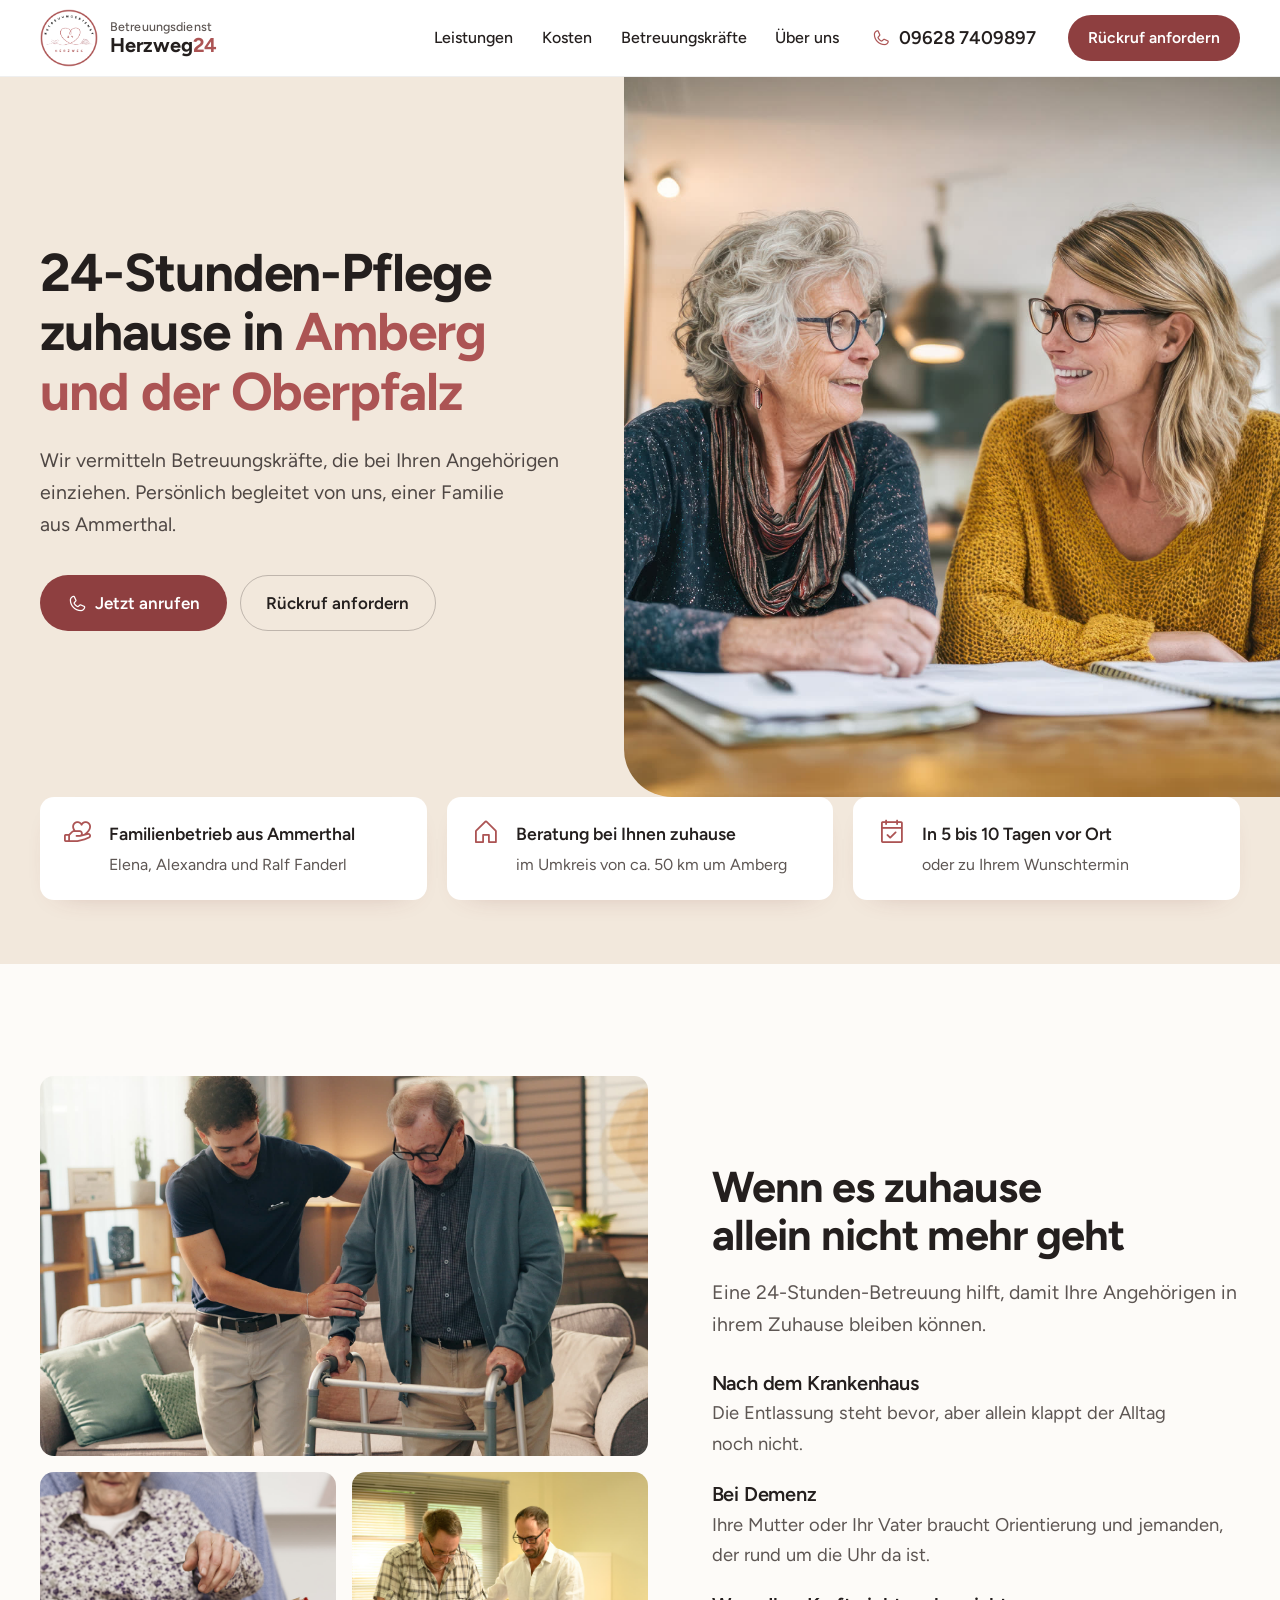
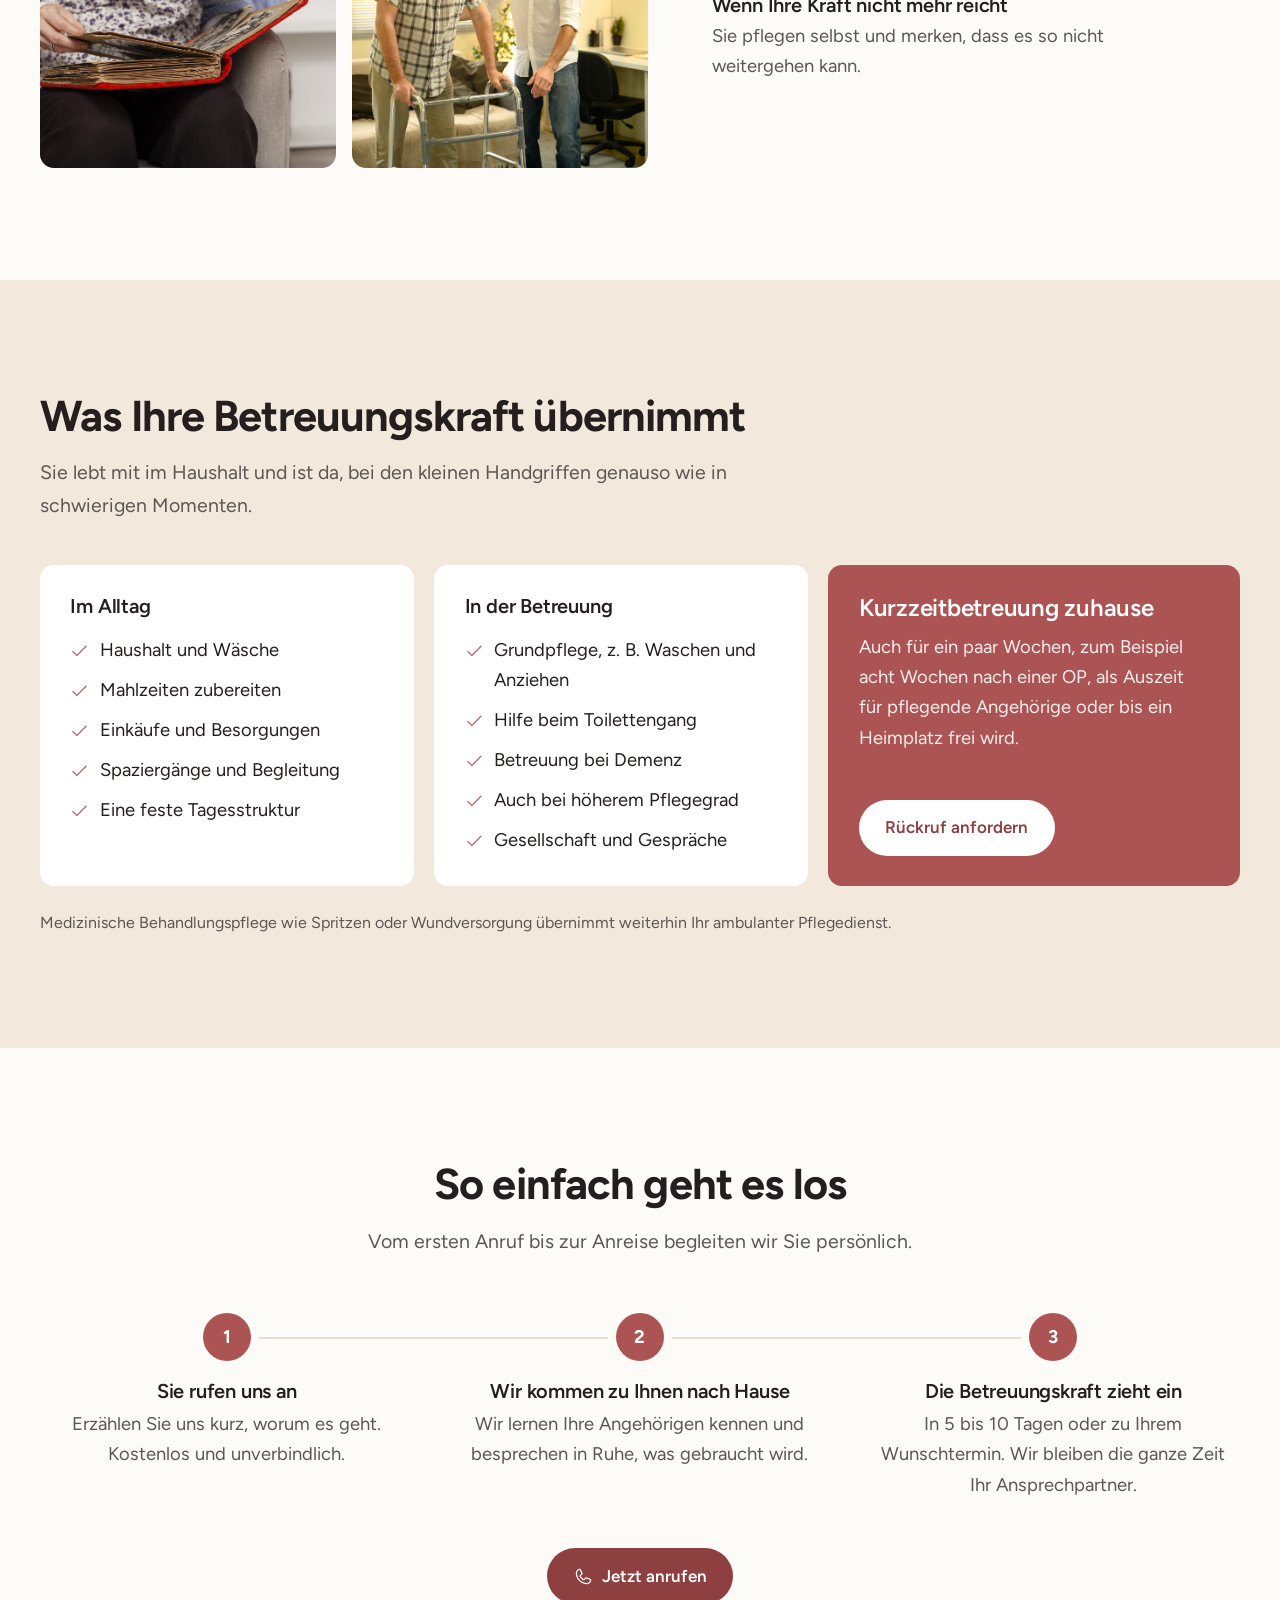
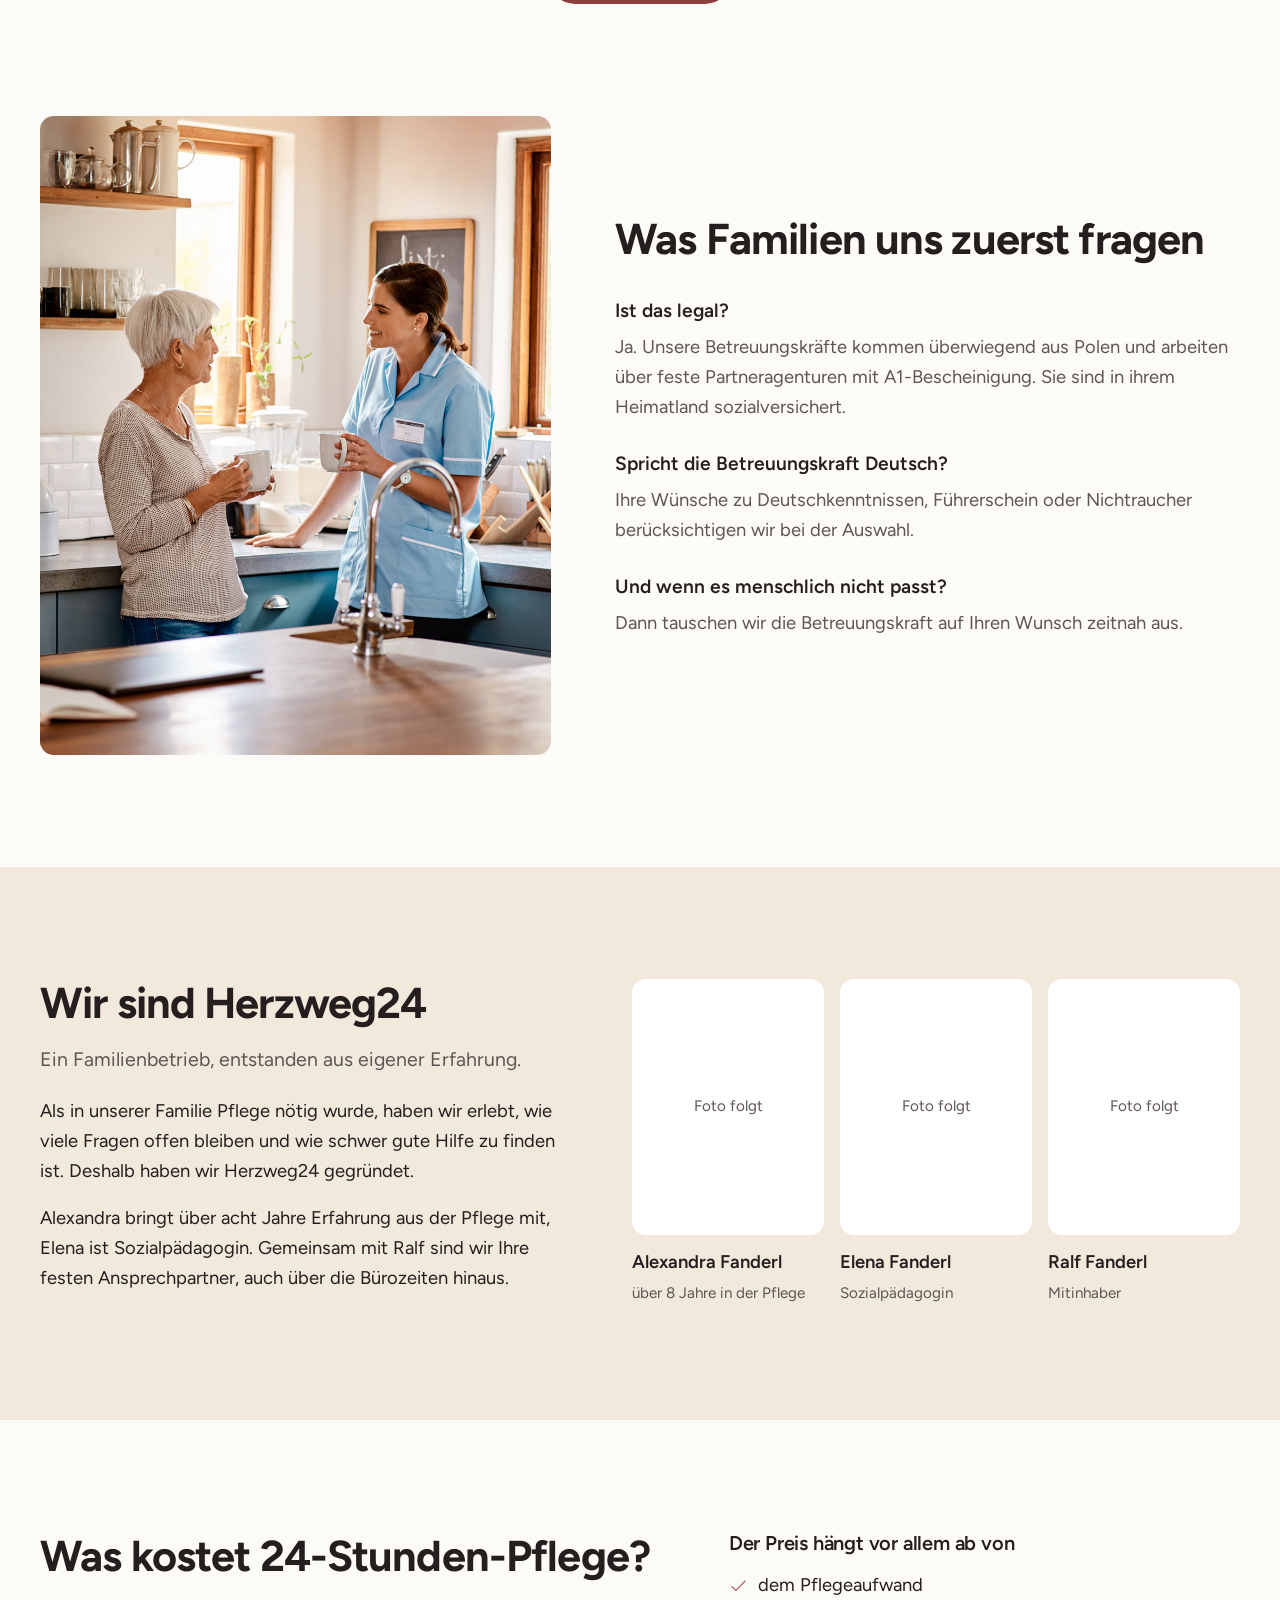
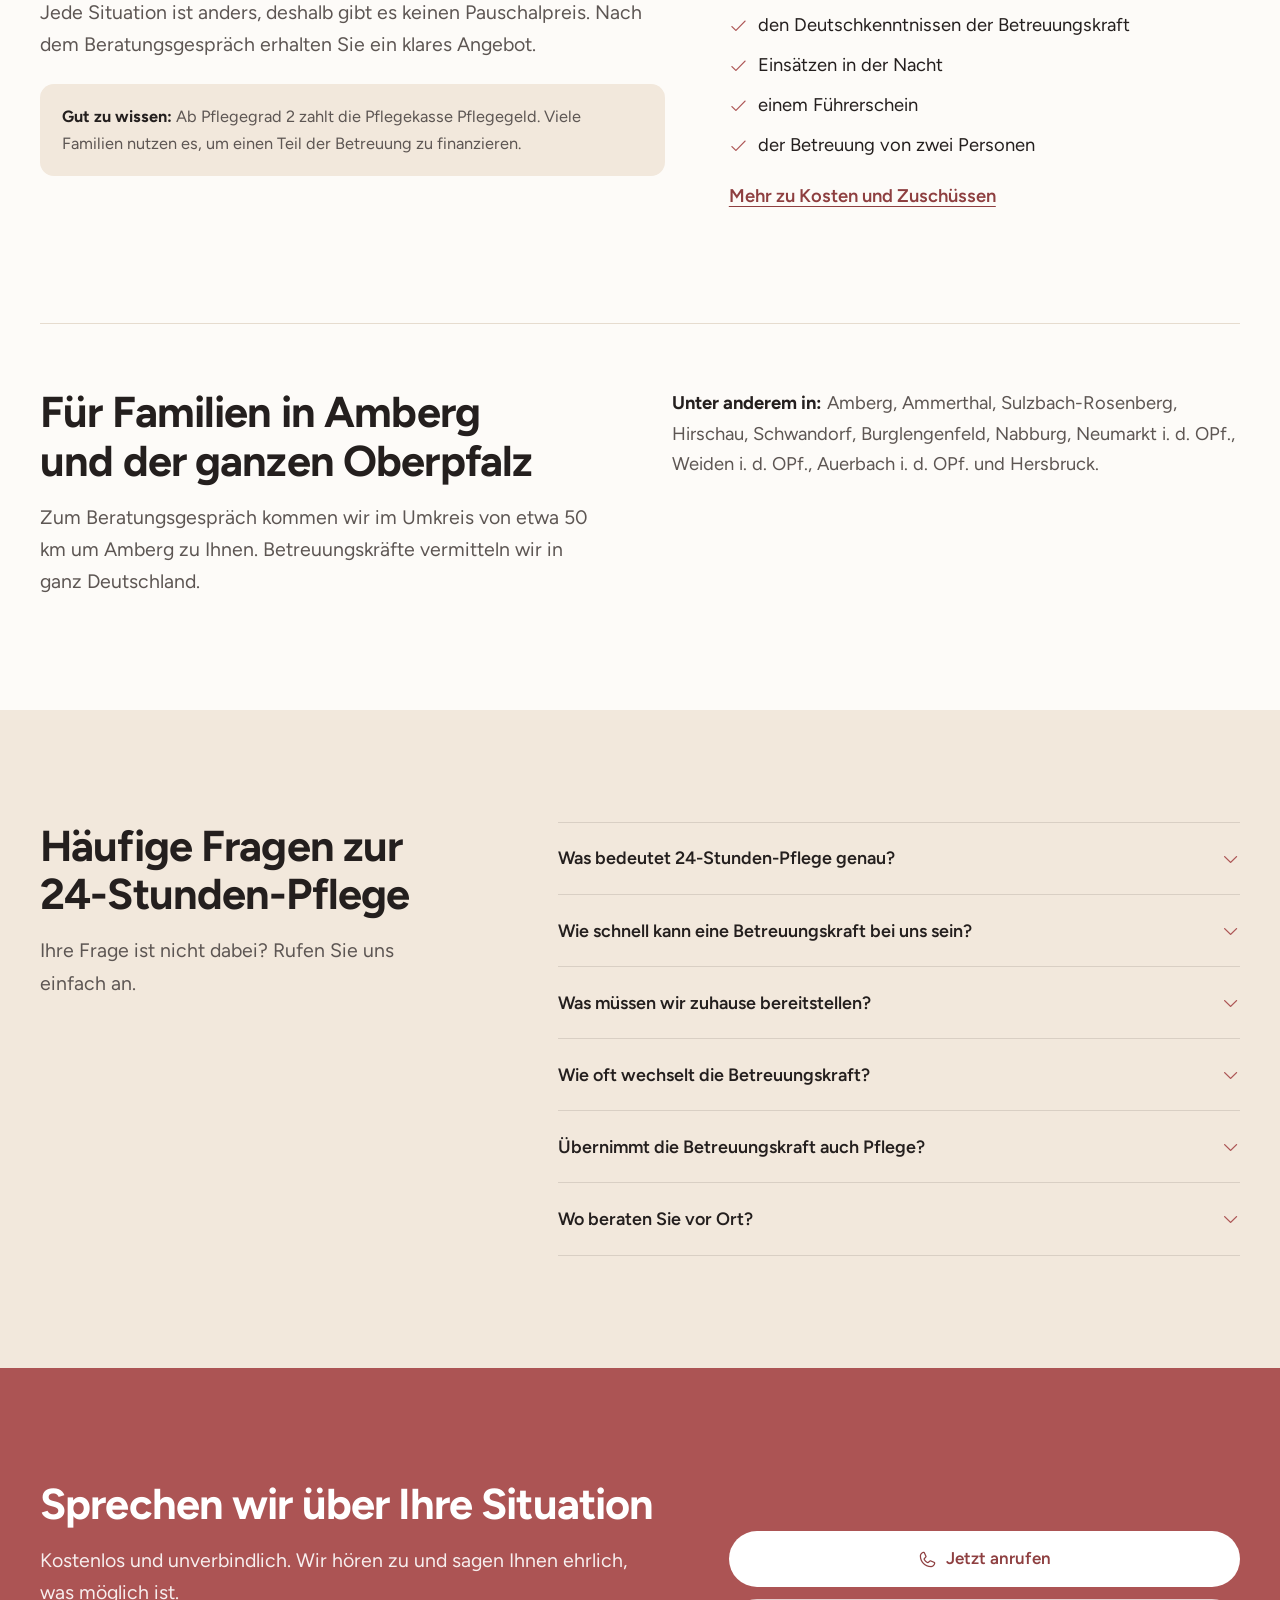
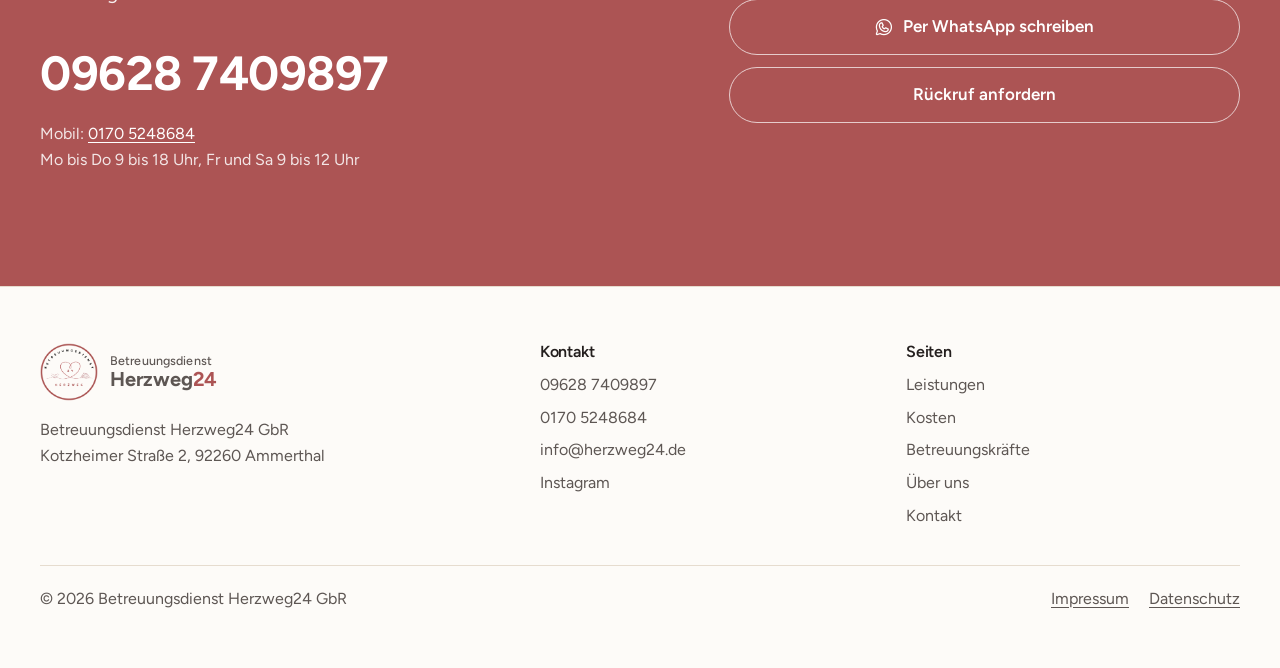
==== entwurf-a.html @ 675475c7 "Startseite: drei Entwürfe A, B, C Logo nur im Header, Fotos aus Magnific ohne Wasserzeichen lokal ei" ====
<!doctype html>
<html lang="de">
<head>
<meta charset="utf-8">
<meta name="viewport" content="width=device-width, initial-scale=1">
<title>24 Stunden Pflege Amberg &amp; Oberpfalz | Herzweg24</title>
<meta name="description" content="Liebevolle 24-Stunden-Betreuung für Ihre Angehörigen in den eigenen vier Wänden. Persönliche Beratung vor Ort im Raum Amberg. Jetzt kostenlos anfragen.">
<meta name="robots" content="noindex">
<link rel="icon" href="assets/img/logo-herzweg24.png">
<link rel="stylesheet" href="assets/icons/icons.css">
<link rel="stylesheet" href="assets/css/base.css">
<script>document.documentElement.classList.add('js')</script>
<style>
:root { --font: "Figtree", system-ui, sans-serif; --bg: #fdfbf8; }
.hero { background: var(--cream); overflow: hidden; }
.hero-grid { display: grid; grid-template-columns: minmax(0, 1fr) minmax(0, 1.05fr); min-height: min(720px, calc(100dvh - 4.75rem)); }
.hero-copy { align-self: center; padding: clamp(3rem, 6vw, 5rem) clamp(1.25rem, 5vw, 4.5rem) clamp(3rem, 6vw, 5rem) max(1.25rem, calc((100vw - 1200px) / 2)); }
.hero-copy h1 { max-width: 17ch; font-size: clamp(2.2rem, 1.4rem + 2.4vw, 3.4rem); }
.hero-copy .lead { margin-top: 1.4rem; max-width: 40ch; color: #4f4744; }
.hero-actions { display: flex; flex-wrap: wrap; gap: .8rem; margin-top: 2.2rem; }
.hero-media { position: relative; }
.hero-media img { position: absolute; inset: 0; width: 100%; height: 100%; object-fit: cover; object-position: 50% 40%; border-bottom-left-radius: 48px; }
.facts { background: var(--cream); padding-bottom: clamp(3rem, 5vw, 4.5rem); }
.facts ul { list-style: none; margin: 0; padding: 0; display: grid; grid-template-columns: repeat(3, 1fr); gap: 1.25rem; }
.facts li { background: #fff; border-radius: var(--radius); padding: 1.4rem 1.5rem; display: grid; grid-template-columns: auto 1fr; gap: .2rem 1rem; box-shadow: 0 10px 30px -22px rgb(122 53 54 / .45); }
.facts .ph { grid-row: span 2; font-size: 1.8rem; color: var(--red); }
.facts strong { font-weight: 600; font-size: 1.1rem; }
.facts span { color: var(--ink-soft); font-size: 1rem; }
.sit-grid { display: grid; grid-template-columns: 1.15fr 1fr; gap: clamp(2rem, 5vw, 5rem); align-items: center; }
.sit-photos { display: grid; grid-template-columns: 1fr 1fr; grid-template-rows: auto auto; gap: 1rem; }
.sit-photos .photo:first-child { grid-column: 1 / -1; aspect-ratio: 16 / 10; }
.sit-photos .photo { aspect-ratio: 1; }
.sit-list { margin-top: 2rem; display: grid; gap: 1.5rem; }
.sit-list h3 { margin-bottom: .25rem; }
.sit-list p { color: var(--ink-soft); }
.services { background: var(--cream); }
.services-head { max-width: 46rem; }
.services-head .lead { margin-top: 1rem; }
.services-grid { margin-top: 2.75rem; display: grid; grid-template-columns: 1fr 1fr 1.1fr; gap: 1.25rem; align-items: stretch; }
.svc { background: #fff; border-radius: var(--radius); padding: 1.9rem; }
.svc h3 { margin-bottom: 1.1rem; }
.svc-short { background: var(--red); color: #fff; border-radius: var(--radius); padding: 1.9rem; display: flex; flex-direction: column; }
.svc-short h3 { color: #fff; font-size: 1.5rem; margin-bottom: .6rem; }
.svc-short p { color: rgb(255 255 255 / .9); margin-bottom: 1.2rem; }
.svc-short .check-list .ph { color: #fff; }
.svc-short .btn { margin-top: auto; align-self: flex-start; }
.svc-note { margin-top: 1.5rem; color: var(--ink-soft); font-size: 1rem; }
.steps-head { text-align: center; max-width: 40rem; margin-inline: auto; }
.steps-head .lead { margin: 1rem auto 0; }
.steps { list-style: none; margin: 3.5rem 0 0; padding: 0; display: grid; grid-template-columns: repeat(3, 1fr); gap: 2.5rem; counter-reset: s; position: relative; }
.steps::before { content: ""; position: absolute; top: 1.5rem; left: 16%; right: 16%; height: 2px; background: var(--line); }
.steps li { counter-increment: s; text-align: center; position: relative; }
.steps li::before { content: counter(s); display: grid; place-items: center; width: 3rem; height: 3rem; margin: 0 auto 1.2rem; border-radius: 50%; background: var(--red); color: #fff; font-weight: 700; box-shadow: 0 0 0 8px var(--bg); }
.steps h3 { margin-bottom: .4rem; }
.steps p { color: var(--ink-soft); max-width: 30ch; margin-inline: auto; }
.steps-cta { text-align: center; margin-top: 3rem; }
.qa-grid { display: grid; grid-template-columns: .9fr 1.1fr; gap: clamp(2rem, 5vw, 5rem); align-items: center; }
.qa-grid .photo { aspect-ratio: 4 / 5; }
.qa { margin-top: 2rem; display: grid; gap: 1.6rem; }
.qa dt { font-weight: 600; font-size: 1.2rem; }
.qa dd { margin: .3rem 0 0; color: var(--ink-soft); }
.team { background: var(--cream); }
.team-grid { display: grid; grid-template-columns: 1fr 1.15fr; gap: clamp(2rem, 5vw, 5rem); align-items: start; }
.team-grid p + p { margin-top: 1rem; }
.team-grid .lead { margin: 1rem 0 1.25rem; }
.people { display: grid; grid-template-columns: repeat(3, 1fr); gap: 1rem; }
.people figure { margin: 0; }
.people .photo-slot { background: #fff; }
.people figcaption { margin-top: .75rem; }
.people strong { display: block; font-weight: 600; }
.people span { color: var(--ink-soft); font-size: .95rem; }
.costs-grid { display: grid; grid-template-columns: 1.1fr .9fr; gap: clamp(2rem, 5vw, 5rem); }
.costs-grid .lead { margin-top: 1rem; }
.hint { margin-top: 1.5rem; padding: 1.2rem 1.4rem; background: var(--cream); border-radius: var(--radius); color: var(--ink-soft); font-size: 1.02rem; }
.hint strong { color: var(--ink); }
.factors h3 { margin-bottom: 1rem; }
.factors a { display: inline-block; margin-top: 1.3rem; font-weight: 600; }
.area { padding-top: 0; }
.area-box { border-top: 1px solid var(--line); padding-top: clamp(3rem, 5vw, 4.5rem); display: grid; grid-template-columns: 1fr 1fr; gap: clamp(2rem, 5vw, 5rem); }
.area-box .lead { margin-top: 1rem; }
.area-box .places { color: var(--ink-soft); }
.area-box .places strong { color: var(--ink); }
.faq { background: var(--cream); }
.faq-grid { display: grid; grid-template-columns: .8fr 1.2fr; gap: clamp(2rem, 5vw, 5rem); }
.faq-grid .lead { margin-top: 1rem; }
.faq .faq-list details { border-color: rgb(36 31 30 / .12); }
.contact { background: var(--red); color: #fff; }
.contact-inner { display: grid; grid-template-columns: 1.1fr .9fr; gap: clamp(2rem, 5vw, 5rem); align-items: center; }
.contact h2 { color: #fff; }
.contact .lead { color: rgb(255 255 255 / .9); margin-top: 1rem; }
.contact-phone { display: inline-block; margin-top: 1.6rem; font-size: clamp(2rem, 1.4rem + 2vw, 3rem); font-weight: 700; color: #fff; text-decoration: none; letter-spacing: -.01em; }
.contact-meta { margin-top: .5rem; color: rgb(255 255 255 / .85); font-size: 1rem; }
.contact-meta a { color: #fff; }
.contact-actions { display: grid; gap: .75rem; }
.contact-actions .btn { width: 100%; }
.contact :focus-visible { outline-color: #fff; }
@media (max-width: 960px) {
  .hero-grid { grid-template-columns: 1fr; min-height: 0; }
  .hero-copy { padding: 2.5rem 1.25rem 2.5rem; }
  .hero-media { aspect-ratio: 4 / 3; order: -1; }
  .hero-media img { border-bottom-left-radius: 0; }
  .facts { padding-top: 0; }
  .facts ul, .services-grid, .sit-grid, .qa-grid, .team-grid, .costs-grid, .area-box, .faq-grid, .contact-inner { grid-template-columns: 1fr; }
  .steps { grid-template-columns: 1fr; text-align: left; }
  .steps::before { display: none; }
  .steps li { text-align: left; display: grid; grid-template-columns: 3rem 1fr; gap: 0 1rem; }
  .steps li::before { margin: 0; grid-row: span 2; }
  .steps p { margin: 0; }
  .qa-grid .photo { aspect-ratio: 4 / 3; }
}
</style>
</head>
<body class="v-a">
<a class="sr-only" href="#inhalt">Zum Inhalt springen</a>
<header class="site-header" id="top">
  <div class="wrap header-inner">
    <a class="brand" href="#top" aria-label="Betreuungsdienst Herzweg24, zur Startseite">
  <img src="assets/img/logo-herzweg24.png" width="58" height="58" alt="">
  <span class="brand-text"><small>Betreuungsdienst</small><strong>Herzweg<span>24</span></strong></span>
</a>
    <nav class="main-nav" id="nav" aria-label="Hauptnavigation">
      <a href="#leistungen">Leistungen</a><a href="#kosten">Kosten</a><a href="#betreuungskraefte">Betreuungskräfte</a><a href="#ueber-uns">Über uns</a>
    </nav>
    <a class="header-phone" href="tel:+4996287409897" data-conversion="anruf"><i class="ph ph-phone" aria-hidden="true"></i>09628 7409897</a>
    <a class="btn btn-primary header-cta" href="https://forms.cloud.microsoft/Pages/ResponsePage.aspx?id=EPrh1cgauUe2HvMaPHXPu1EsKyl7h5tHnTXdQtuc9rlUN0JQUEFRRExWUlhVMlFURk5WVlhBMkpTNy4u" target="_blank" rel="noopener" data-conversion="formular">Rückruf anfordern</a>
    <button class="menu-toggle" type="button" aria-expanded="false" aria-controls="nav" aria-label="Menü öffnen"><i class="ph ph-list" aria-hidden="true"></i></button>
  </div>
</header>
<main id="inhalt">

<section class="hero">
  <div class="hero-grid">
    <div class="hero-copy">
      <h1 class="rise">24-Stunden-Pflege zuhause in <span class="accent">Amberg und der Oberpfalz</span></h1>
      <p class="lead rise">Wir vermitteln Betreuungskräfte, die bei Ihren Angehörigen einziehen. Persönlich begleitet von uns, einer Familie aus Ammerthal.</p>
      <div class="hero-actions rise"><a class="btn btn-primary" href="tel:+4996287409897" data-conversion="anruf"><i class="ph ph-phone" aria-hidden="true"></i>Jetzt anrufen</a><a class="btn btn-ghost" href="https://forms.cloud.microsoft/Pages/ResponsePage.aspx?id=EPrh1cgauUe2HvMaPHXPu1EsKyl7h5tHnTXdQtuc9rlUN0JQUEFRRExWUlhVMlFURk5WVlhBMkpTNy4u" target="_blank" rel="noopener" data-conversion="formular">Rückruf anfordern</a></div>
    </div>
    <div class="hero-media rise"><img src="assets/img/beratung-tisch.jpg" width="1800" height="1200" alt="Tochter und Mutter besprechen Unterlagen am Küchentisch" fetchpriority="high" class=""></div>
  </div>
</section>
<section class="facts" aria-label="Das Wichtigste auf einen Blick"><div class="wrap"><ul data-group><li class="r"><i class="ph ph-hand-heart" aria-hidden="true"></i><strong>Familienbetrieb aus Ammerthal</strong><span>Elena, Alexandra und Ralf Fanderl</span></li><li class="r"><i class="ph ph-house" aria-hidden="true"></i><strong>Beratung bei Ihnen zuhause</strong><span>im Umkreis von ca. 50 km um Amberg</span></li><li class="r"><i class="ph ph-calendar-check" aria-hidden="true"></i><strong>In 5 bis 10 Tagen vor Ort</strong><span>oder zu Ihrem Wunschtermin</span></li></ul></div></section>

<section class="section">
  <div class="wrap sit-grid">
    <div class="sit-photos rise">
      <div class="photo"><img src="assets/img/rollator-betreuerin.jpg" width="1800" height="1350" alt="Betreuer stützt einen älteren Herrn mit Rollator im Wohnzimmer" loading="lazy" class=""></div>
      <div class="photo"><img src="assets/img/fotoalbum.jpg" width="1800" height="1350" alt="Ältere Dame blättert in einem Fotoalbum" loading="lazy" class=""></div>
      <div class="photo"><img src="assets/img/sohn-vater.jpg" width="1800" height="1350" alt="Sohn hilft seinem Vater mit dem Rollator" loading="lazy" class=""></div>
    </div>
    <div class="rise">
      <h2>Wenn es zuhause allein nicht mehr geht</h2>
      <p class="lead" style="margin-top:1rem">Eine 24-Stunden-Betreuung hilft, damit Ihre Angehörigen in ihrem Zuhause bleiben können.</p>
      <div class="sit-list"><div><h3>Nach dem Krankenhaus</h3><p>Die Entlassung steht bevor, aber allein klappt der Alltag noch nicht.</p></div><div><h3>Bei Demenz</h3><p>Ihre Mutter oder Ihr Vater braucht Orientierung und jemanden, der rund um die Uhr da ist.</p></div><div><h3>Wenn Ihre Kraft nicht mehr reicht</h3><p>Sie pflegen selbst und merken, dass es so nicht weitergehen kann.</p></div></div>
    </div>
  </div>
</section>

<section class="section services" id="leistungen">
  <div class="wrap">
    <div class="services-head rise"><h2>Was Ihre Betreuungskraft übernimmt</h2><p class="lead">Sie lebt mit im Haushalt und ist da, bei den kleinen Handgriffen genauso wie in schwierigen Momenten.</p></div>
    <div class="services-grid" data-group>
      <div class="svc r"><h3>Im Alltag</h3><ul class="check-list"><li><i class="ph ph-check" aria-hidden="true"></i>Haushalt und Wäsche</li><li><i class="ph ph-check" aria-hidden="true"></i>Mahlzeiten zubereiten</li><li><i class="ph ph-check" aria-hidden="true"></i>Einkäufe und Besorgungen</li><li><i class="ph ph-check" aria-hidden="true"></i>Spaziergänge und Begleitung</li><li><i class="ph ph-check" aria-hidden="true"></i>Eine feste Tagesstruktur</li></ul></div>
      <div class="svc r"><h3>In der Betreuung</h3><ul class="check-list"><li><i class="ph ph-check" aria-hidden="true"></i>Grundpflege, z. B. Waschen und Anziehen</li><li><i class="ph ph-check" aria-hidden="true"></i>Hilfe beim Toilettengang</li><li><i class="ph ph-check" aria-hidden="true"></i>Betreuung bei Demenz</li><li><i class="ph ph-check" aria-hidden="true"></i>Auch bei höherem Pflegegrad</li><li><i class="ph ph-check" aria-hidden="true"></i>Gesellschaft und Gespräche</li></ul></div>
      <div class="svc-short r" id="kurzzeitbetreuung"><h3>Kurzzeitbetreuung zuhause</h3><p>Auch für ein paar Wochen, zum Beispiel acht Wochen nach einer OP, als Auszeit für pflegende Angehörige oder bis ein Heimplatz frei wird.</p><a class="btn btn-light" href="https://forms.cloud.microsoft/Pages/ResponsePage.aspx?id=EPrh1cgauUe2HvMaPHXPu1EsKyl7h5tHnTXdQtuc9rlUN0JQUEFRRExWUlhVMlFURk5WVlhBMkpTNy4u" target="_blank" rel="noopener" data-conversion="formular">Rückruf anfordern</a></div>
    </div>
    <p class="svc-note">Medizinische Behandlungspflege wie Spritzen oder Wundversorgung übernimmt weiterhin Ihr ambulanter Pflegedienst.</p>
  </div>
</section>

<section class="section">
  <div class="wrap">
    <div class="steps-head rise"><h2>So einfach geht es los</h2><p class="lead">Vom ersten Anruf bis zur Anreise begleiten wir Sie persönlich.</p></div>
    <ol class="steps" data-group><li class="r"><h3>Sie rufen uns an</h3><p>Erzählen Sie uns kurz, worum es geht. Kostenlos und unverbindlich.</p></li><li class="r"><h3>Wir kommen zu Ihnen nach Hause</h3><p>Wir lernen Ihre Angehörigen kennen und besprechen in Ruhe, was gebraucht wird.</p></li><li class="r"><h3>Die Betreuungskraft zieht ein</h3><p>In 5 bis 10 Tagen oder zu Ihrem Wunschtermin. Wir bleiben die ganze Zeit Ihr Ansprechpartner.</p></li></ol>
    <div class="steps-cta"><a class="btn btn-primary" href="tel:+4996287409897" data-conversion="anruf"><i class="ph ph-phone" aria-hidden="true"></i>Jetzt anrufen</a></div>
  </div>
</section>

<section class="section" id="betreuungskraefte" style="padding-top:0">
  <div class="wrap qa-grid">
    <div class="photo rise"><img src="assets/img/kaffee-kueche.jpg" width="1800" height="1200" alt="Betreuerin und ältere Dame beim Kaffee in der Küche" loading="lazy" class=""></div>
    <div class="rise"><h2>Was Familien uns zuerst fragen</h2><dl class="qa"><div><dt>Ist das legal?</dt><dd>Ja. Unsere Betreuungskräfte kommen überwiegend aus Polen und arbeiten über feste Partneragenturen mit A1-Bescheinigung. Sie sind in ihrem Heimatland sozialversichert.</dd></div><div><dt>Spricht die Betreuungskraft Deutsch?</dt><dd>Ihre Wünsche zu Deutschkenntnissen, Führerschein oder Nichtraucher berücksichtigen wir bei der Auswahl.</dd></div><div><dt>Und wenn es menschlich nicht passt?</dt><dd>Dann tauschen wir die Betreuungskraft auf Ihren Wunsch zeitnah aus.</dd></div></dl></div>
  </div>
</section>

<section class="section team" id="ueber-uns">
  <div class="wrap team-grid">
    <div class="rise">
      <h2>Wir sind Herzweg24</h2>
      <p class="lead">Ein Familienbetrieb, entstanden aus eigener Erfahrung.</p>
      <p>Als in unserer Familie Pflege nötig wurde, haben wir erlebt, wie viele Fragen offen bleiben und wie schwer gute Hilfe zu finden ist. Deshalb haben wir Herzweg24 gegründet.</p>
      <p>Alexandra bringt über acht Jahre Erfahrung aus der Pflege mit, Elena ist Sozialpädagogin. Gemeinsam mit Ralf sind wir Ihre festen Ansprechpartner, auch über die Bürozeiten hinaus.</p>
    </div>
    <div data-group><div class="people"><figure class="r"><div class="photo-slot">Foto folgt</div><figcaption><strong>Alexandra Fanderl</strong><span>über 8 Jahre in der Pflege</span></figcaption></figure><figure class="r"><div class="photo-slot">Foto folgt</div><figcaption><strong>Elena Fanderl</strong><span>Sozialpädagogin</span></figcaption></figure><figure class="r"><div class="photo-slot">Foto folgt</div><figcaption><strong>Ralf Fanderl</strong><span>Mitinhaber</span></figcaption></figure></div></div>
  </div>
</section>

<section class="section" id="kosten">
  <div class="wrap costs-grid">
    <div class="rise">
      <h2>Was kostet <span class="nowrap">24-Stunden-Pflege</span>?</h2>
      <p class="lead">Jede Situation ist anders, deshalb gibt es keinen Pauschalpreis. Nach dem Beratungsgespräch erhalten Sie ein klares Angebot.</p>
      <p class="hint"><strong>Gut zu wissen:</strong> Ab Pflegegrad 2 zahlt die Pflegekasse Pflegegeld. Viele Familien nutzen es, um einen Teil der Betreuung zu finanzieren.</p>
    </div>
    <div class="factors rise"><h3>Der Preis hängt vor allem ab von</h3><ul class="check-list"><li><i class="ph ph-check" aria-hidden="true"></i>dem Pflegeaufwand</li><li><i class="ph ph-check" aria-hidden="true"></i>den Deutschkenntnissen der Betreuungskraft</li><li><i class="ph ph-check" aria-hidden="true"></i>Einsätzen in der Nacht</li><li><i class="ph ph-check" aria-hidden="true"></i>einem Führerschein</li><li><i class="ph ph-check" aria-hidden="true"></i>der Betreuung von zwei Personen</li></ul><a href="#kosten">Mehr zu Kosten und Zuschüssen</a></div>
  </div>
</section>

<section class="section area">
  <div class="wrap area-box rise">
    <div><h2>Für Familien in Amberg und der ganzen Oberpfalz</h2><p class="lead">Zum Beratungsgespräch kommen wir im Umkreis von etwa 50 km um Amberg zu Ihnen. Betreuungskräfte vermitteln wir in ganz Deutschland.</p></div>
    <p class="places"><strong>Unter anderem in:</strong> Amberg, Ammerthal, Sulzbach-Rosenberg, Hirschau, Schwandorf, Burglengenfeld, Nabburg, Neumarkt i. d. OPf., Weiden i. d. OPf., Auerbach i. d. OPf. und Hersbruck.</p>
  </div>
</section>

<section class="section faq" id="faq">
  <div class="wrap faq-grid">
    <div class="rise"><h2>Häufige Fragen zur <span class="nowrap">24-Stunden-Pflege</span></h2><p class="lead">Ihre Frage ist nicht dabei? Rufen Sie uns einfach an.</p></div>
    <div class="rise"><div class="faq-list"><details><summary>Was bedeutet 24-Stunden-Pflege genau?<i class="ph ph-caret-down" aria-hidden="true"></i></summary><p class="answer">Eine Betreuungskraft wohnt mit im Haushalt Ihres Angehörigen und unterstützt im Alltag und bei der Grundpflege. Sie hat geregelte Pausen und Freizeit, ist aber im Haus und damit da, wenn sie gebraucht wird.</p></details><details><summary>Wie schnell kann eine Betreuungskraft bei uns sein?<i class="ph ph-caret-down" aria-hidden="true"></i></summary><p class="answer">In der Regel innerhalb von 5 bis 10 Tagen nach dem Beratungsgespräch. Wenn Sie einen festen Starttermin brauchen, zum Beispiel die Entlassung aus dem Krankenhaus, planen wir darauf hin.</p></details><details><summary>Was müssen wir zuhause bereitstellen?<i class="ph ph-caret-down" aria-hidden="true"></i></summary><p class="answer">Ein eigenes Zimmer für die Betreuungskraft, einen Internetzugang sowie die Mitbenutzung von Bad und Küche.</p></details><details><summary>Wie oft wechselt die Betreuungskraft?<i class="ph ph-caret-down" aria-hidden="true"></i></summary><p class="answer">Üblich ist ein Wechsel alle 2 bis 3 Monate. Wir begleiten jeden Wechsel persönlich.</p></details><details><summary>Übernimmt die Betreuungskraft auch Pflege?<i class="ph ph-caret-down" aria-hidden="true"></i></summary><p class="answer">Ja, die Grundpflege wie Waschen, Anziehen und Hilfe beim Toilettengang. Medizinische Behandlungspflege wie Spritzen oder Wundversorgung übernimmt ein ambulanter Pflegedienst.</p></details><details><summary>Wo beraten Sie vor Ort?<i class="ph ph-caret-down" aria-hidden="true"></i></summary><p class="answer">Im Umkreis von etwa 50 km um Amberg, zum Beispiel in Sulzbach-Rosenberg, Schwandorf, Neumarkt und Weiden. Außerhalb davon vermitteln wir ebenfalls und beraten Sie telefonisch.</p></details></div></div>
  </div>
</section>

<section class="section contact" id="kontakt"><div class="wrap"><div class="contact-inner" data-group>
  <div class="r">
    <h2>Sprechen wir über Ihre Situation</h2>
    <p class="lead">Kostenlos und unverbindlich. Wir hören zu und sagen Ihnen ehrlich, was möglich ist.</p>
    <a class="contact-phone" href="tel:+4996287409897" data-conversion="anruf">09628 7409897</a>
    <p class="contact-meta">Mobil: <a href="tel:+491705248684" data-conversion="anruf">0170 5248684</a><br>Mo bis Do 9 bis 18 Uhr, Fr und Sa 9 bis 12 Uhr</p>
  </div>
  <div class="contact-actions r">
    <a class="btn btn-light" href="tel:+4996287409897" data-conversion="anruf"><i class="ph ph-phone" aria-hidden="true"></i>Jetzt anrufen</a>
    <a class="btn btn-outline-light" href="https://wa.me/491705248684" target="_blank" rel="noopener" data-conversion="whatsapp"><i class="ph ph-whatsapp-logo" aria-hidden="true"></i>Per WhatsApp schreiben</a>
    <a class="btn btn-outline-light" href="https://forms.cloud.microsoft/Pages/ResponsePage.aspx?id=EPrh1cgauUe2HvMaPHXPu1EsKyl7h5tHnTXdQtuc9rlUN0JQUEFRRExWUlhVMlFURk5WVlhBMkpTNy4u" target="_blank" rel="noopener" data-conversion="formular">Rückruf anfordern</a>
  </div>
</div></div></section>
</main>
<footer class="site-footer">
  <div class="wrap">
    <div class="footer-grid">
      <div><a class="brand" href="#top" aria-label="Betreuungsdienst Herzweg24, zur Startseite">
  <img src="assets/img/logo-herzweg24.png" width="58" height="58" alt="">
  <span class="brand-text"><small>Betreuungsdienst</small><strong>Herzweg<span>24</span></strong></span>
</a><p>Betreuungsdienst Herzweg24 GbR<br>Kotzheimer Straße 2, 92260 Ammerthal</p></div>
      <div><h3>Kontakt</h3><ul><li><a href="tel:+4996287409897" data-conversion="anruf">09628 7409897</a></li><li><a href="tel:+491705248684" data-conversion="anruf">0170 5248684</a></li><li><a href="mailto:info@herzweg24.de">info@herzweg24.de</a></li><li><a href="#">Instagram</a></li></ul></div>
      <div><h3>Seiten</h3><ul><li><a href="#leistungen">Leistungen</a></li><li><a href="#kosten">Kosten</a></li><li><a href="#betreuungskraefte">Betreuungskräfte</a></li><li><a href="#ueber-uns">Über uns</a></li><li><a href="#kontakt">Kontakt</a></li></ul></div>
    </div>
    <div class="footer-bottom"><span>© 2026 Betreuungsdienst Herzweg24 GbR</span><span><a href="#">Impressum</a><a href="#">Datenschutz</a></span></div>
  </div>
</footer>
<nav class="mobile-bar" aria-label="Schnellkontakt">
  <a class="call" href="tel:+4996287409897" data-conversion="anruf"><i class="ph ph-phone" aria-hidden="true"></i>Anrufen</a>
  <a href="https://wa.me/491705248684" target="_blank" rel="noopener" data-conversion="whatsapp"><i class="ph ph-whatsapp-logo" aria-hidden="true"></i>WhatsApp</a>
  <a href="https://forms.cloud.microsoft/Pages/ResponsePage.aspx?id=EPrh1cgauUe2HvMaPHXPu1EsKyl7h5tHnTXdQtuc9rlUN0JQUEFRRExWUlhVMlFURk5WVlhBMkpTNy4u" target="_blank" rel="noopener" data-conversion="formular"><i class="ph ph-chat-circle-text" aria-hidden="true"></i>Rückruf</a>
</nav>
<script>
(function () {
  var header = document.querySelector('.site-header'), toggle = document.querySelector('.menu-toggle'), nav = document.getElementById('nav');
  function setOpen(o) { header.classList.toggle('open', o); toggle.setAttribute('aria-expanded', o); toggle.setAttribute('aria-label', o ? 'Menü schließen' : 'Menü öffnen'); toggle.firstElementChild.className = 'ph ' + (o ? 'ph-x' : 'ph-list'); }
  toggle.addEventListener('click', function () { setOpen(!header.classList.contains('open')); });
  nav.addEventListener('click', function (e) { if (e.target.tagName === 'A') setOpen(false); });
  // Hero: gestaffelt beim Laden. Restliche Inhalte: einmal beim Hineinscrollen, Staffelung innerhalb einer Gruppe.
  var hero = document.querySelectorAll('.hero .rise');
  hero.forEach(function (el, i) { el.style.setProperty('--i', i); });
  requestAnimationFrame(function () { requestAnimationFrame(function () { hero.forEach(function (el) { el.classList.add('in'); }); }); });
  document.querySelectorAll('[data-group]').forEach(function (g) { g.querySelectorAll('.r').forEach(function (el, i) { el.classList.add('rise'); el.style.setProperty('--i', i); }); });
  var items = document.querySelectorAll('main .rise:not(.hero .rise)');
  if (!('IntersectionObserver' in window)) { items.forEach(function (el) { el.classList.add('in'); }); return; }
  var io = new IntersectionObserver(function (es) { es.forEach(function (e) { if (e.isIntersecting) { e.target.classList.add('in'); io.unobserve(e.target); } }); }, { rootMargin: '0px 0px -10% 0px', threshold: 0.12 });
  items.forEach(function (el) { io.observe(el); });
})();
</script>
</body>
</html>
---- assets/icons/icons.css ----
@font-face{font-family:"Phosphor";src:url("Phosphor.woff2") format("woff2");font-display:block}
.ph{font-family:"Phosphor"!important;font-style:normal;font-weight:normal;line-height:1;speak:never;-webkit-font-smoothing:antialiased;display:inline-block}
.ph-phone:before{content:"\e3b8"}
.ph-whatsapp-logo:before{content:"\e5d0"}
.ph-house:before{content:"\e2c2"}
.ph-heart:before{content:"\e2a8"}
.ph-handshake:before{content:"\e582"}
.ph-clock:before{content:"\e19a"}
.ph-shield-check:before{content:"\e40c"}
.ph-translate:before{content:"\e4a2"}
.ph-arrows-clockwise:before{content:"\e094"}
.ph-map-pin:before{content:"\e316"}
.ph-calendar-check:before{content:"\e712"}
.ph-chat-circle-text:before{content:"\e16e"}
.ph-bed:before{content:"\e0cc"}
.ph-first-aid:before{content:"\e56e"}
.ph-caret-down:before{content:"\e136"}
.ph-arrow-right:before{content:"\e06c"}
.ph-envelope-simple:before{content:"\e218"}
.ph-instagram-logo:before{content:"\e2d0"}
.ph-car-profile:before{content:"\e8cc"}
.ph-check:before{content:"\e182"}
.ph-list:before{content:"\e2f0"}
.ph-x:before{content:"\e4f6"}
.ph-users-three:before{content:"\e68e"}
.ph-hand-heart:before{content:"\e810"}
.ph-brain:before{content:"\e74e"}
.ph-cooking-pot:before{content:"\e764"}
.ph-person-simple-walk:before{content:"\e73a"}
---- assets/css/base.css ----
/* Herzweg24 Startseite, gemeinsame Basis der drei Entwürfe */

@font-face { font-family: "Figtree"; src: url("../fonts/figtree-latin-400-normal.woff2") format("woff2"); font-weight: 400; font-display: swap; }
@font-face { font-family: "Figtree"; src: url("../fonts/figtree-latin-500-normal.woff2") format("woff2"); font-weight: 500; font-display: swap; }
@font-face { font-family: "Figtree"; src: url("../fonts/figtree-latin-600-normal.woff2") format("woff2"); font-weight: 600; font-display: swap; }
@font-face { font-family: "Figtree"; src: url("../fonts/figtree-latin-700-normal.woff2") format("woff2"); font-weight: 700; font-display: swap; }
@font-face { font-family: "Lexend"; src: url("../fonts/lexend-latin-400-normal.woff2") format("woff2"); font-weight: 400; font-display: swap; }
@font-face { font-family: "Lexend"; src: url("../fonts/lexend-latin-500-normal.woff2") format("woff2"); font-weight: 500; font-display: swap; }
@font-face { font-family: "Lexend"; src: url("../fonts/lexend-latin-600-normal.woff2") format("woff2"); font-weight: 600; font-display: swap; }
@font-face { font-family: "Lexend"; src: url("../fonts/lexend-latin-700-normal.woff2") format("woff2"); font-weight: 700; font-display: swap; }
@font-face { font-family: "Albert Sans"; src: url("../fonts/albert-sans-latin-400-normal.woff2") format("woff2"); font-weight: 400; font-display: swap; }
@font-face { font-family: "Albert Sans"; src: url("../fonts/albert-sans-latin-500-normal.woff2") format("woff2"); font-weight: 500; font-display: swap; }
@font-face { font-family: "Albert Sans"; src: url("../fonts/albert-sans-latin-600-normal.woff2") format("woff2"); font-weight: 600; font-display: swap; }
@font-face { font-family: "Albert Sans"; src: url("../fonts/albert-sans-latin-700-normal.woff2") format("woff2"); font-weight: 700; font-display: swap; }

:root {
  --red: #ac5454;
  --red-dark: #8e3f40;
  --cream: #f2e8dc;
  --ink: #241f1e;
  --ink-soft: #5d5653;
  --line: #e6dccf;
  --bg: #fcfaf7;
  --radius: 14px;
  --font: "Figtree", system-ui, sans-serif;
  --display: var(--font);
  --wrap: min(1200px, 100% - 2.5rem);
  /* Emil Kowalski: starke Ease-out-Kurve für UI */
  --ease-out: cubic-bezier(0.23, 1, 0.32, 1);
  color-scheme: light;
}

*, *::before, *::after { box-sizing: border-box; }
html { scroll-behavior: smooth; scroll-padding-top: 6rem; -webkit-text-size-adjust: 100%; }
@media (prefers-reduced-motion: reduce) { html { scroll-behavior: auto; } }
body { margin: 0; font-family: var(--font); font-size: 1.15rem; line-height: 1.65; color: var(--ink); background: var(--bg); -webkit-font-smoothing: antialiased; }
::selection { background: var(--red); color: #fff; }
:focus-visible { outline: 3px solid var(--red); outline-offset: 3px; border-radius: 4px; }
img { display: block; max-width: 100%; height: auto; }
a { color: var(--red-dark); text-underline-offset: .2em; }
h1, h2, h3 { font-family: var(--display); margin: 0; line-height: 1.12; letter-spacing: -.02em; text-wrap: balance; font-weight: 700; }
h1 { font-size: clamp(2.3rem, 1.5rem + 3vw, 3.9rem); }
h2 { font-size: clamp(1.8rem, 1.3rem + 1.8vw, 2.7rem); }
h3 { font-size: 1.25rem; font-weight: 600; letter-spacing: -.01em; }
p { margin: 0; text-wrap: pretty; }
.wrap { width: var(--wrap); margin-inline: auto; }
.section { padding-block: clamp(4.5rem, 3rem + 5vw, 8rem); }
.lead { font-size: 1.22rem; color: var(--ink-soft); max-width: 58ch; }
.nowrap { white-space: nowrap; }
.sr-only { position: absolute; width: 1px; height: 1px; overflow: hidden; clip: rect(0 0 0 0); white-space: nowrap; }
.accent { color: var(--red); }

/* Buttons: Druck-Feedback nach Emil Kowalski (scale 0.97, 140ms) */
.btn {
  display: inline-flex; align-items: center; justify-content: center; gap: .55rem;
  min-height: 3.5rem; padding: .85rem 1.6rem; border-radius: 999px; white-space: nowrap;
  font: 600 1.06rem/1.1 var(--font); text-decoration: none; border: 1.5px solid transparent; cursor: pointer;
  transition: transform 140ms var(--ease-out), background-color 200ms ease, border-color 200ms ease, color 200ms ease;
}
.btn .ph { font-size: 1.25rem; }
.btn:active { transform: scale(0.97); }
.btn-primary { background: var(--red-dark); color: #fff; }
.btn-ghost { background: transparent; color: var(--ink); border-color: rgb(36 31 30 / .25); }
.btn-light { background: #fff; color: var(--red-dark); }
.btn-outline-light { background: transparent; color: #fff; border-color: rgb(255 255 255 / .7); }
@media (hover: hover) and (pointer: fine) {
  .btn-primary:hover { background: #7a3536; }
  .btn-ghost:hover { border-color: var(--ink); }
  .btn-light:hover { background: var(--cream); }
  .btn-outline-light:hover { background: rgb(255 255 255 / .12); }
}

/* Header mit Logo */
.site-header { position: sticky; top: 0; z-index: 30; background: rgb(255 255 255 / .94); backdrop-filter: blur(10px); border-bottom: 1px solid rgb(36 31 30 / .07); }
.header-inner { display: flex; align-items: center; gap: 2rem; min-height: 4.75rem; }
.brand { display: flex; align-items: center; gap: .75rem; text-decoration: none; color: var(--ink); flex-shrink: 0; }
.brand img { width: 58px; height: 58px; mix-blend-mode: multiply; }
.brand-text { display: grid; line-height: 1.1; }
.brand-text small { font-size: .78rem; color: var(--ink-soft); font-weight: 500; letter-spacing: .01em; }
.brand-text strong { font-family: var(--display); font-size: 1.25rem; font-weight: 700; letter-spacing: -.01em; }
.brand-text strong span { color: var(--red); }
.main-nav { display: flex; gap: 1.8rem; margin-left: auto; }
.main-nav a { color: var(--ink); text-decoration: none; font-weight: 500; font-size: 1rem; transition: color 200ms ease; }
@media (hover: hover) and (pointer: fine) { .main-nav a:hover { color: var(--red-dark); } }
.header-phone { display: inline-flex; align-items: center; gap: .45rem; font-weight: 600; color: var(--ink); text-decoration: none; white-space: nowrap; }
.header-phone .ph { color: var(--red); font-size: 1.2rem; }
.header-cta { min-height: 2.9rem; padding: .6rem 1.2rem; font-size: .98rem; }
.menu-toggle { display: none; margin-left: auto; background: none; border: 0; padding: .5rem; color: var(--ink); cursor: pointer; font-size: 1.8rem; }
@media (max-width: 1120px) { .header-phone { display: none; } }
@media (max-width: 900px) {
  .main-nav, .header-cta { display: none; }
  .menu-toggle { display: inline-flex; }
  .site-header.open .main-nav { display: flex; flex-direction: column; gap: 0; position: absolute; inset: 100% 0 auto 0; background: #fff; padding: .25rem 1.25rem 1rem; border-bottom: 1px solid var(--line); }
  .site-header.open .main-nav a { padding: .9rem 0; border-bottom: 1px solid var(--line); font-size: 1.1rem; }
}

/* Gemeinsame Bausteine */
.check-list { list-style: none; margin: 0; padding: 0; display: grid; gap: .6rem; }
.check-list li { display: flex; gap: .7rem; align-items: baseline; }
.check-list .ph { color: var(--red); flex-shrink: 0; transform: translateY(2px); }
.photo { border-radius: var(--radius); overflow: hidden; background: var(--cream); }
.photo img { width: 100%; height: 100%; object-fit: cover; }
.photo-slot { border-radius: var(--radius); background: var(--cream); display: grid; place-items: center; color: var(--ink-soft); font-size: .95rem; aspect-ratio: 3 / 4; }

.faq-list details { border-top: 1px solid var(--line); }
.faq-list details:last-child { border-bottom: 1px solid var(--line); }
.faq-list summary { list-style: none; cursor: pointer; padding: 1.3rem 0; display: flex; justify-content: space-between; gap: 1rem; align-items: center; font-weight: 600; font-size: 1.12rem; }
.faq-list summary::-webkit-details-marker { display: none; }
.faq-list summary .ph { color: var(--red); font-size: 1.2rem; transition: transform 200ms var(--ease-out); flex-shrink: 0; }
.faq-list details[open] summary .ph { transform: rotate(180deg); }
.faq-list .answer { padding: 0 0 1.3rem; color: var(--ink-soft); max-width: 62ch; }

.site-footer { padding-block: 3.5rem; font-size: 1rem; color: var(--ink-soft); border-top: 1px solid var(--line); }
.footer-grid { display: grid; grid-template-columns: 1.4fr 1fr 1fr; gap: 2rem; }
.footer-grid h3 { font-size: 1rem; margin-bottom: .7rem; color: var(--ink); }
.footer-grid ul { list-style: none; margin: 0; padding: 0; display: grid; gap: .4rem; }
.footer-grid a { color: var(--ink-soft); text-decoration: none; }
.footer-grid a:hover { color: var(--red-dark); }
.footer-grid .brand { margin-bottom: 1rem; }
.footer-bottom { margin-top: 2.25rem; padding-top: 1.2rem; border-top: 1px solid var(--line); display: flex; flex-wrap: wrap; gap: .75rem 1.5rem; justify-content: space-between; }
.footer-bottom a { color: var(--ink-soft); }
.footer-bottom a + a { margin-left: 1.25rem; }
@media (max-width: 760px) { .footer-grid { grid-template-columns: 1fr; } .site-footer { padding-bottom: 7rem; } }

.mobile-bar { display: none; }
@media (max-width: 900px) {
  .mobile-bar { display: grid; grid-template-columns: 1.2fr 1fr 1fr; gap: .4rem; position: fixed; inset: auto 0 0 0; z-index: 40; background: rgb(255 255 255 / .97); border-top: 1px solid var(--line); padding: .5rem .6rem calc(.5rem + env(safe-area-inset-bottom)); }
  .mobile-bar a { display: flex; align-items: center; justify-content: center; gap: .4rem; min-height: 3.1rem; border-radius: 999px; text-decoration: none; font-weight: 600; font-size: .98rem; color: var(--ink); border: 1px solid var(--line); transition: transform 140ms var(--ease-out); }
  .mobile-bar a:active { transform: scale(0.97); }
  .mobile-bar a .ph { font-size: 1.25rem; color: var(--red); }
  .mobile-bar a.call { background: var(--red-dark); border-color: var(--red-dark); color: #fff; }
  .mobile-bar a.call .ph { color: #fff; }
}

/* Bewegung nach Emil Kowalski:
   Hero beim Laden gestaffelt (Erklärung der Reihenfolge), Inhalte beim Scrollen einmal sanft einblenden.
   Nur opacity, transform und filter; Ease-out; 60ms Staffelung. Ohne JS bleibt alles sichtbar. */
@media (prefers-reduced-motion: no-preference) {
  .js .rise { opacity: 0; transform: translateY(14px); filter: blur(4px); transition: opacity 700ms var(--ease-out), transform 700ms var(--ease-out), filter 700ms var(--ease-out); transition-delay: calc(var(--i, 0) * 60ms); }
  .js .rise.in { opacity: 1; transform: none; filter: none; }
  .js .hero-media.rise { transform: scale(0.98); transition-duration: 900ms; }
  .js .hero-media.rise.in { transform: none; }
}
@media (prefers-reduced-motion: reduce) {
  .js .rise { opacity: 0; transition: opacity 400ms ease; transition-delay: calc(var(--i, 0) * 40ms); }
  .js .rise.in { opacity: 1; }
}
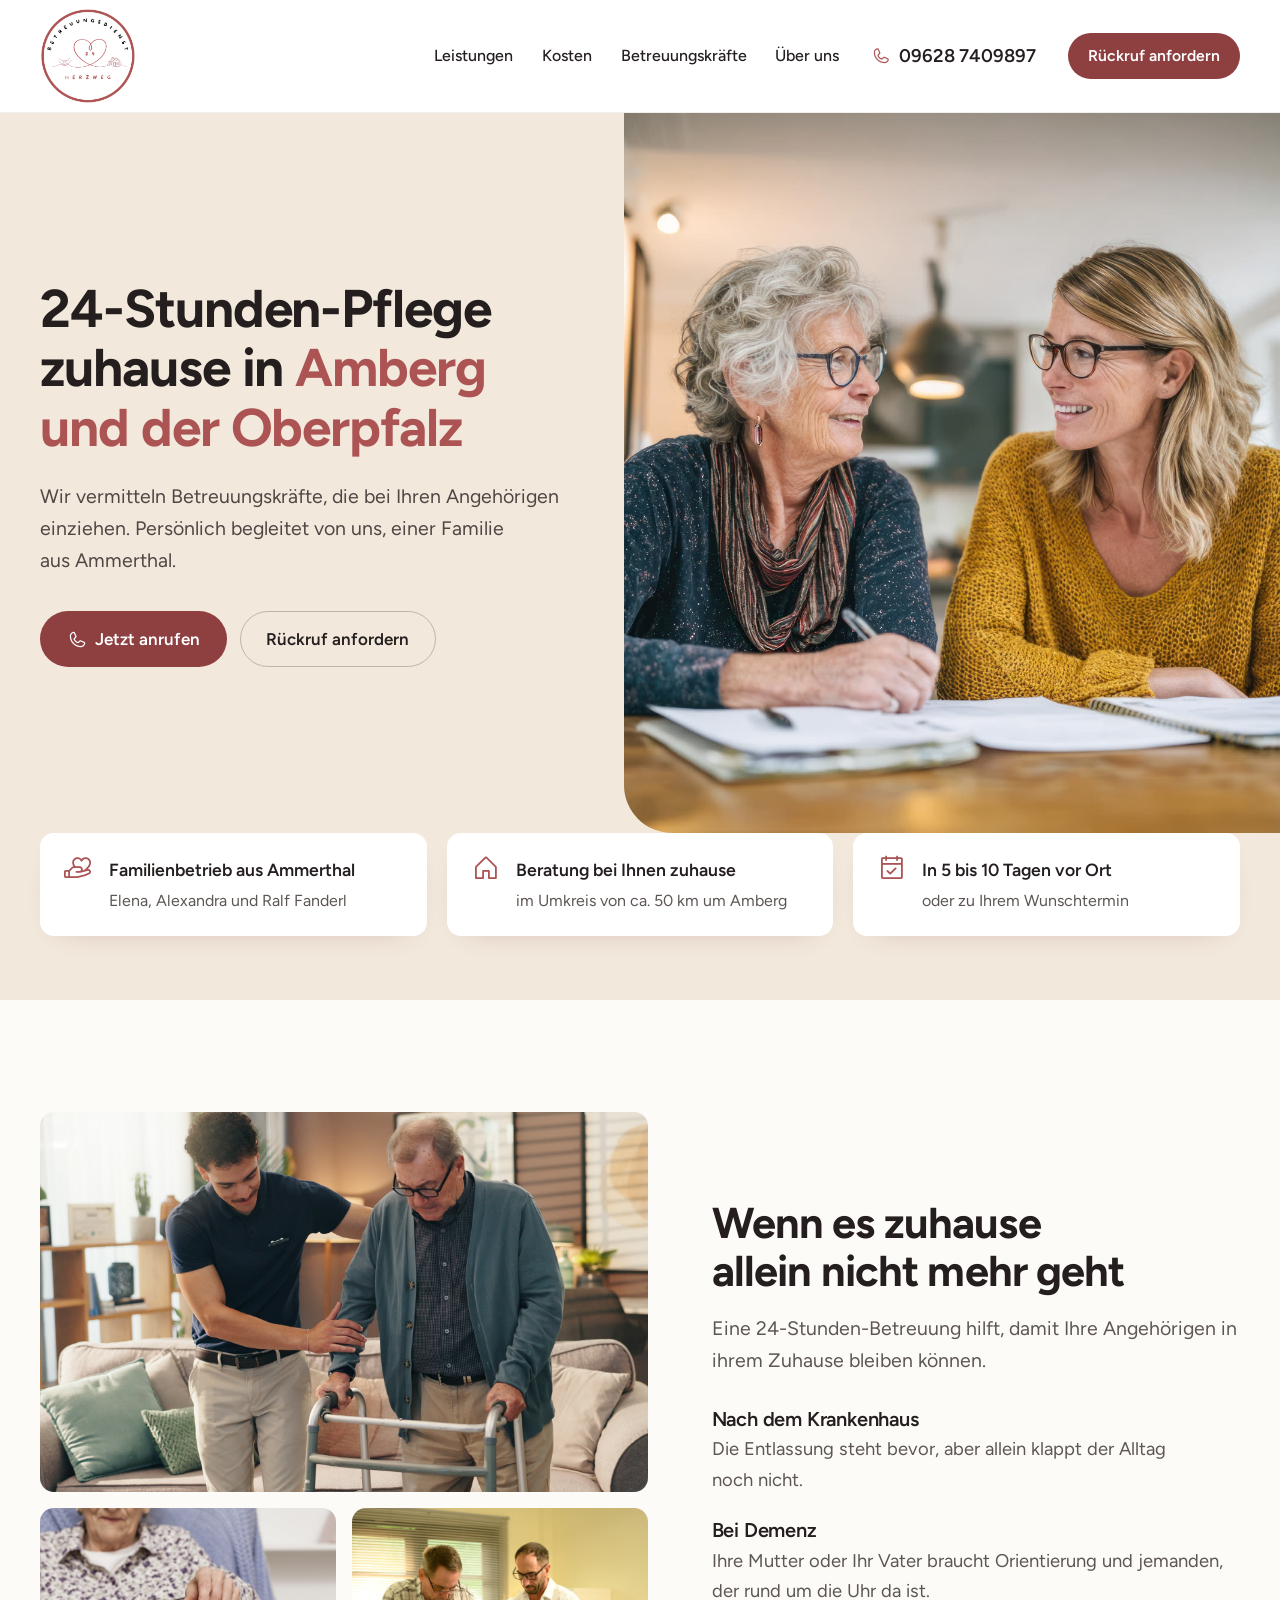
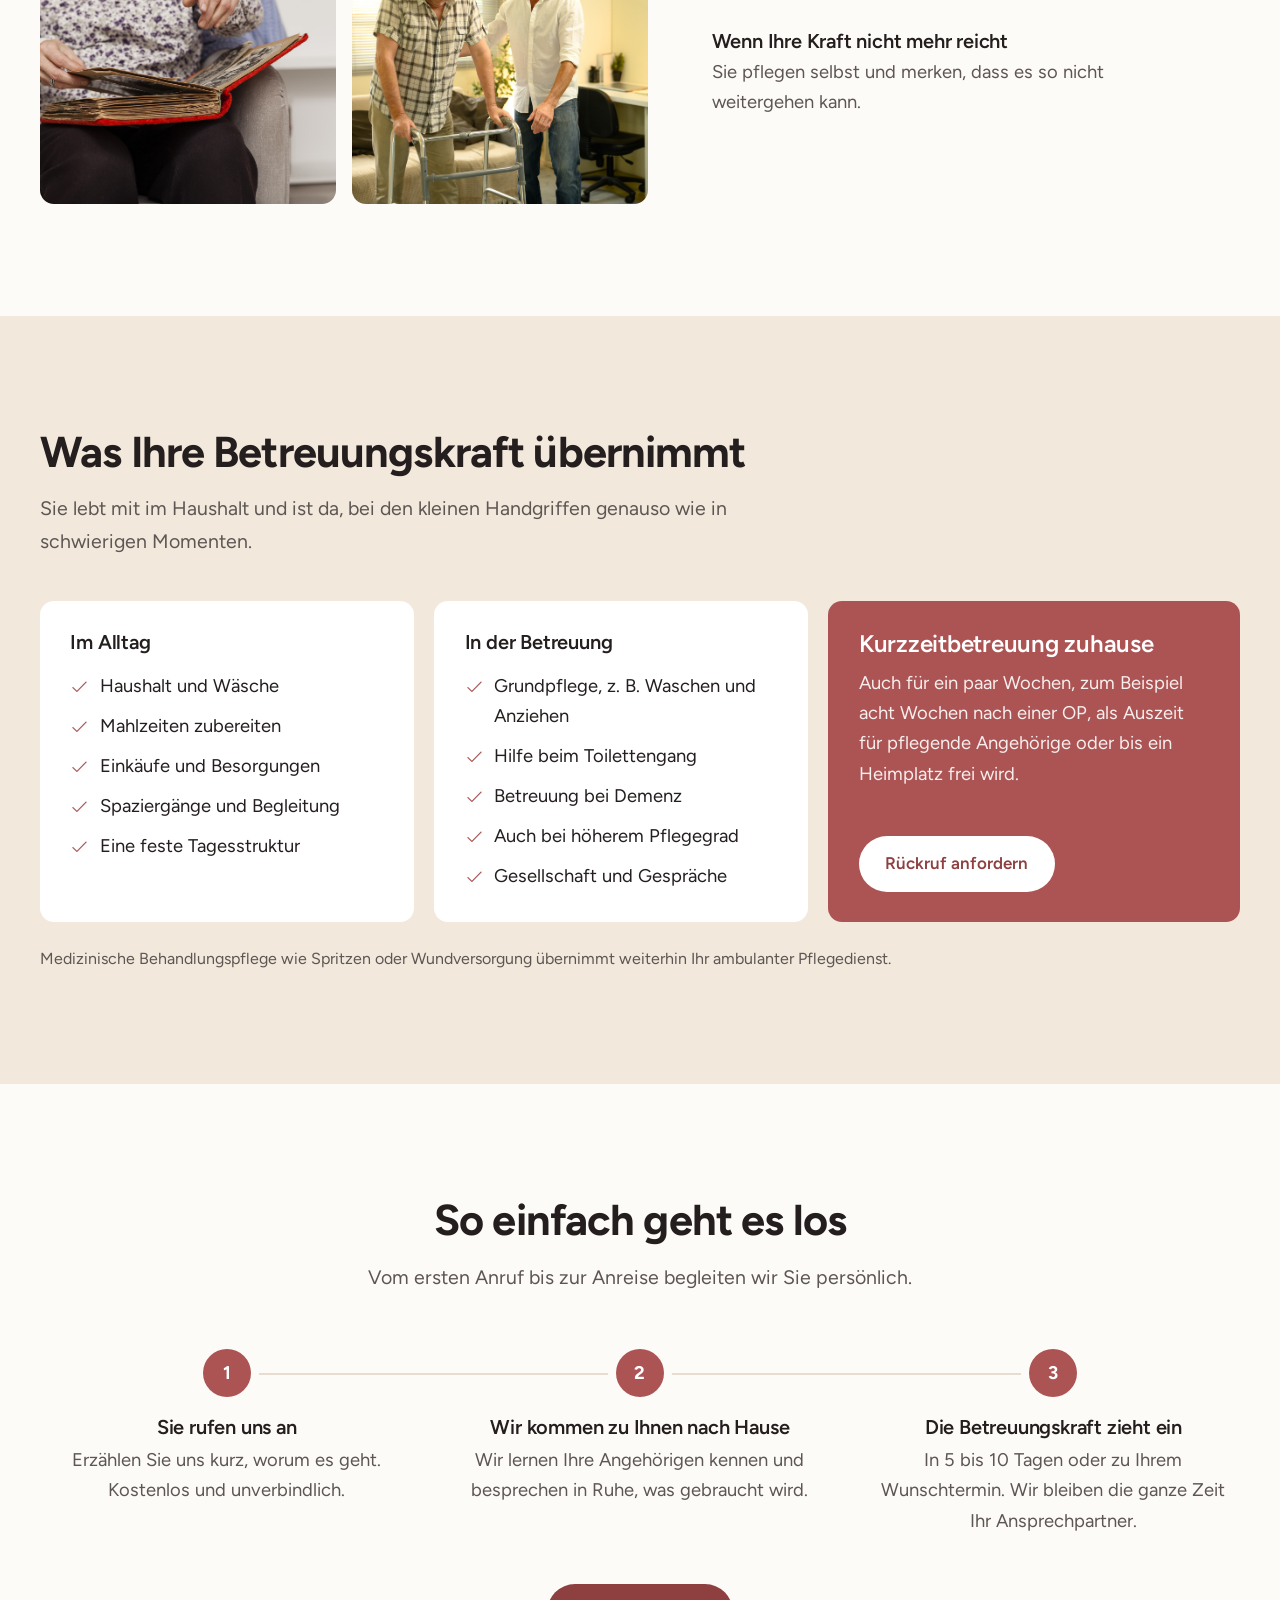
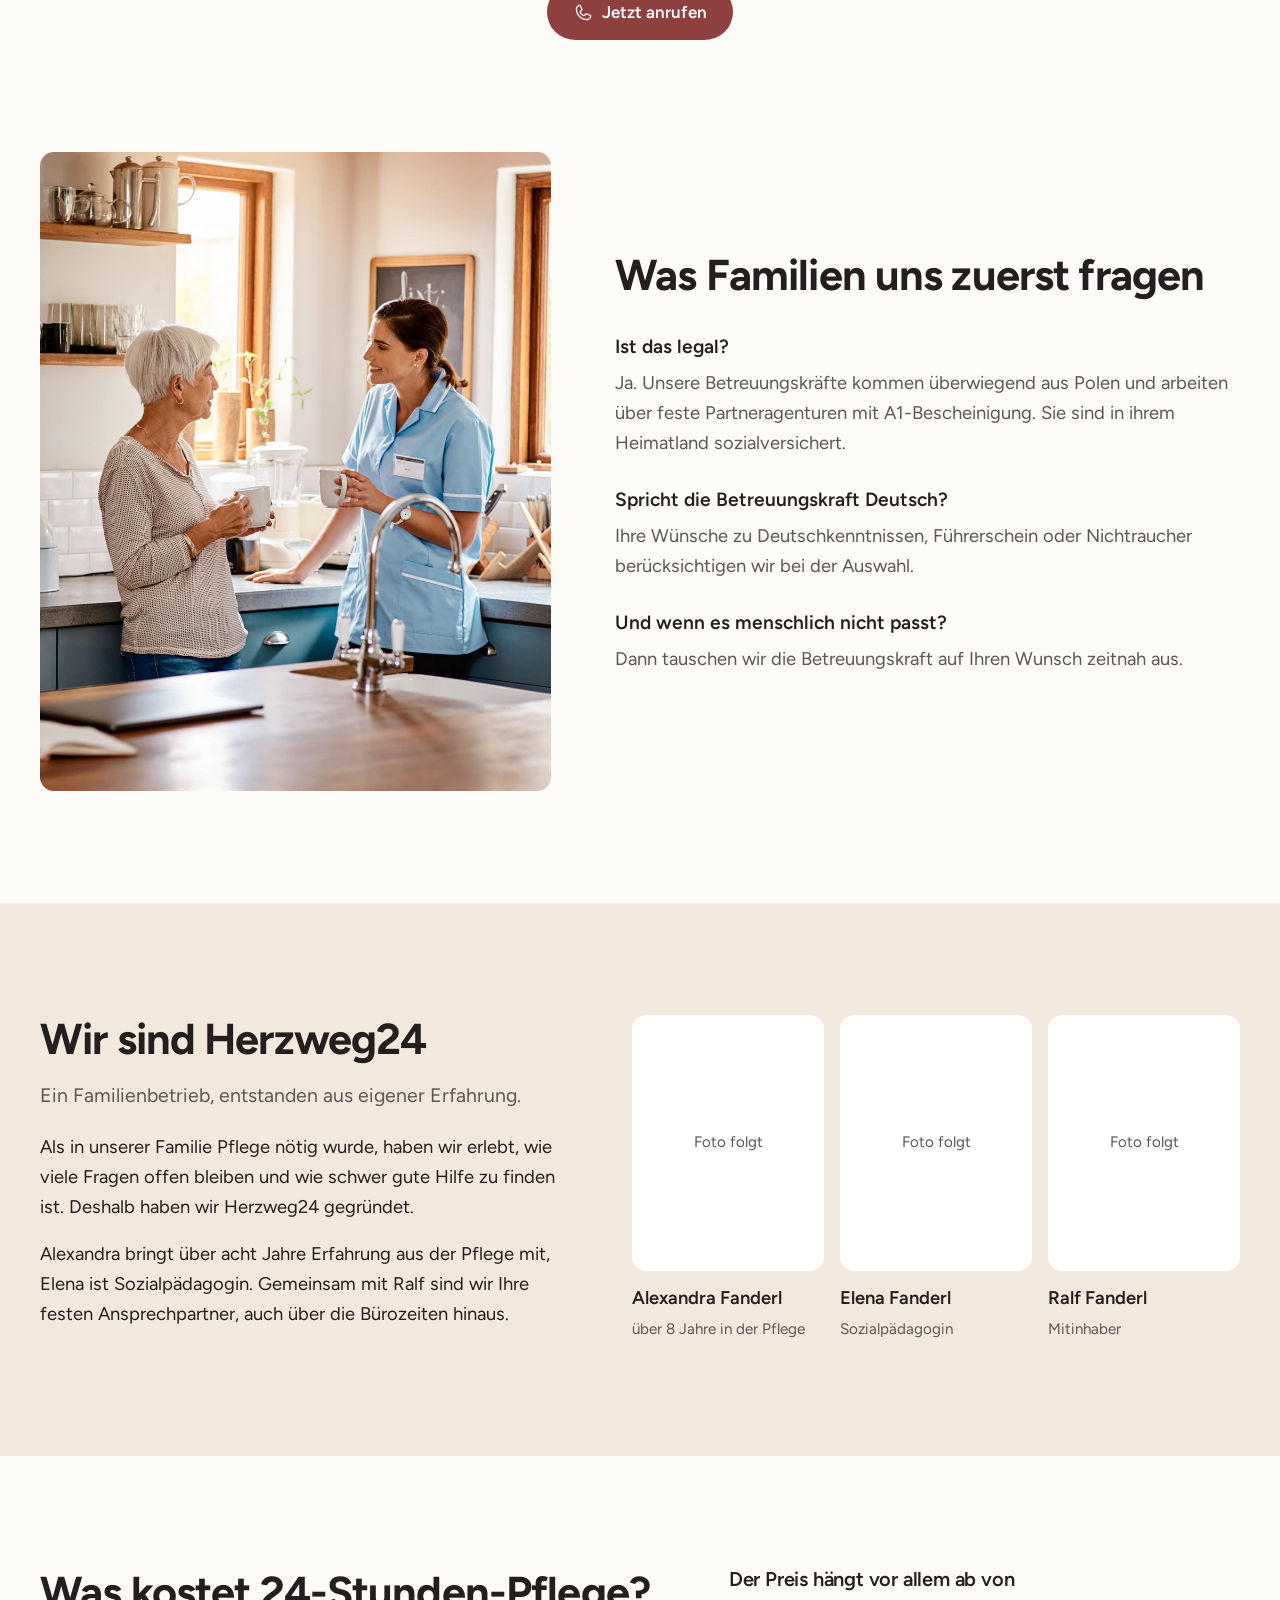
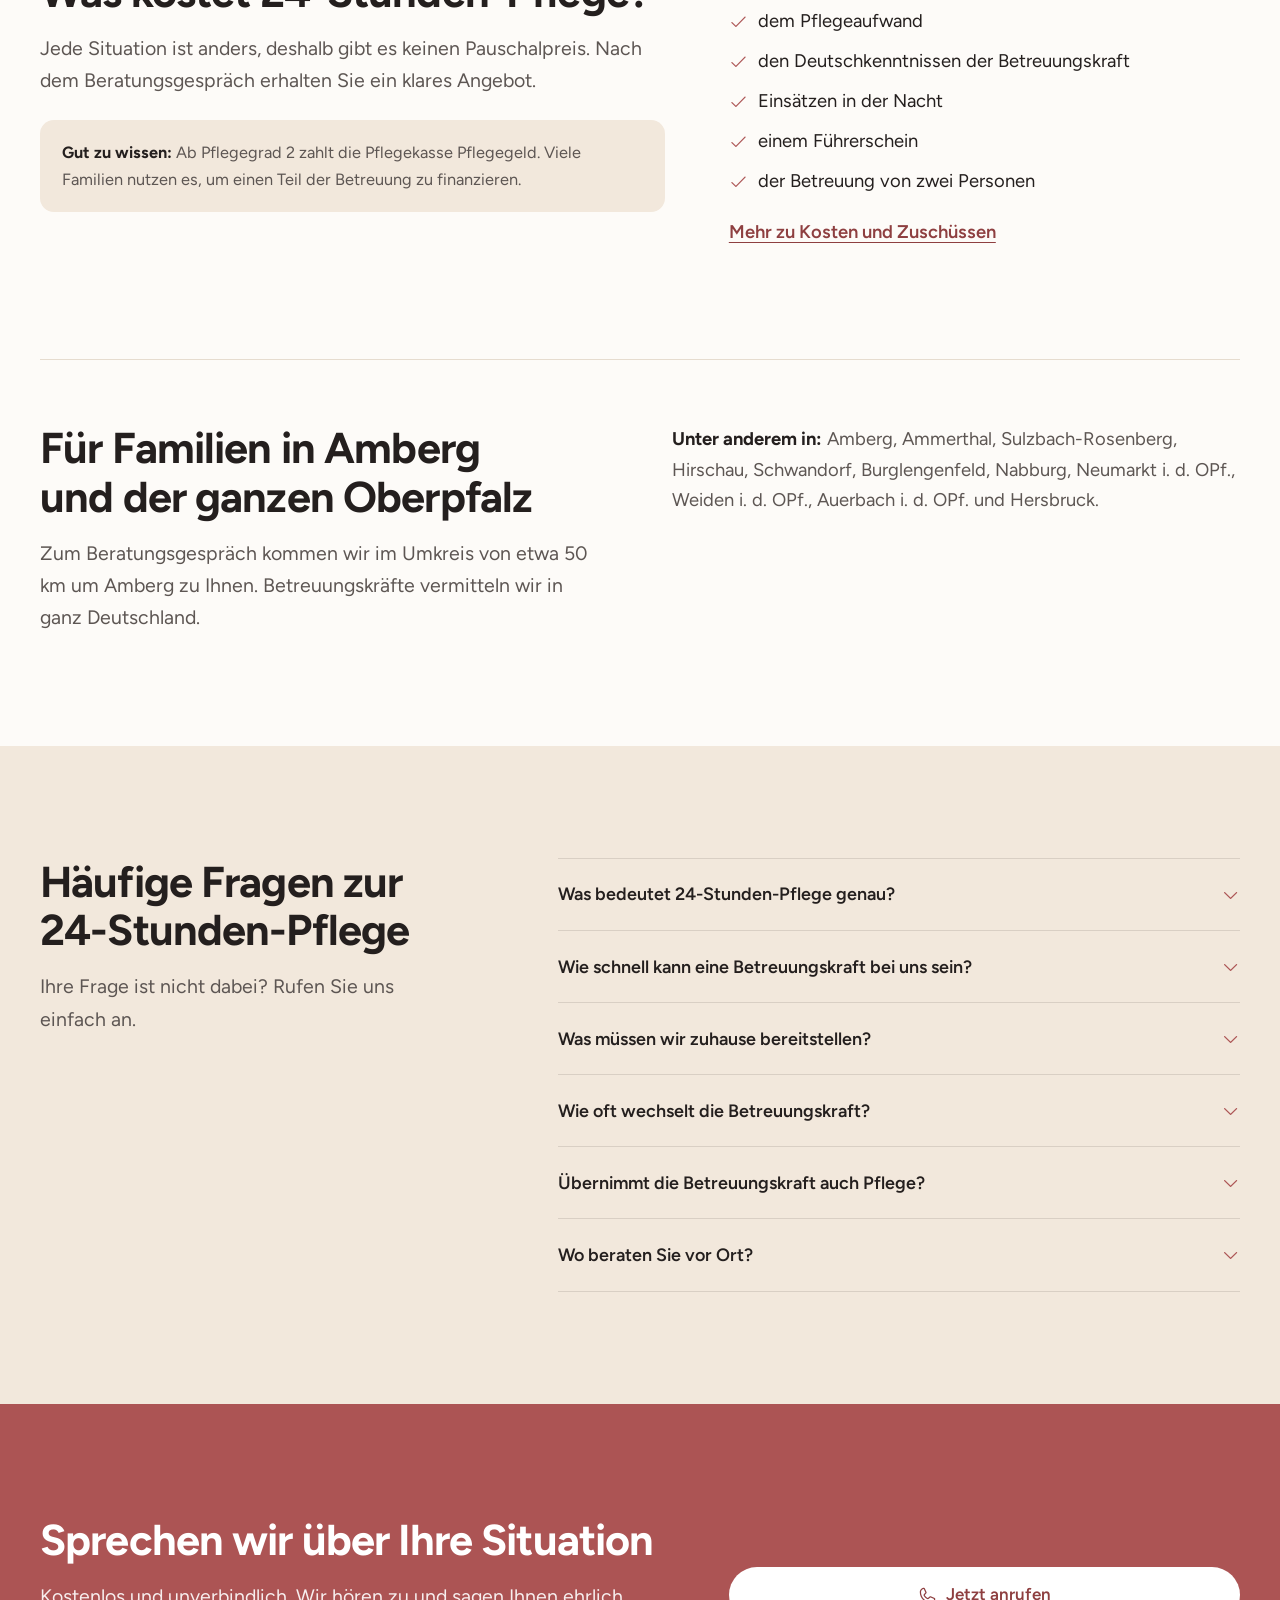
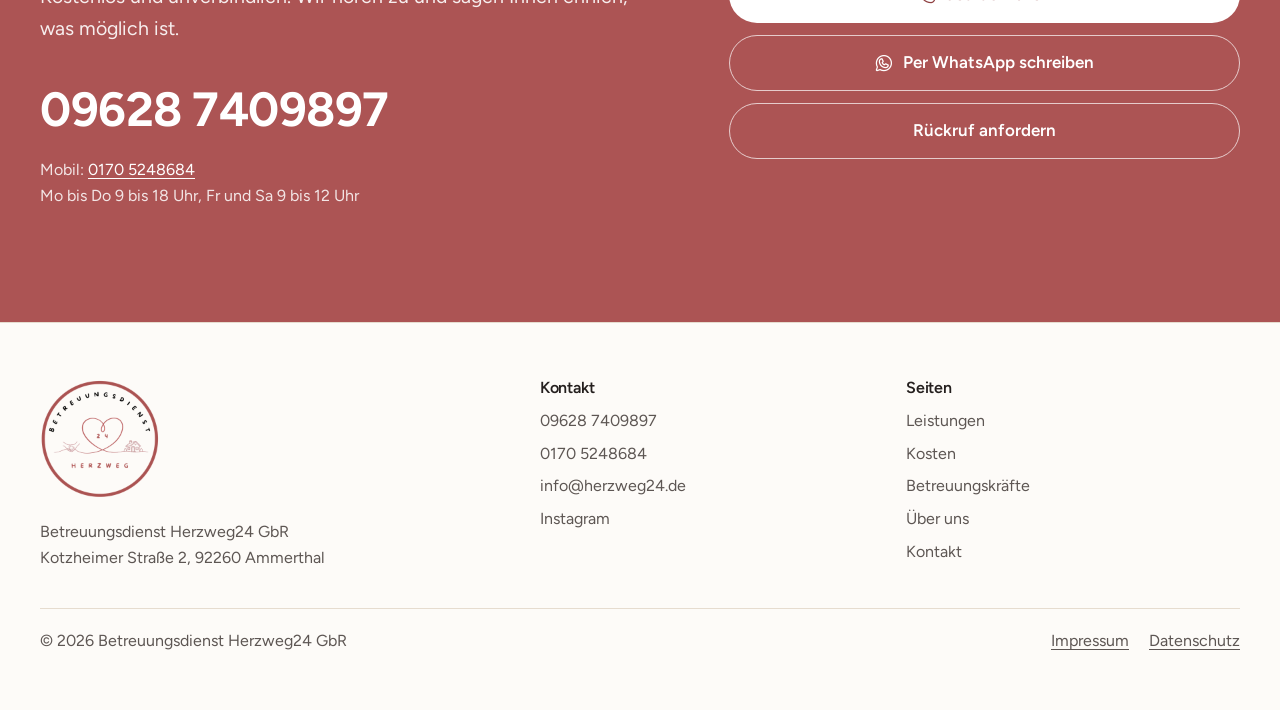
==== commit fe284027: "Header: nur Logo ohne Schriftzug, Logo deutlich größer Co-Authored-By: Claude Opus 5.5 <noreply@anth" ====
--- a/entwurf-a.html
+++ b/entwurf-a.html
@@ -13,7 +13,7 @@
 <style>
 :root { --font: "Figtree", system-ui, sans-serif; --bg: #fdfbf8; }
 .hero { background: var(--cream); overflow: hidden; }
-.hero-grid { display: grid; grid-template-columns: minmax(0, 1fr) minmax(0, 1.05fr); min-height: min(720px, calc(100dvh - 4.75rem)); }
+.hero-grid { display: grid; grid-template-columns: minmax(0, 1fr) minmax(0, 1.05fr); min-height: min(720px, calc(100dvh - 7rem)); }
 .hero-copy { align-self: center; padding: clamp(3rem, 6vw, 5rem) clamp(1.25rem, 5vw, 4.5rem) clamp(3rem, 6vw, 5rem) max(1.25rem, calc((100vw - 1200px) / 2)); }
 .hero-copy h1 { max-width: 17ch; font-size: clamp(2.2rem, 1.4rem + 2.4vw, 3.4rem); }
 .hero-copy .lead { margin-top: 1.4rem; max-width: 40ch; color: #4f4744; }
@@ -115,8 +115,7 @@
 <header class="site-header" id="top">
   <div class="wrap header-inner">
     <a class="brand" href="#top" aria-label="Betreuungsdienst Herzweg24, zur Startseite">
-  <img src="assets/img/logo-herzweg24.png" width="58" height="58" alt="">
-  <span class="brand-text"><small>Betreuungsdienst</small><strong>Herzweg<span>24</span></strong></span>
+  <img src="assets/img/logo-herzweg24-360.png" width="180" height="180" alt="Betreuungsdienst Herzweg24">
 </a>
     <nav class="main-nav" id="nav" aria-label="Hauptnavigation">
       <a href="#leistungen">Leistungen</a><a href="#kosten">Kosten</a><a href="#betreuungskraefte">Betreuungskräfte</a><a href="#ueber-uns">Über uns</a>
@@ -237,8 +236,7 @@
   <div class="wrap">
     <div class="footer-grid">
       <div><a class="brand" href="#top" aria-label="Betreuungsdienst Herzweg24, zur Startseite">
-  <img src="assets/img/logo-herzweg24.png" width="58" height="58" alt="">
-  <span class="brand-text"><small>Betreuungsdienst</small><strong>Herzweg<span>24</span></strong></span>
+  <img src="assets/img/logo-herzweg24-360.png" width="180" height="180" alt="Betreuungsdienst Herzweg24">
 </a><p>Betreuungsdienst Herzweg24 GbR<br>Kotzheimer Straße 2, 92260 Ammerthal</p></div>
       <div><h3>Kontakt</h3><ul><li><a href="tel:+4996287409897" data-conversion="anruf">09628 7409897</a></li><li><a href="tel:+491705248684" data-conversion="anruf">0170 5248684</a></li><li><a href="mailto:info@herzweg24.de">info@herzweg24.de</a></li><li><a href="#">Instagram</a></li></ul></div>
       <div><h3>Seiten</h3><ul><li><a href="#leistungen">Leistungen</a></li><li><a href="#kosten">Kosten</a></li><li><a href="#betreuungskraefte">Betreuungskräfte</a></li><li><a href="#ueber-uns">Über uns</a></li><li><a href="#kontakt">Kontakt</a></li></ul></div>
--- a/assets/css/base.css
+++ b/assets/css/base.css
@@ -31,7 +31,7 @@
 }
 
 *, *::before, *::after { box-sizing: border-box; }
-html { scroll-behavior: smooth; scroll-padding-top: 6rem; -webkit-text-size-adjust: 100%; }
+html { scroll-behavior: smooth; scroll-padding-top: 8rem; -webkit-text-size-adjust: 100%; }
 @media (prefers-reduced-motion: reduce) { html { scroll-behavior: auto; } }
 body { margin: 0; font-family: var(--font); font-size: 1.15rem; line-height: 1.65; color: var(--ink); background: var(--bg); -webkit-font-smoothing: antialiased; }
 ::selection { background: var(--red); color: #fff; }
@@ -72,13 +72,10 @@
 
 /* Header mit Logo */
 .site-header { position: sticky; top: 0; z-index: 30; background: rgb(255 255 255 / .94); backdrop-filter: blur(10px); border-bottom: 1px solid rgb(36 31 30 / .07); }
-.header-inner { display: flex; align-items: center; gap: 2rem; min-height: 4.75rem; }
-.brand { display: flex; align-items: center; gap: .75rem; text-decoration: none; color: var(--ink); flex-shrink: 0; }
-.brand img { width: 58px; height: 58px; mix-blend-mode: multiply; }
-.brand-text { display: grid; line-height: 1.1; }
-.brand-text small { font-size: .78rem; color: var(--ink-soft); font-weight: 500; letter-spacing: .01em; }
-.brand-text strong { font-family: var(--display); font-size: 1.25rem; font-weight: 700; letter-spacing: -.01em; }
-.brand-text strong span { color: var(--red); }
+.header-inner { display: flex; align-items: center; gap: 2rem; min-height: 7rem; }
+.brand { display: flex; align-items: center; text-decoration: none; flex-shrink: 0; }
+.brand img { width: 96px; height: 96px; mix-blend-mode: multiply; }
+@media (max-width: 900px) { .header-inner { min-height: 5rem; } .brand img { width: 68px; height: 68px; } }
 .main-nav { display: flex; gap: 1.8rem; margin-left: auto; }
 .main-nav a { color: var(--ink); text-decoration: none; font-weight: 500; font-size: 1rem; transition: color 200ms ease; }
 @media (hover: hover) and (pointer: fine) { .main-nav a:hover { color: var(--red-dark); } }
@@ -116,7 +113,8 @@
 .footer-grid ul { list-style: none; margin: 0; padding: 0; display: grid; gap: .4rem; }
 .footer-grid a { color: var(--ink-soft); text-decoration: none; }
 .footer-grid a:hover { color: var(--red-dark); }
-.footer-grid .brand { margin-bottom: 1rem; }
+.footer-grid .brand { margin-bottom: 1.25rem; }
+.footer-grid .brand img { width: 120px; height: 120px; }
 .footer-bottom { margin-top: 2.25rem; padding-top: 1.2rem; border-top: 1px solid var(--line); display: flex; flex-wrap: wrap; gap: .75rem 1.5rem; justify-content: space-between; }
 .footer-bottom a { color: var(--ink-soft); }
 .footer-bottom a + a { margin-left: 1.25rem; }
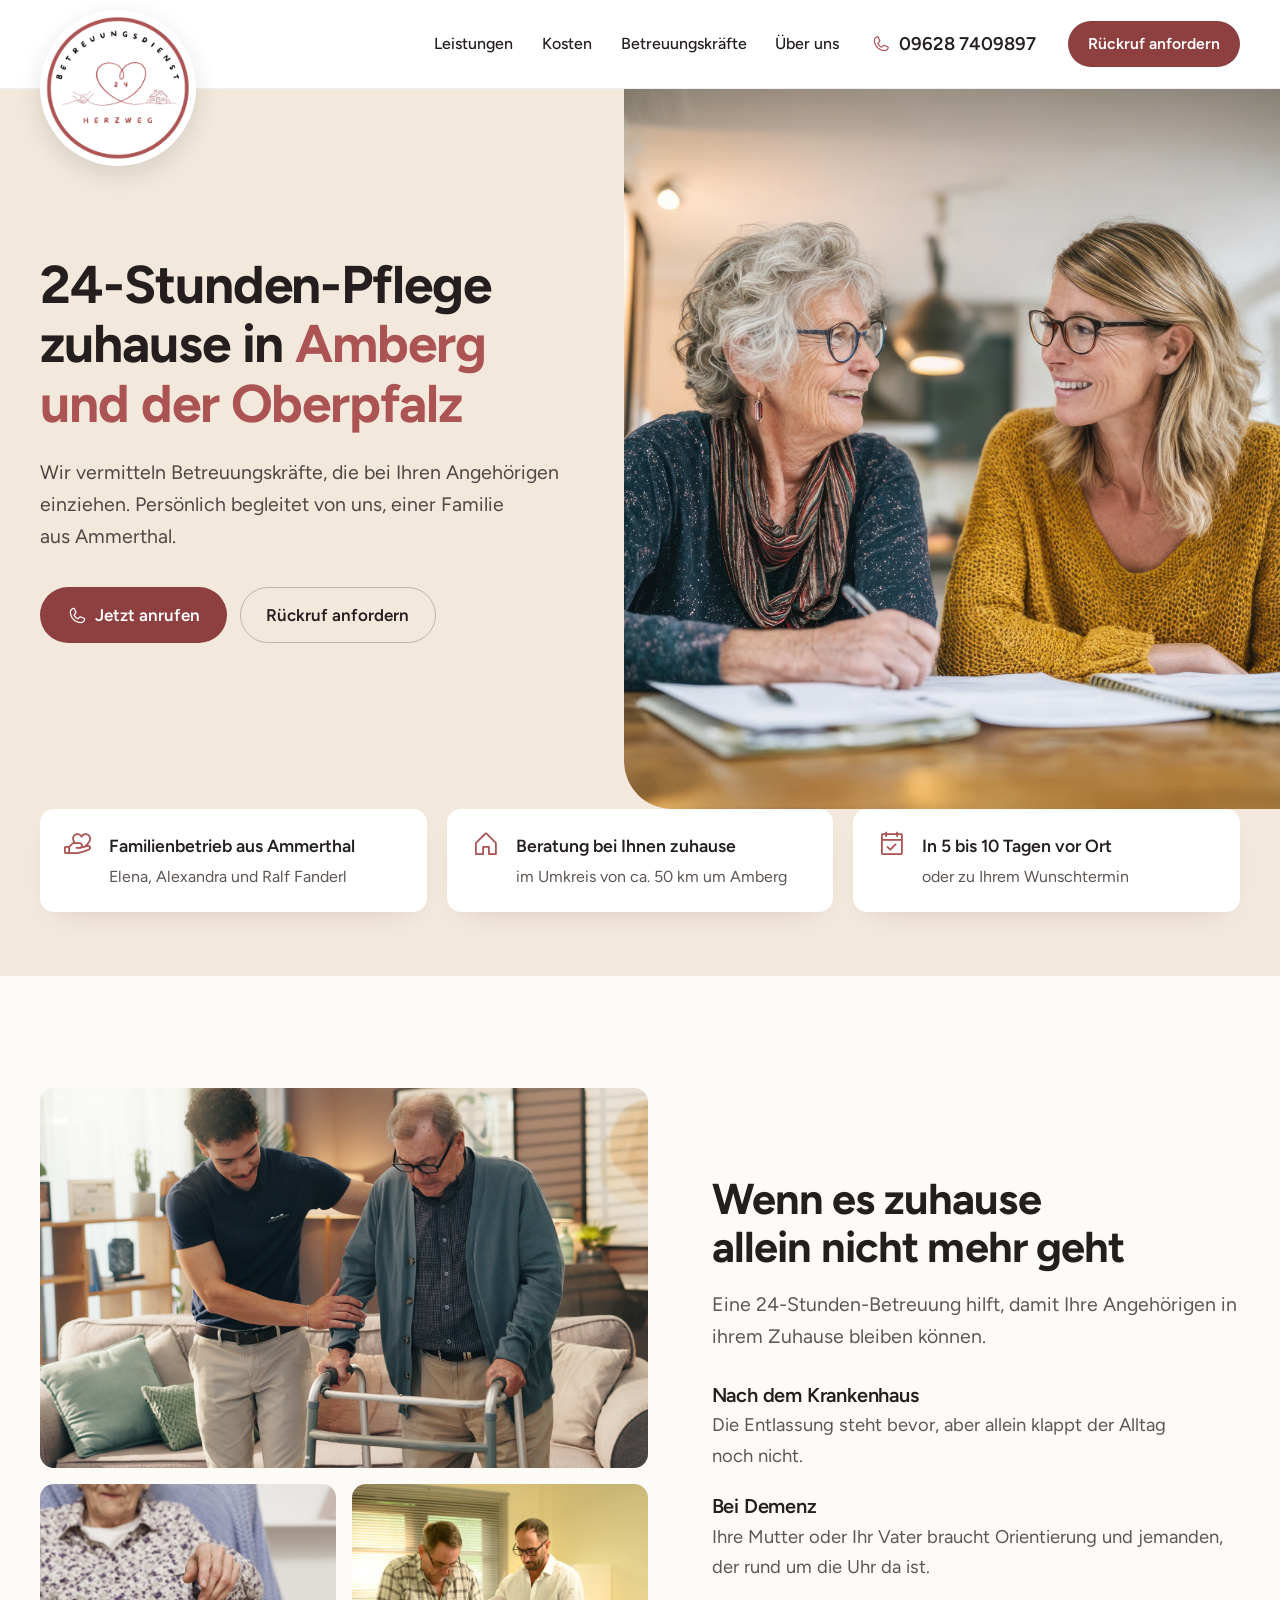
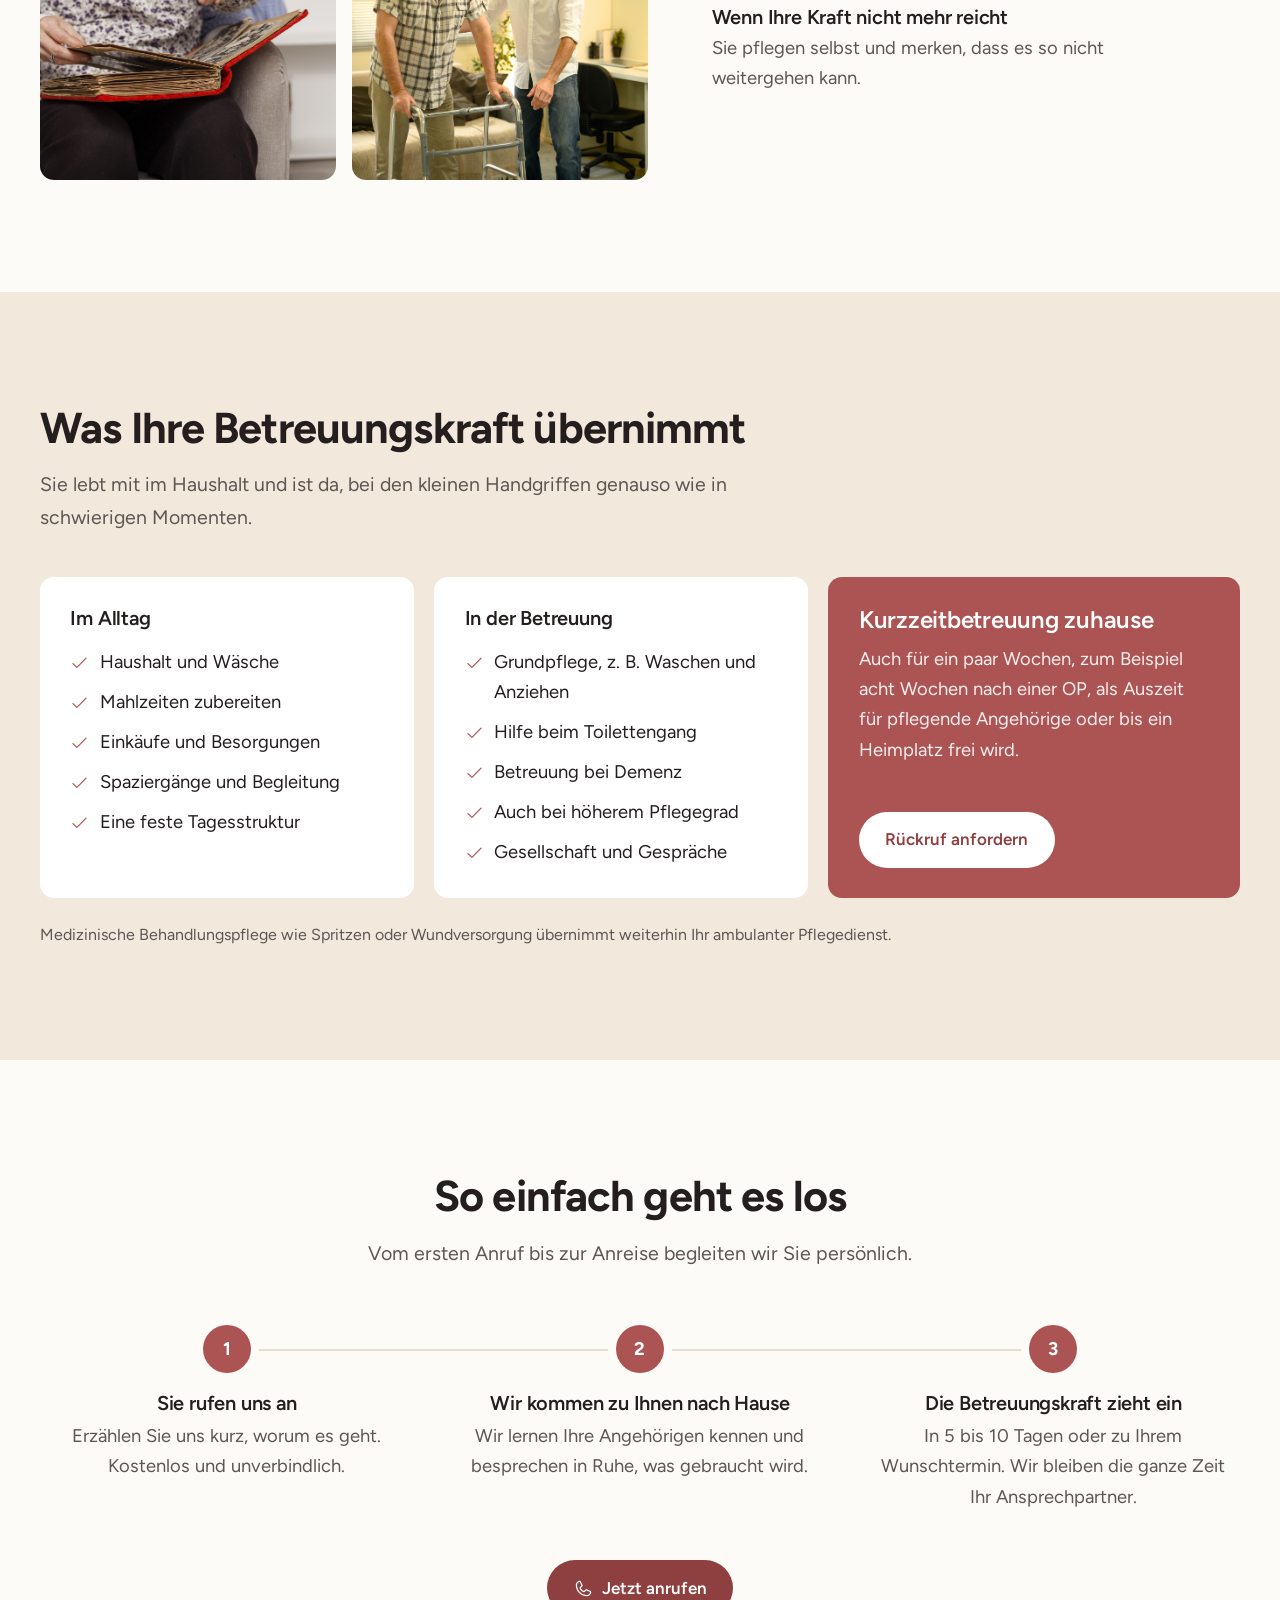
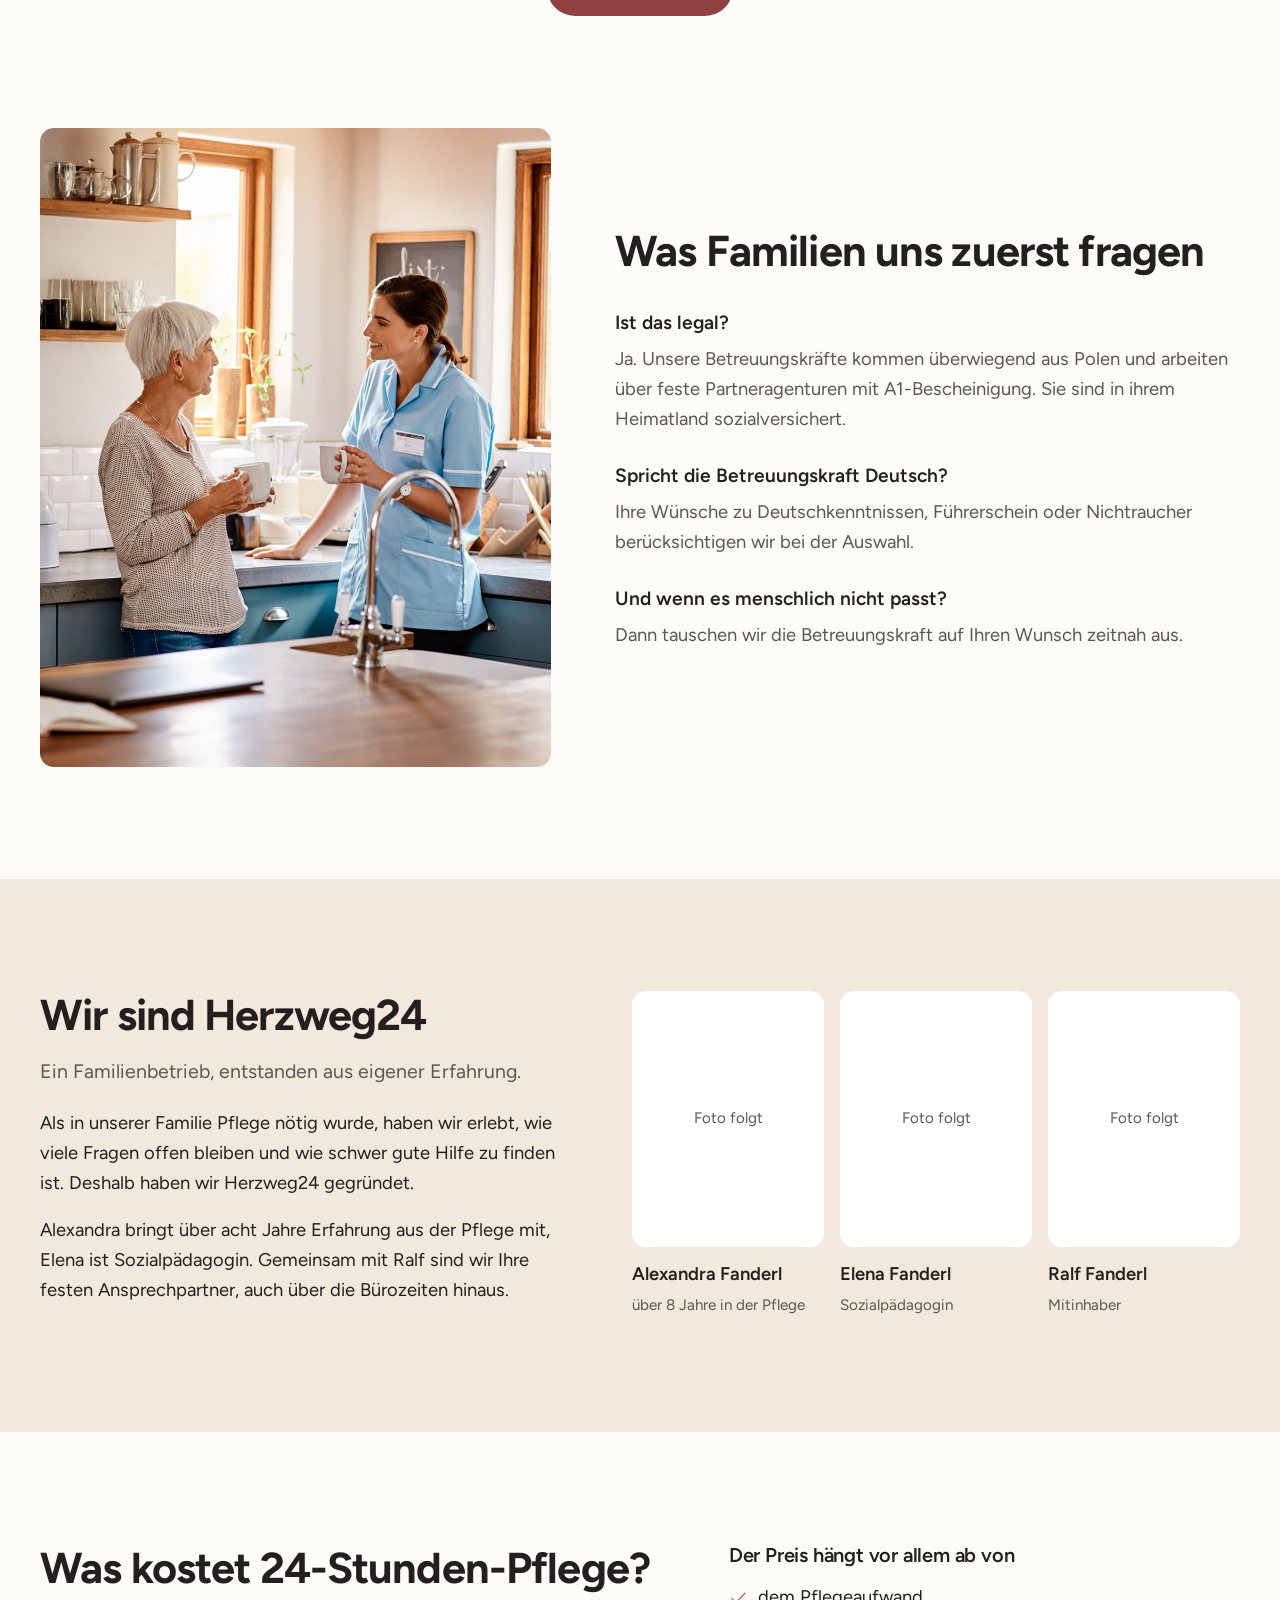
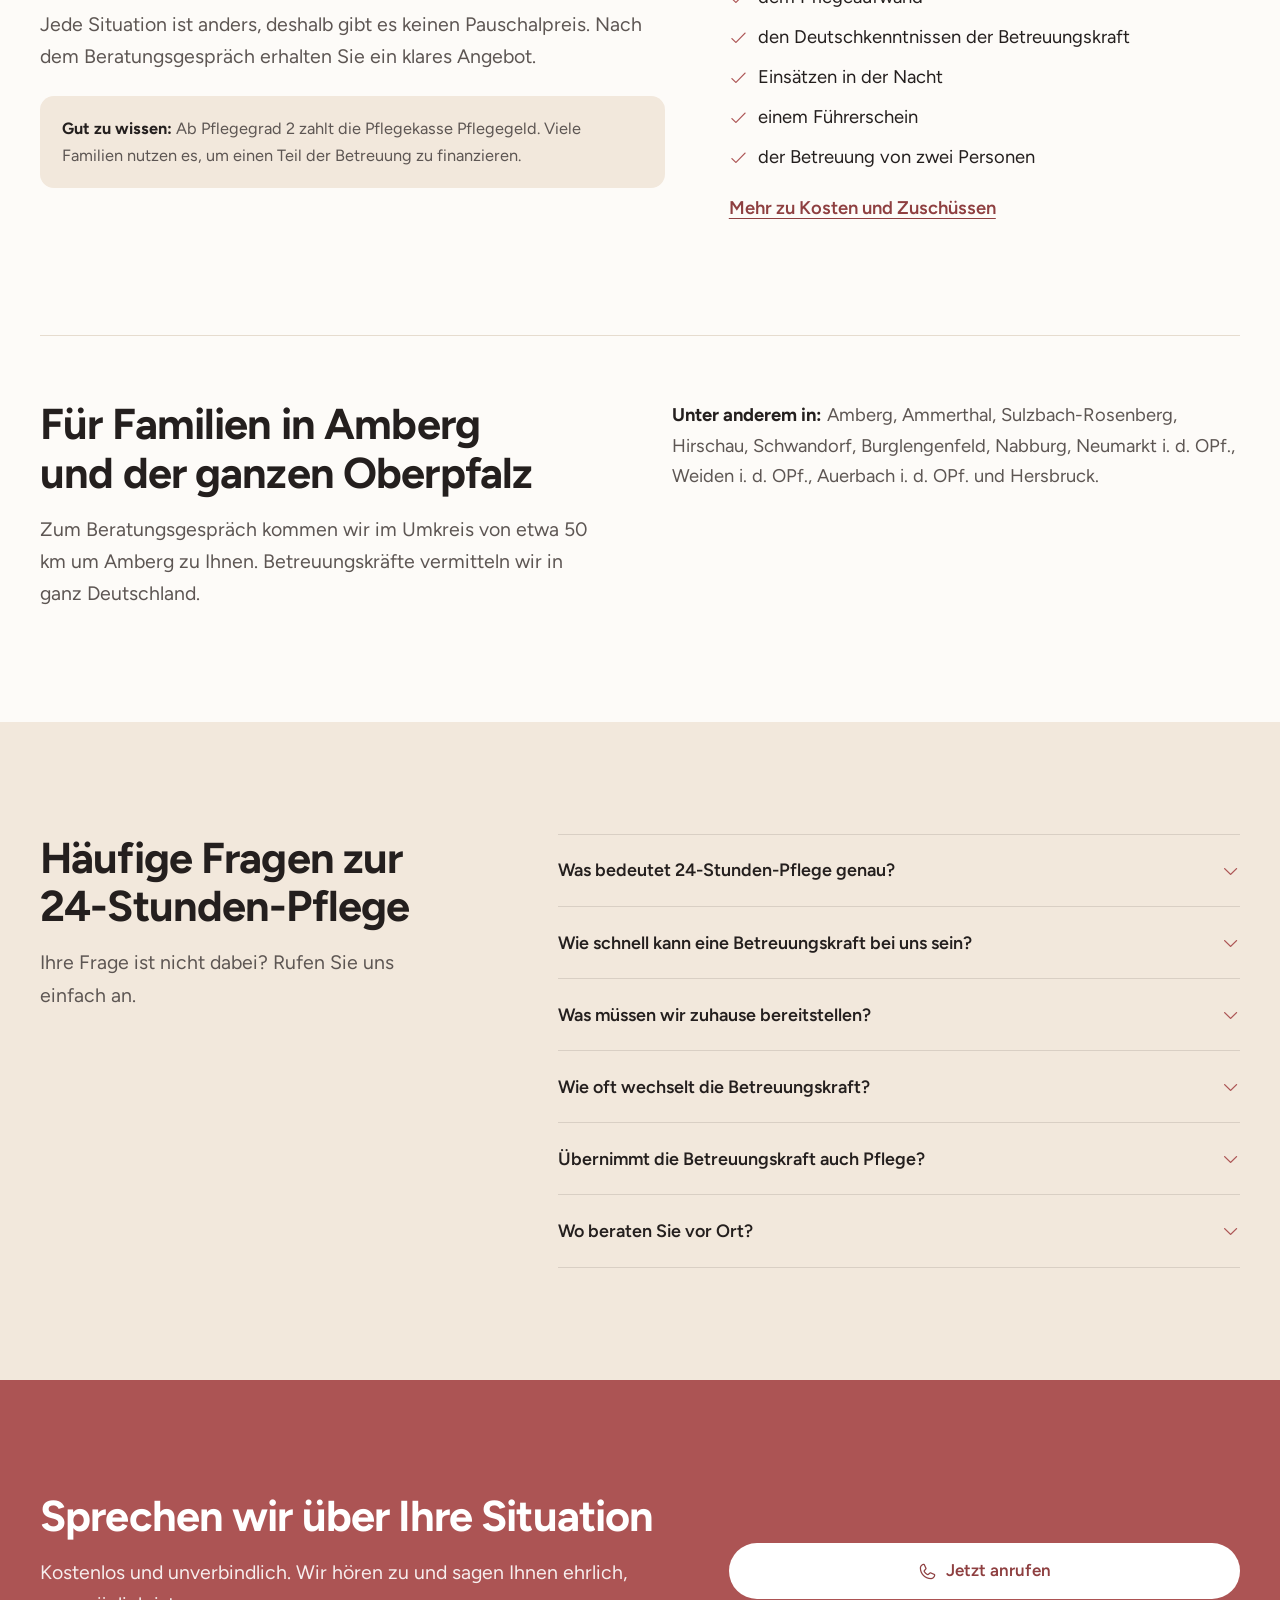
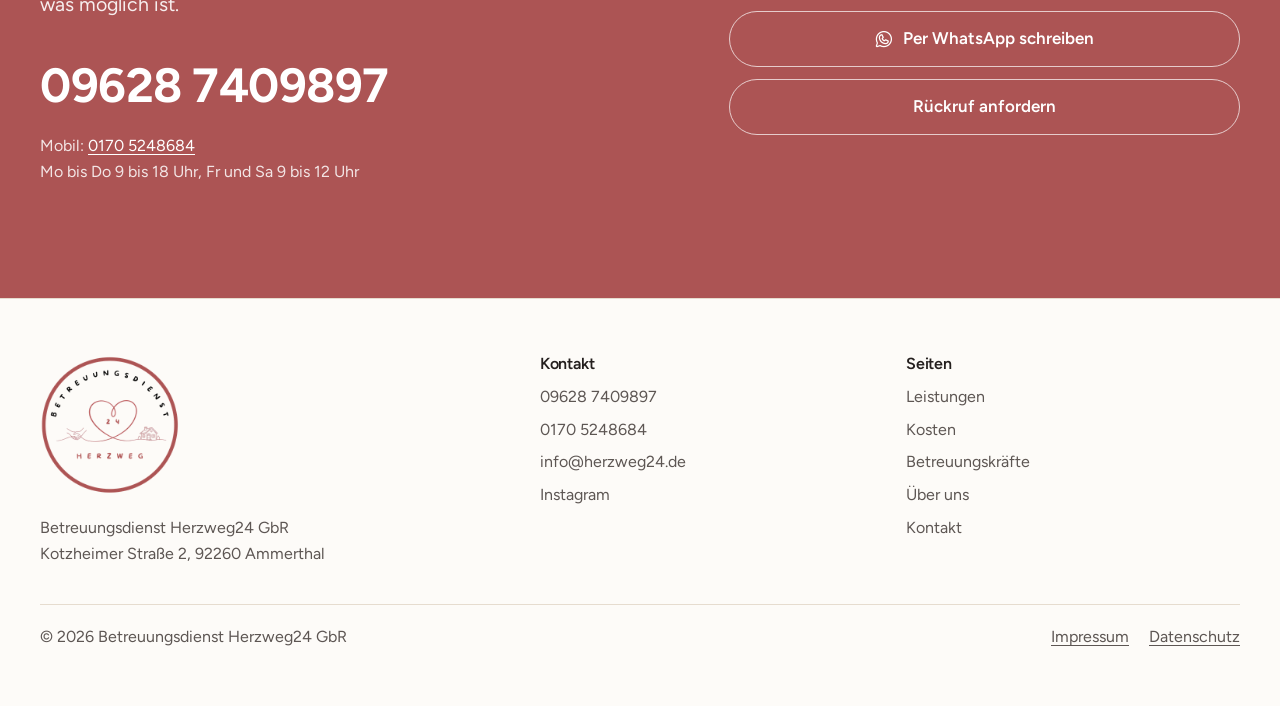
==== commit d1a021c2: "Logo als große Plakette über dem Header, schrumpft beim Scrollen Co-Authored-By: Claude Opus 5.5 <no" ====
--- a/entwurf-a.html
+++ b/entwurf-a.html
@@ -13,7 +13,7 @@
 <style>
 :root { --font: "Figtree", system-ui, sans-serif; --bg: #fdfbf8; }
 .hero { background: var(--cream); overflow: hidden; }
-.hero-grid { display: grid; grid-template-columns: minmax(0, 1fr) minmax(0, 1.05fr); min-height: min(720px, calc(100dvh - 7rem)); }
+.hero-grid { display: grid; grid-template-columns: minmax(0, 1fr) minmax(0, 1.05fr); min-height: min(720px, calc(100dvh - 5.5rem)); }
 .hero-copy { align-self: center; padding: clamp(3rem, 6vw, 5rem) clamp(1.25rem, 5vw, 4.5rem) clamp(3rem, 6vw, 5rem) max(1.25rem, calc((100vw - 1200px) / 2)); }
 .hero-copy h1 { max-width: 17ch; font-size: clamp(2.2rem, 1.4rem + 2.4vw, 3.4rem); }
 .hero-copy .lead { margin-top: 1.4rem; max-width: 40ch; color: #4f4744; }
@@ -253,6 +253,8 @@
 (function () {
   var header = document.querySelector('.site-header'), toggle = document.querySelector('.menu-toggle'), nav = document.getElementById('nav');
   function setOpen(o) { header.classList.toggle('open', o); toggle.setAttribute('aria-expanded', o); toggle.setAttribute('aria-label', o ? 'Menü schließen' : 'Menü öffnen'); toggle.firstElementChild.className = 'ph ' + (o ? 'ph-x' : 'ph-list'); }
+  var sen = document.createElement('div'); sen.style.cssText = 'position:absolute;top:0;left:0;width:1px;height:48px;pointer-events:none'; document.body.prepend(sen);
+  new IntersectionObserver(function (e) { header.classList.toggle('scrolled', !e[0].isIntersecting); }).observe(sen);
   toggle.addEventListener('click', function () { setOpen(!header.classList.contains('open')); });
   nav.addEventListener('click', function (e) { if (e.target.tagName === 'A') setOpen(false); });
   // Hero: gestaffelt beim Laden. Restliche Inhalte: einmal beim Hineinscrollen, Staffelung innerhalb einer Gruppe.
--- a/assets/css/base.css
+++ b/assets/css/base.css
@@ -31,7 +31,7 @@
 }
 
 *, *::before, *::after { box-sizing: border-box; }
-html { scroll-behavior: smooth; scroll-padding-top: 8rem; -webkit-text-size-adjust: 100%; }
+html { scroll-behavior: smooth; scroll-padding-top: 6.5rem; -webkit-text-size-adjust: 100%; }
 @media (prefers-reduced-motion: reduce) { html { scroll-behavior: auto; } }
 body { margin: 0; font-family: var(--font); font-size: 1.15rem; line-height: 1.65; color: var(--ink); background: var(--bg); -webkit-font-smoothing: antialiased; }
 ::selection { background: var(--red); color: #fff; }
@@ -72,10 +72,21 @@
 
 /* Header mit Logo */
 .site-header { position: sticky; top: 0; z-index: 30; background: rgb(255 255 255 / .94); backdrop-filter: blur(10px); border-bottom: 1px solid rgb(36 31 30 / .07); }
-.header-inner { display: flex; align-items: center; gap: 2rem; min-height: 7rem; }
-.brand { display: flex; align-items: center; text-decoration: none; flex-shrink: 0; }
-.brand img { width: 96px; height: 96px; mix-blend-mode: multiply; }
-@media (max-width: 900px) { .header-inner { min-height: 5rem; } .brand img { width: 68px; height: 68px; } }
+.header-inner { display: flex; align-items: center; gap: 2rem; min-height: 5.5rem; }
+/* Rundes Logo als Plakette, die über den Header hinausragt: so ist die feine Schrift im Logo lesbar.
+   Beim Scrollen schrumpft es auf Headerhöhe (Zustandswechsel, nur transform, Ease-out). */
+.brand { display: block; text-decoration: none; flex-shrink: 0; }
+.brand img { width: 140px; height: 140px; }
+.site-header .brand { position: relative; align-self: stretch; width: 156px; }
+.site-header .brand img { position: absolute; top: .6rem; left: 0; width: 156px; height: 156px; padding: 5px; border-radius: 50%; background: #fff; box-shadow: 0 8px 24px rgb(36 31 30 / .12); transform-origin: top left; transition: transform 320ms var(--ease-out), box-shadow 320ms var(--ease-out); }
+.site-header.scrolled .brand img { transform: scale(.46); box-shadow: 0 2px 6px rgb(36 31 30 / 0); }
+@media (prefers-reduced-motion: reduce) { .site-header .brand img { transition: none; } }
+@media (max-width: 900px) {
+  .header-inner { min-height: 4.5rem; }
+  .site-header .brand { width: 104px; }
+  .site-header .brand img { top: .5rem; width: 104px; height: 104px; padding: 4px; }
+  .site-header.scrolled .brand img { transform: scale(.54); }
+}
 .main-nav { display: flex; gap: 1.8rem; margin-left: auto; }
 .main-nav a { color: var(--ink); text-decoration: none; font-weight: 500; font-size: 1rem; transition: color 200ms ease; }
 @media (hover: hover) and (pointer: fine) { .main-nav a:hover { color: var(--red-dark); } }
@@ -114,7 +125,6 @@
 .footer-grid a { color: var(--ink-soft); text-decoration: none; }
 .footer-grid a:hover { color: var(--red-dark); }
 .footer-grid .brand { margin-bottom: 1.25rem; }
-.footer-grid .brand img { width: 120px; height: 120px; }
 .footer-bottom { margin-top: 2.25rem; padding-top: 1.2rem; border-top: 1px solid var(--line); display: flex; flex-wrap: wrap; gap: .75rem 1.5rem; justify-content: space-between; }
 .footer-bottom a { color: var(--ink-soft); }
 .footer-bottom a + a { margin-left: 1.25rem; }
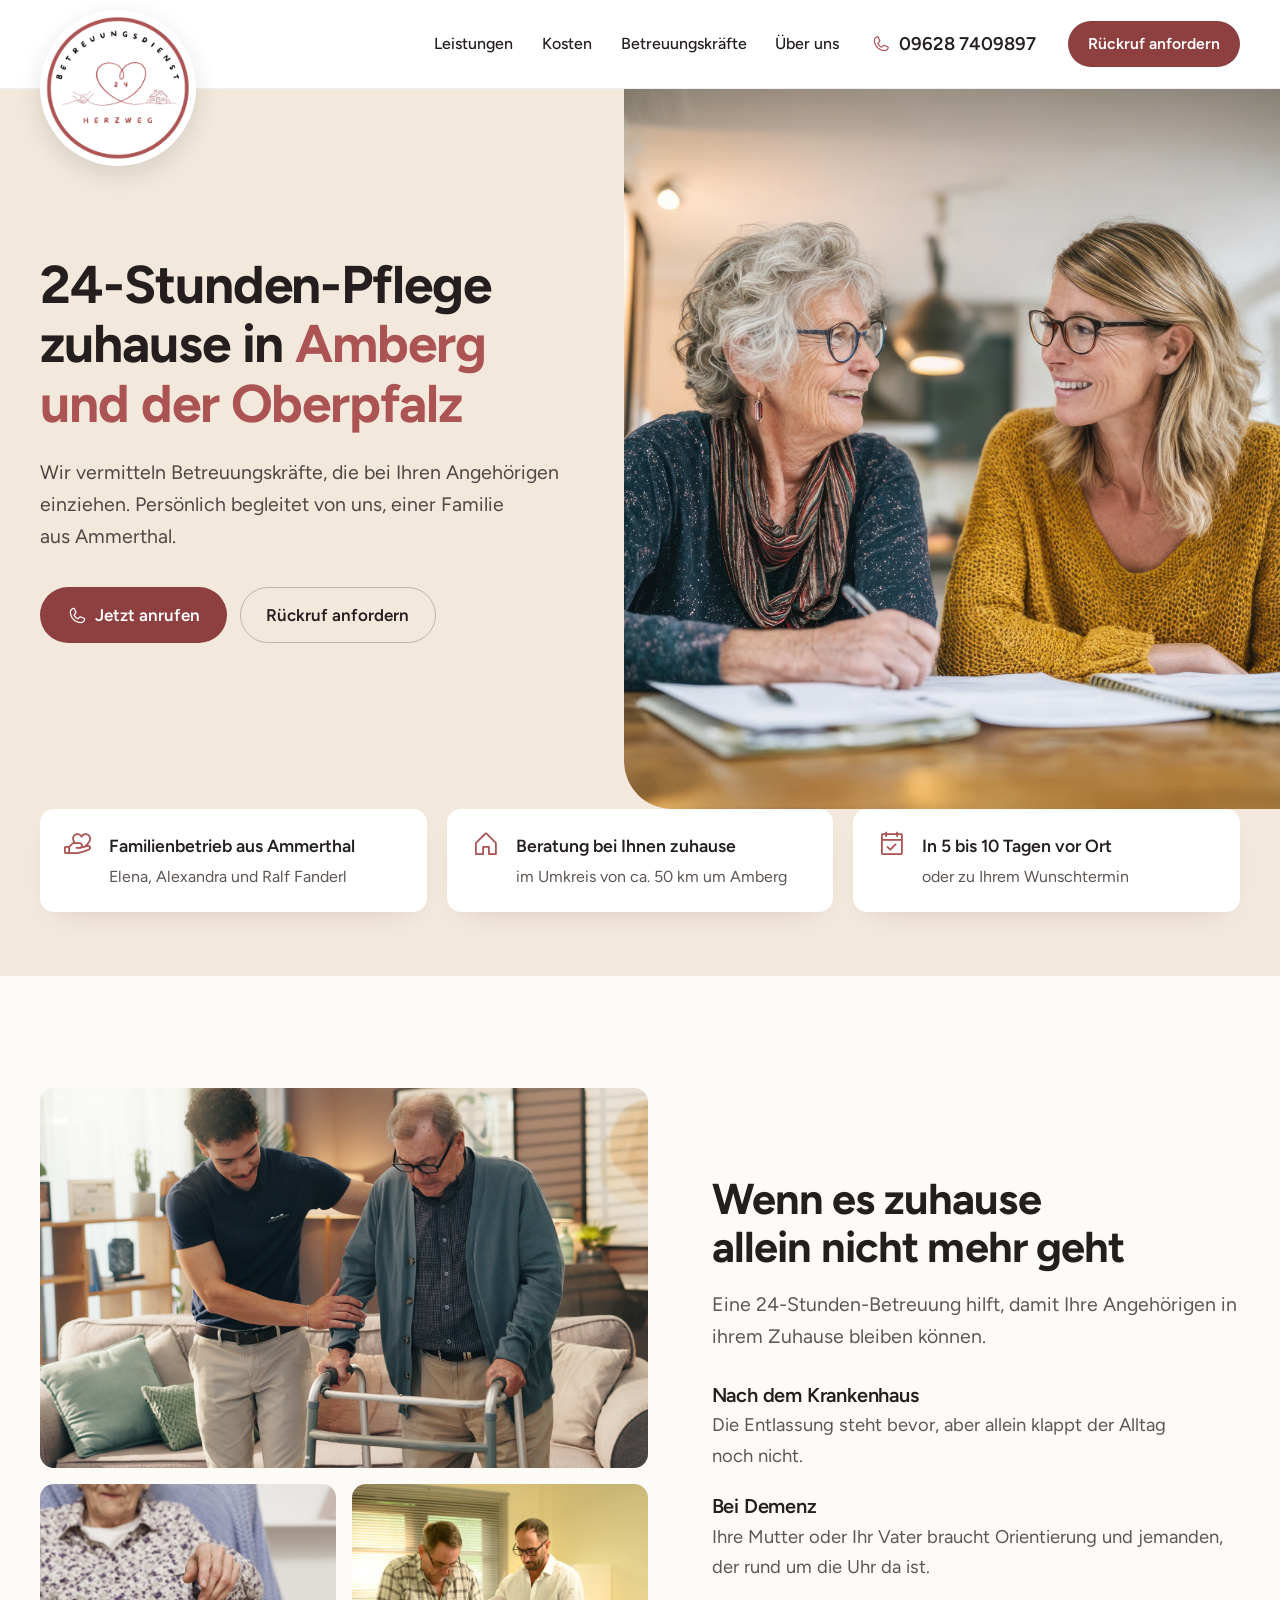
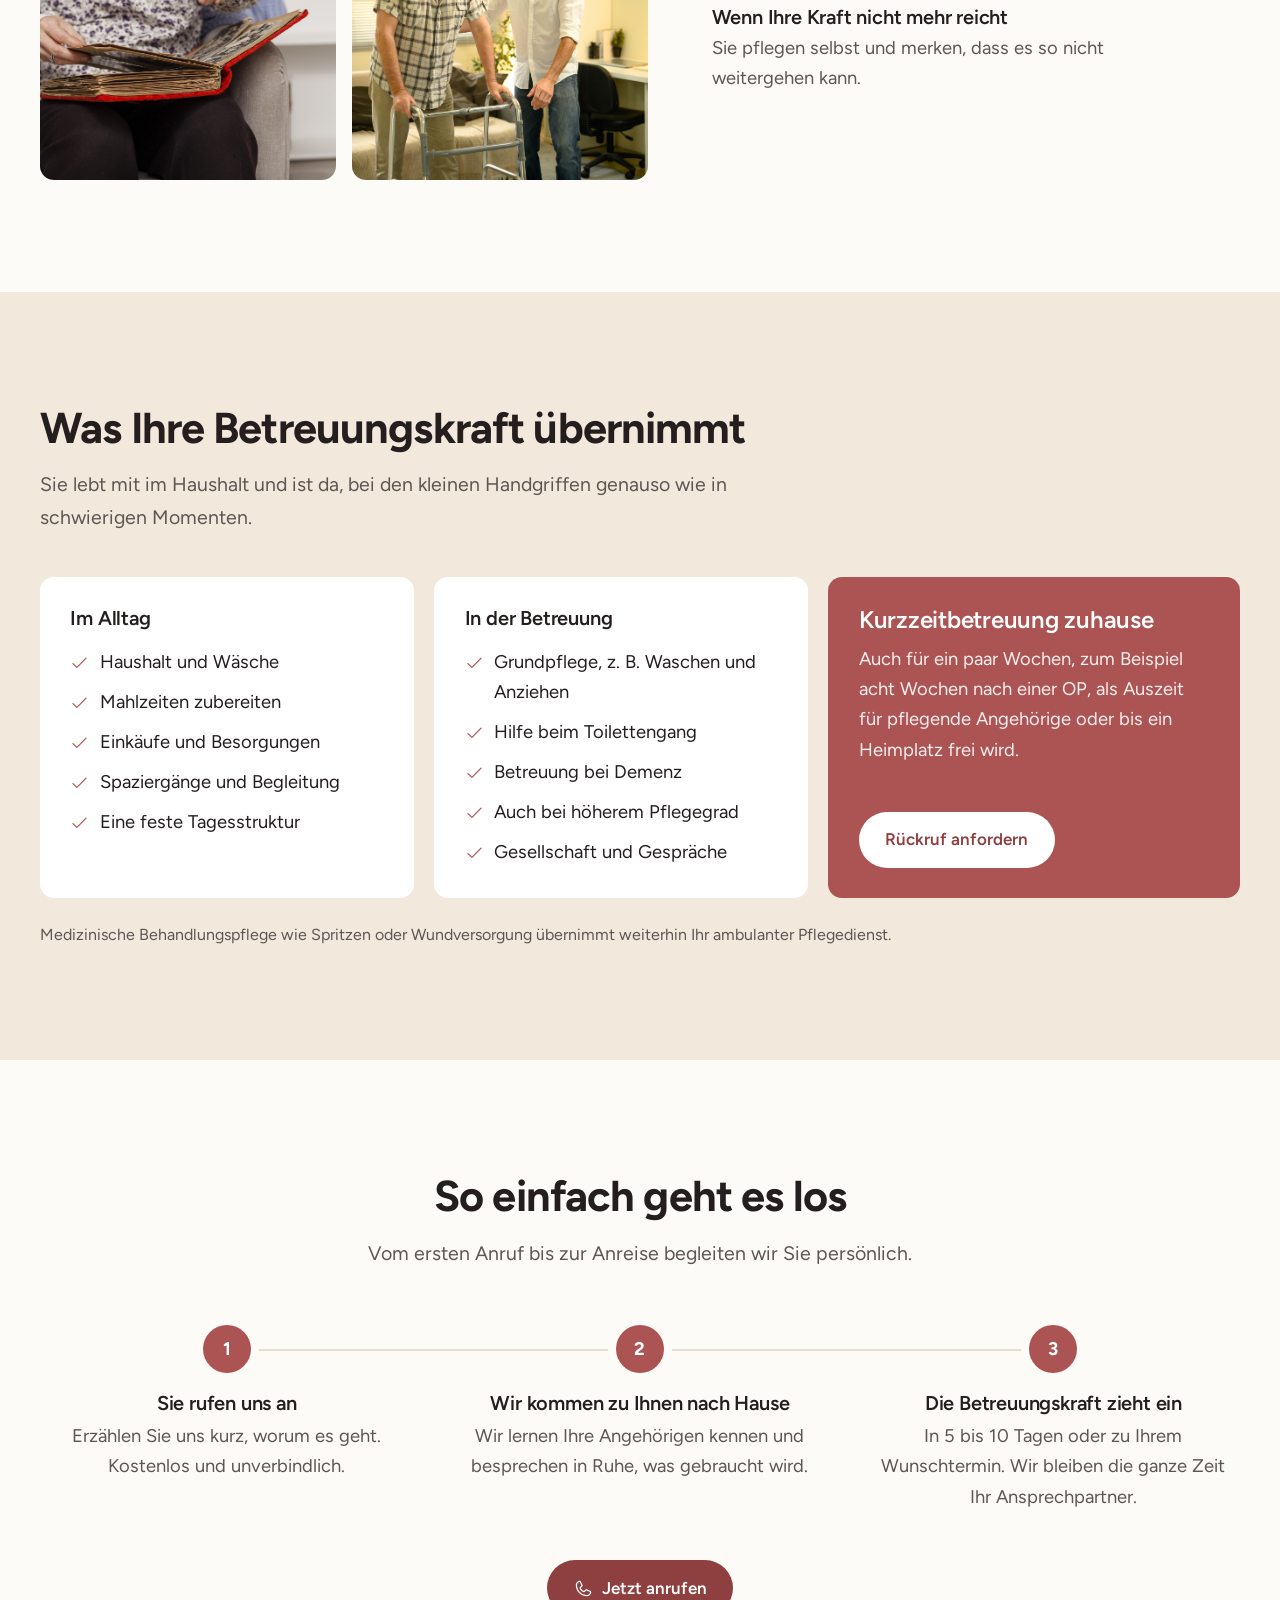
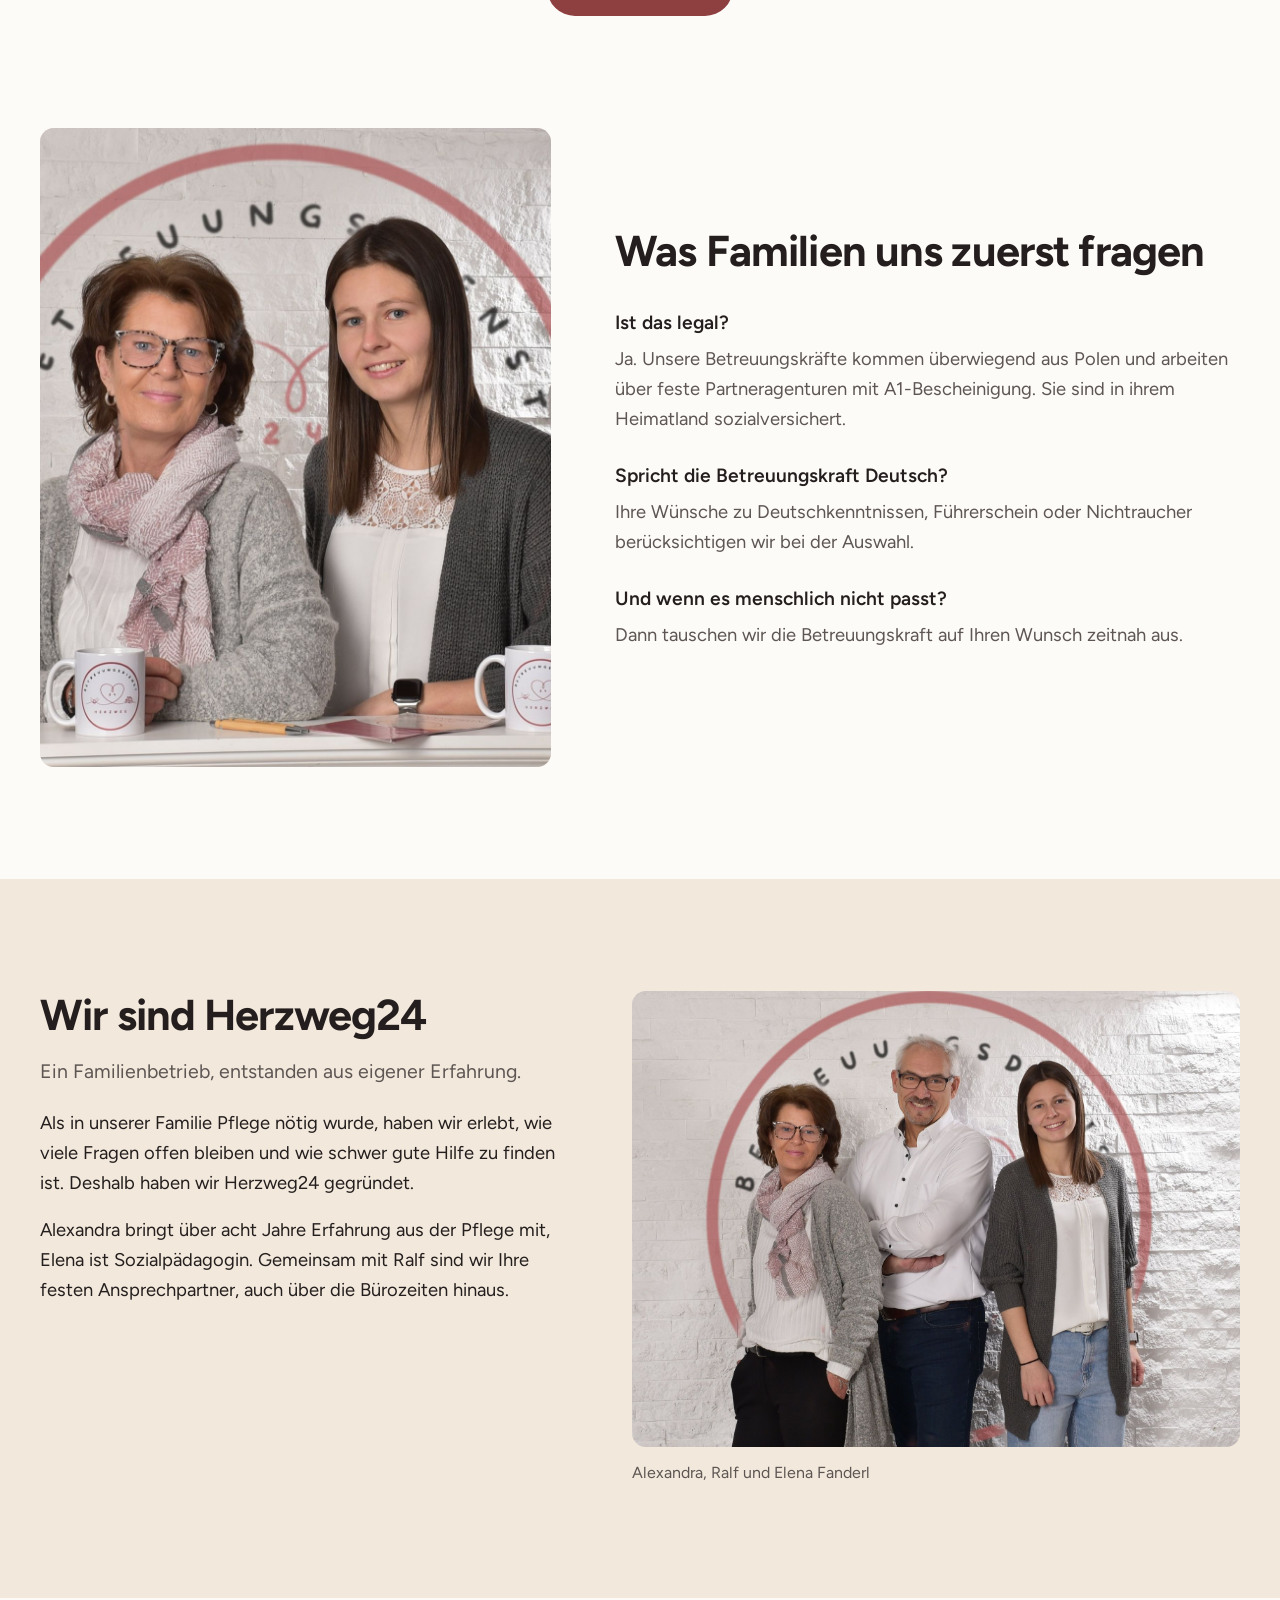
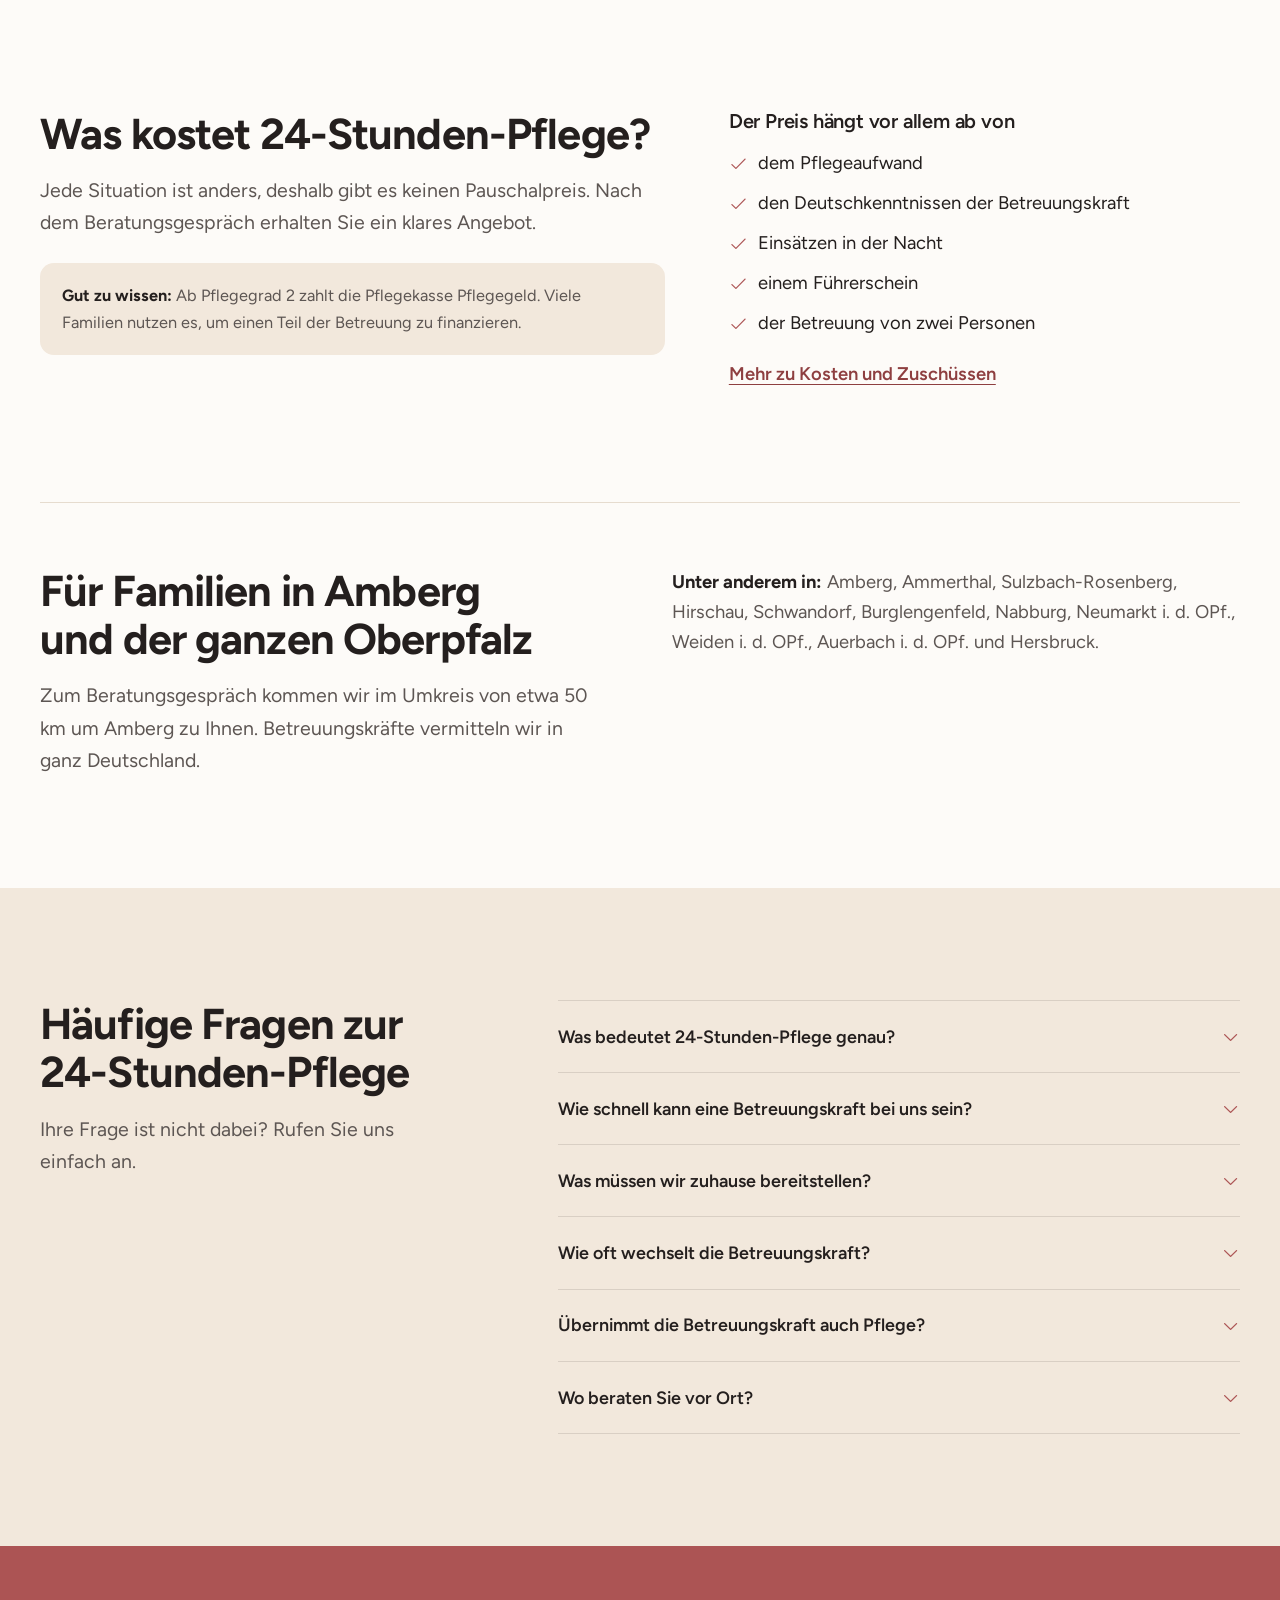
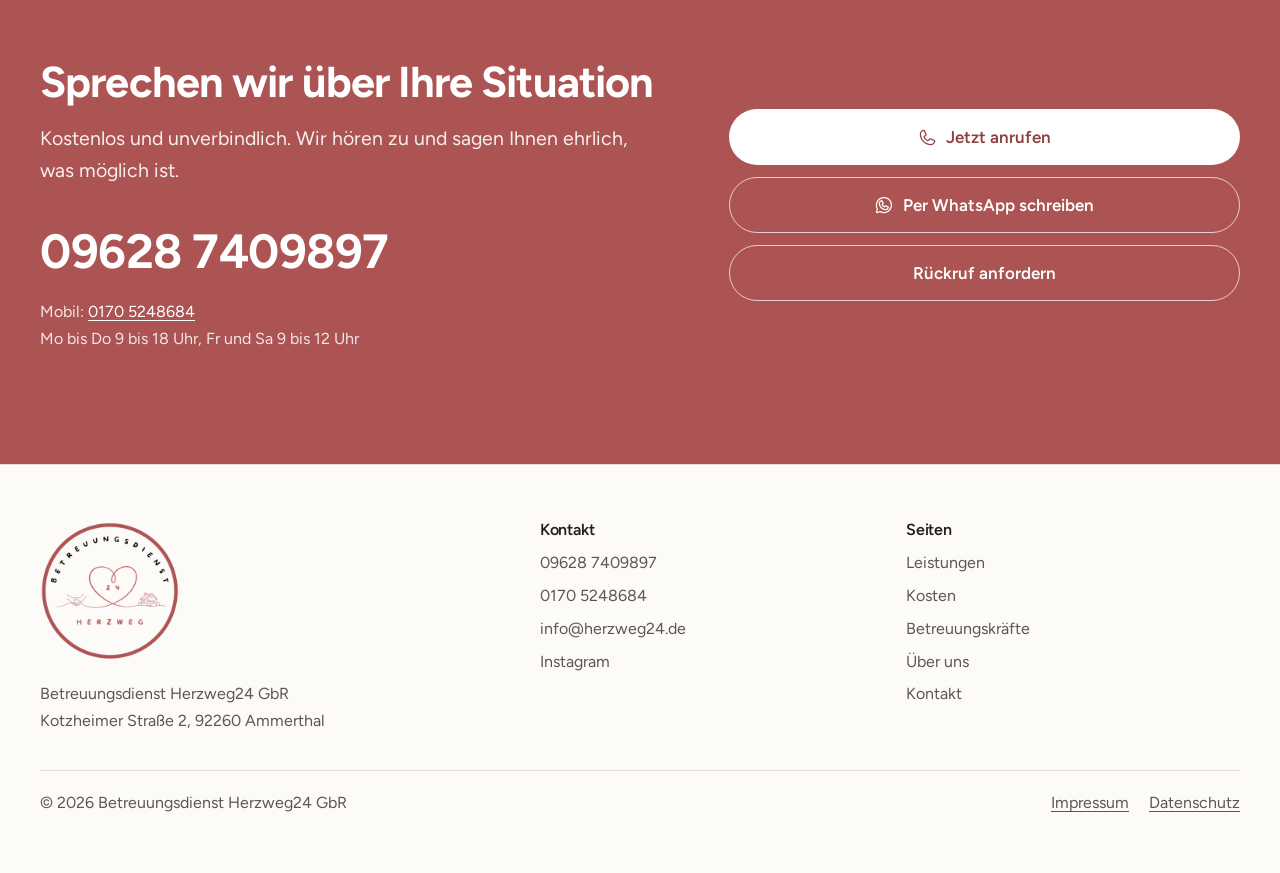
==== commit d5cff7c4: "Echte Teamfotos: Gruppenfoto, Porträts und Duo-Foto statt Platzhaltern Co-Authored-By: Claude Opus 5" ====
--- a/entwurf-a.html
+++ b/entwurf-a.html
@@ -56,6 +56,7 @@
 .steps-cta { text-align: center; margin-top: 3rem; }
 .qa-grid { display: grid; grid-template-columns: .9fr 1.1fr; gap: clamp(2rem, 5vw, 5rem); align-items: center; }
 .qa-grid .photo { aspect-ratio: 4 / 5; }
+.qa-grid .photo img { object-position: 58% 40%; }
 .qa { margin-top: 2rem; display: grid; gap: 1.6rem; }
 .qa dt { font-weight: 600; font-size: 1.2rem; }
 .qa dd { margin: .3rem 0 0; color: var(--ink-soft); }
@@ -63,9 +64,10 @@
 .team-grid { display: grid; grid-template-columns: 1fr 1.15fr; gap: clamp(2rem, 5vw, 5rem); align-items: start; }
 .team-grid p + p { margin-top: 1rem; }
 .team-grid .lead { margin: 1rem 0 1.25rem; }
-.people { display: grid; grid-template-columns: repeat(3, 1fr); gap: 1rem; }
-.people figure { margin: 0; }
-.people .photo-slot { background: #fff; }
+.team-photo { margin: 0; }
+.team-photo .photo { aspect-ratio: 4 / 3; }
+.team-photo .photo img { object-position: 50% 30%; }
+.team-photo figcaption { margin-top: .8rem; color: var(--ink-soft); font-size: 1rem; }
 .people figcaption { margin-top: .75rem; }
 .people strong { display: block; font-weight: 600; }
 .people span { color: var(--ink-soft); font-size: .95rem; }
@@ -176,7 +178,7 @@
 
 <section class="section" id="betreuungskraefte" style="padding-top:0">
   <div class="wrap qa-grid">
-    <div class="photo rise"><img src="assets/img/kaffee-kueche.jpg" width="1800" height="1200" alt="Betreuerin und ältere Dame beim Kaffee in der Küche" loading="lazy" class=""></div>
+    <div class="photo rise"><img src="assets/img/team-duo.jpg" width="1800" height="1301" alt="Alexandra und Elena Fanderl am Stehtisch mit Herzweg24-Tassen" loading="lazy" class=""></div>
     <div class="rise"><h2>Was Familien uns zuerst fragen</h2><dl class="qa"><div><dt>Ist das legal?</dt><dd>Ja. Unsere Betreuungskräfte kommen überwiegend aus Polen und arbeiten über feste Partneragenturen mit A1-Bescheinigung. Sie sind in ihrem Heimatland sozialversichert.</dd></div><div><dt>Spricht die Betreuungskraft Deutsch?</dt><dd>Ihre Wünsche zu Deutschkenntnissen, Führerschein oder Nichtraucher berücksichtigen wir bei der Auswahl.</dd></div><div><dt>Und wenn es menschlich nicht passt?</dt><dd>Dann tauschen wir die Betreuungskraft auf Ihren Wunsch zeitnah aus.</dd></div></dl></div>
   </div>
 </section>
@@ -189,7 +191,7 @@
       <p>Als in unserer Familie Pflege nötig wurde, haben wir erlebt, wie viele Fragen offen bleiben und wie schwer gute Hilfe zu finden ist. Deshalb haben wir Herzweg24 gegründet.</p>
       <p>Alexandra bringt über acht Jahre Erfahrung aus der Pflege mit, Elena ist Sozialpädagogin. Gemeinsam mit Ralf sind wir Ihre festen Ansprechpartner, auch über die Bürozeiten hinaus.</p>
     </div>
-    <div data-group><div class="people"><figure class="r"><div class="photo-slot">Foto folgt</div><figcaption><strong>Alexandra Fanderl</strong><span>über 8 Jahre in der Pflege</span></figcaption></figure><figure class="r"><div class="photo-slot">Foto folgt</div><figcaption><strong>Elena Fanderl</strong><span>Sozialpädagogin</span></figcaption></figure><figure class="r"><div class="photo-slot">Foto folgt</div><figcaption><strong>Ralf Fanderl</strong><span>Mitinhaber</span></figcaption></figure></div></div>
+    <figure class="team-photo rise"><div class="photo"><img src="assets/img/team-gruppe.jpg" width="1800" height="1301" alt="Alexandra, Ralf und Elena Fanderl vor dem Herzweg24-Logo" loading="lazy" class=""></div><figcaption>Alexandra, Ralf und Elena Fanderl</figcaption></figure>
   </div>
 </section>
 
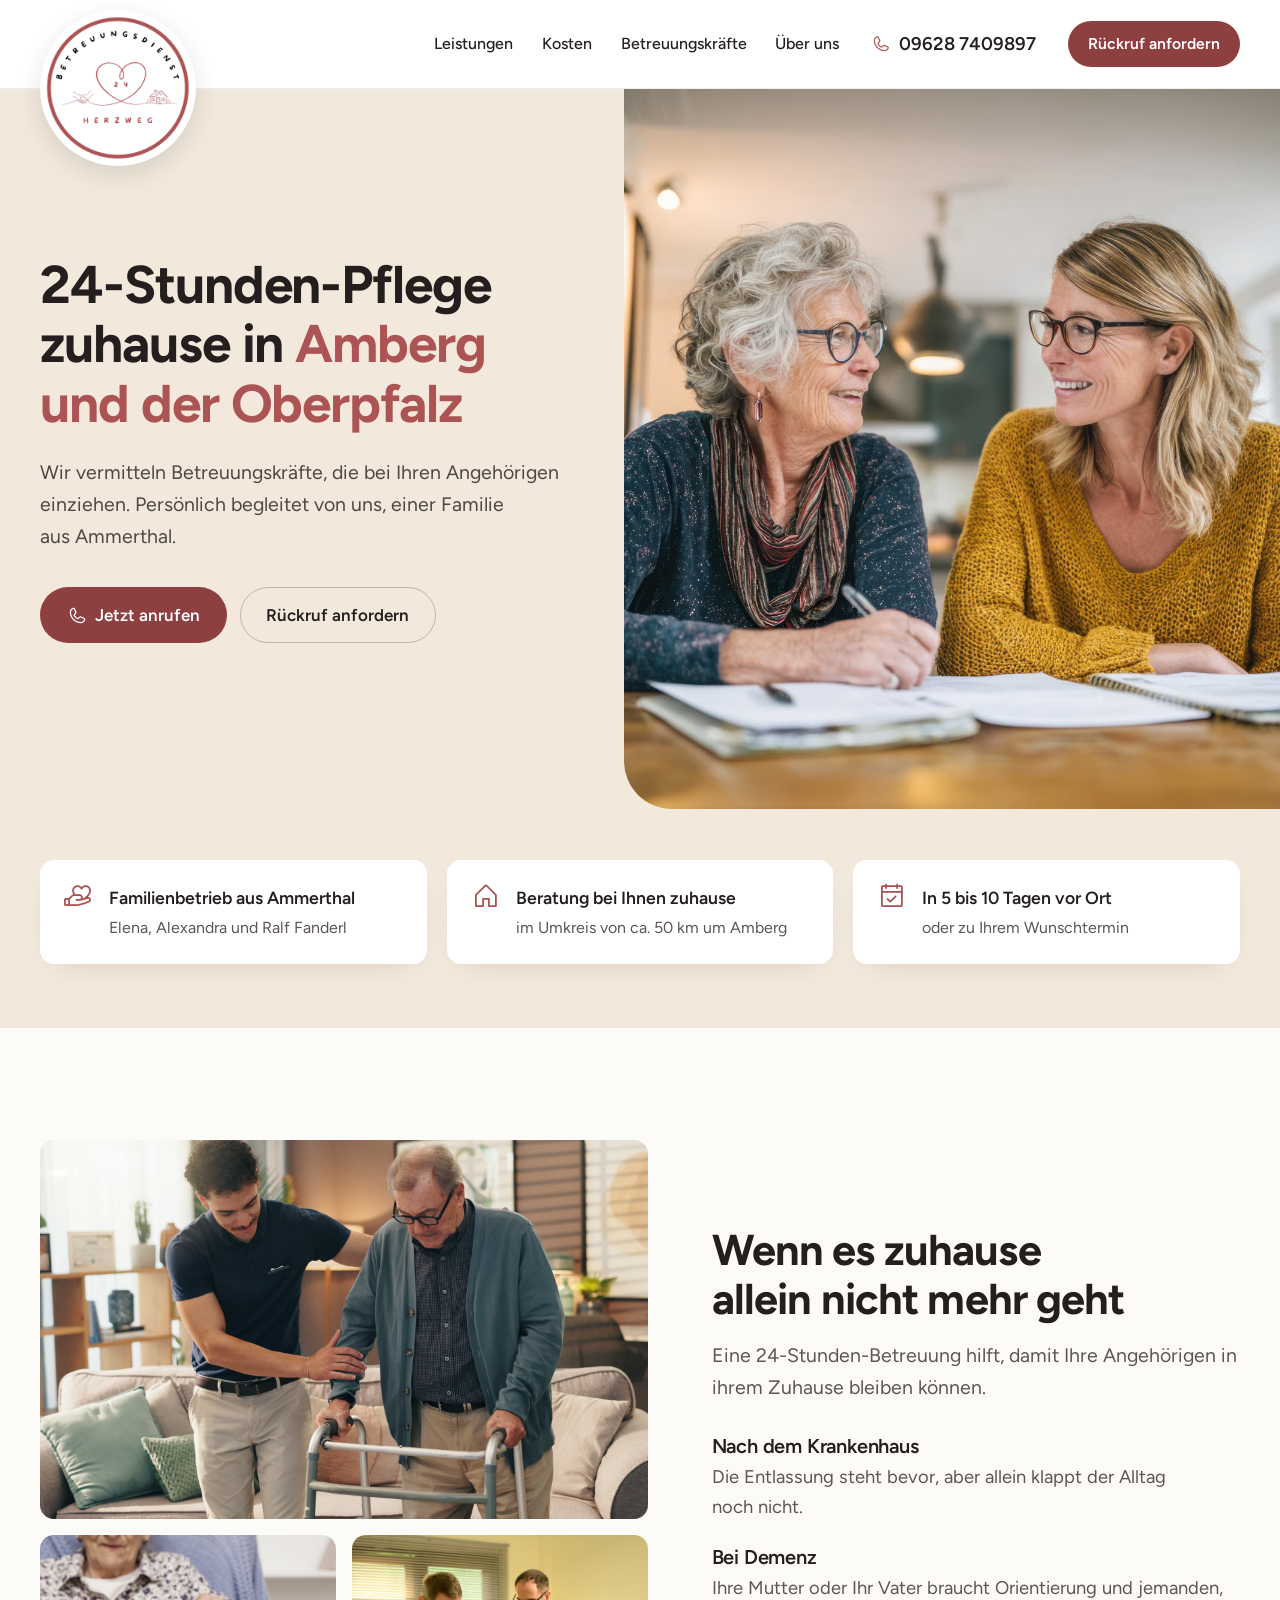
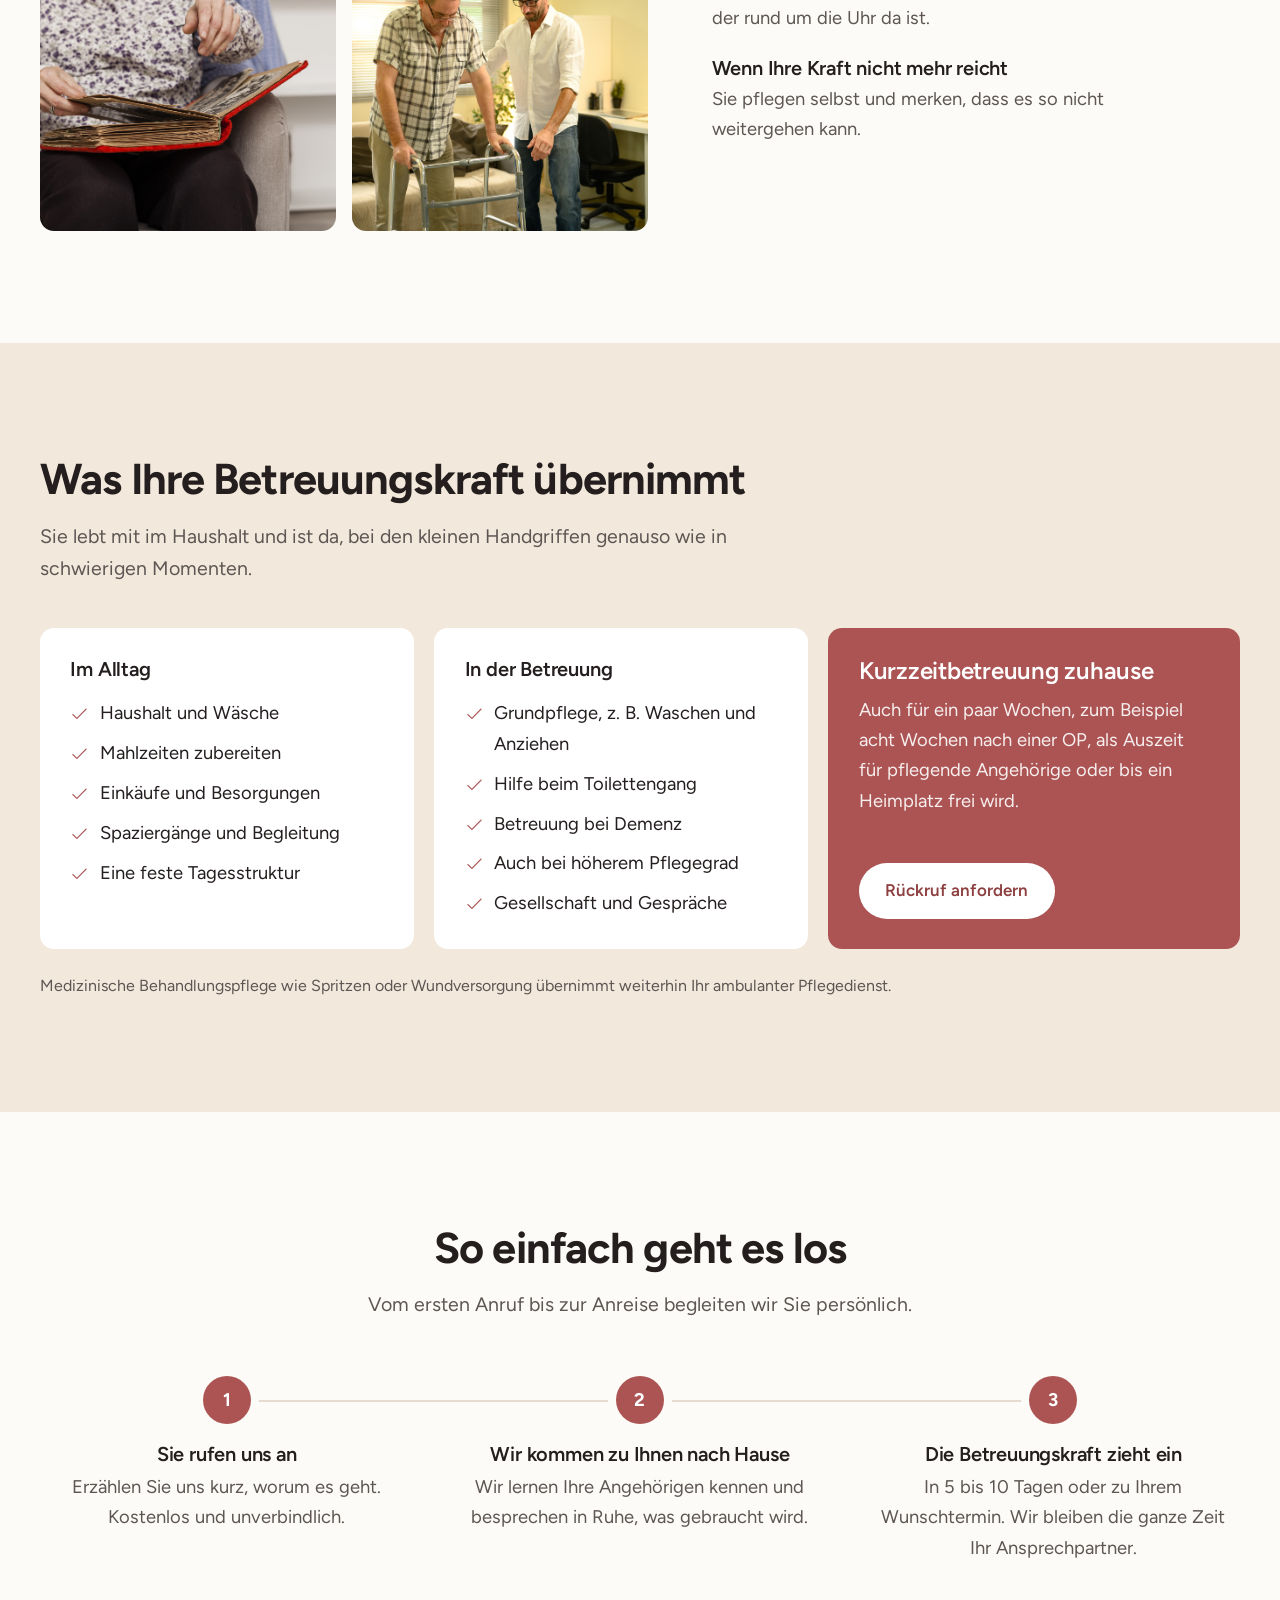
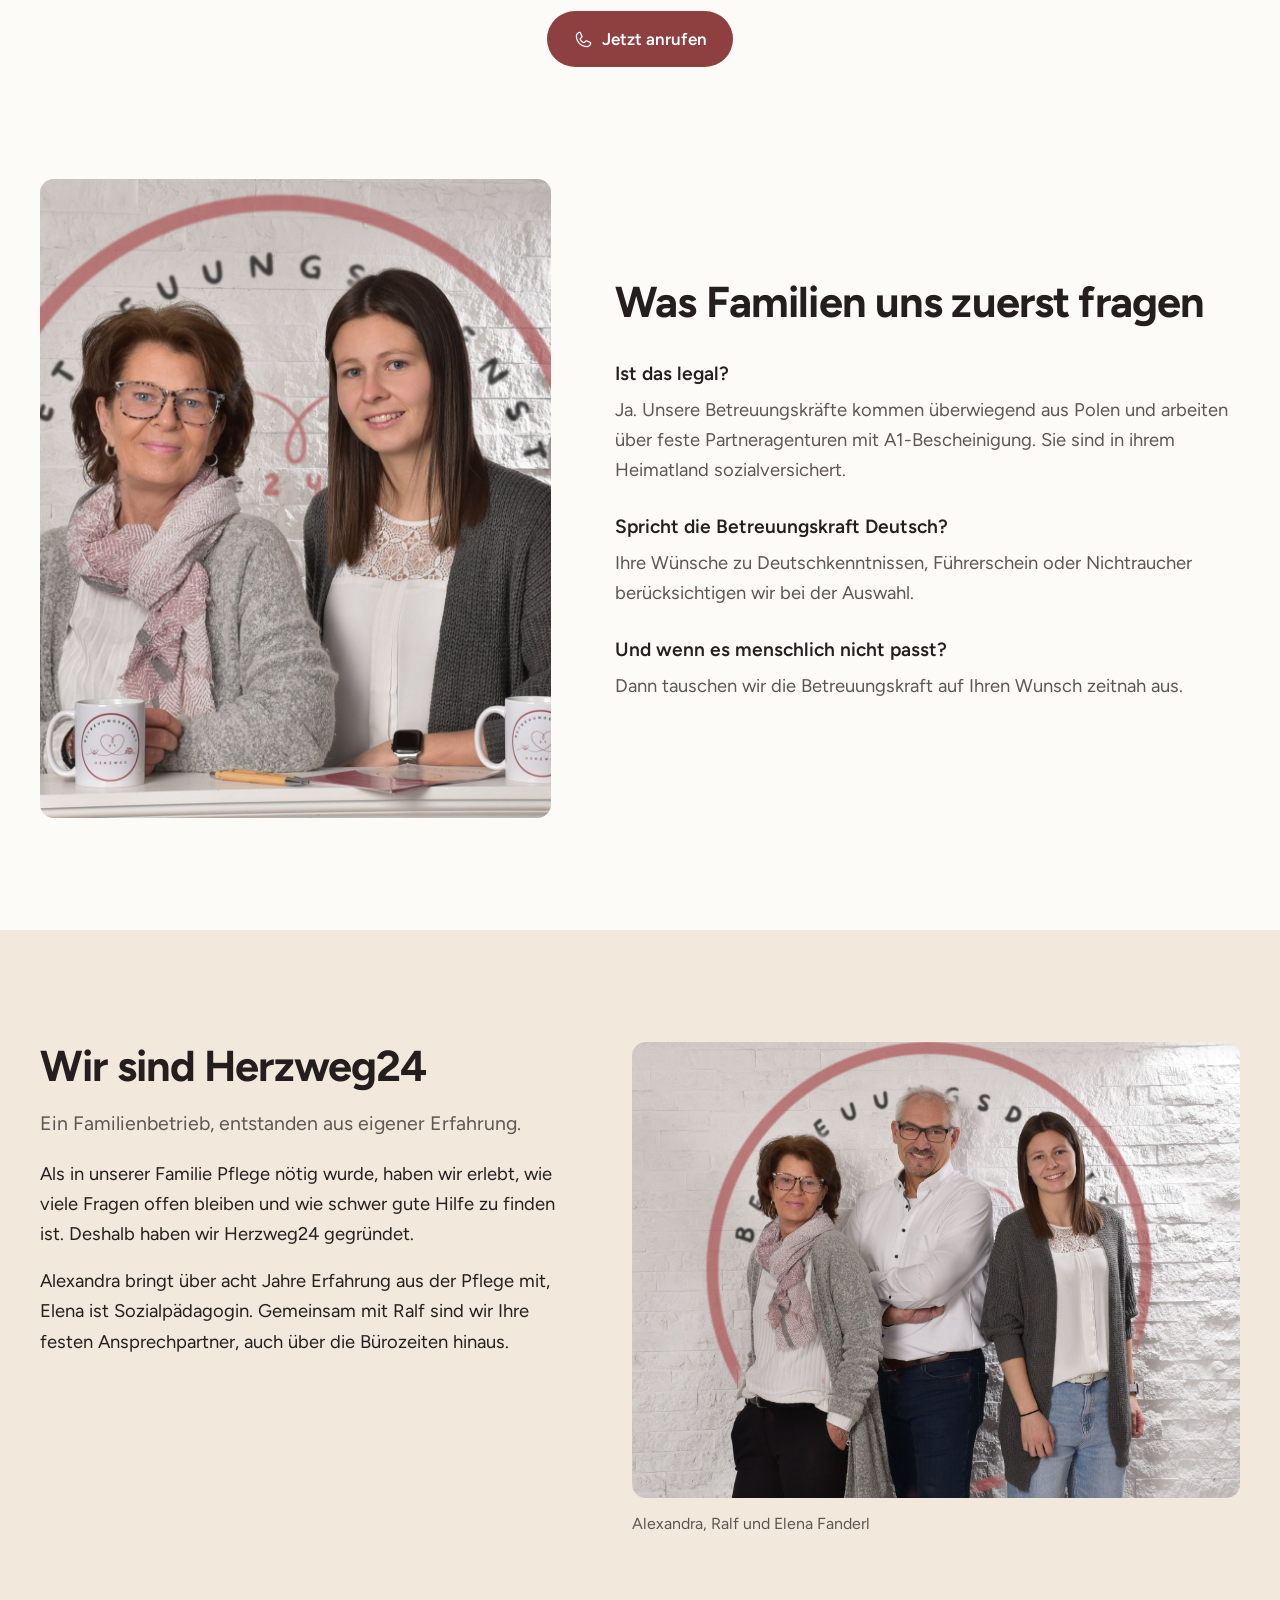
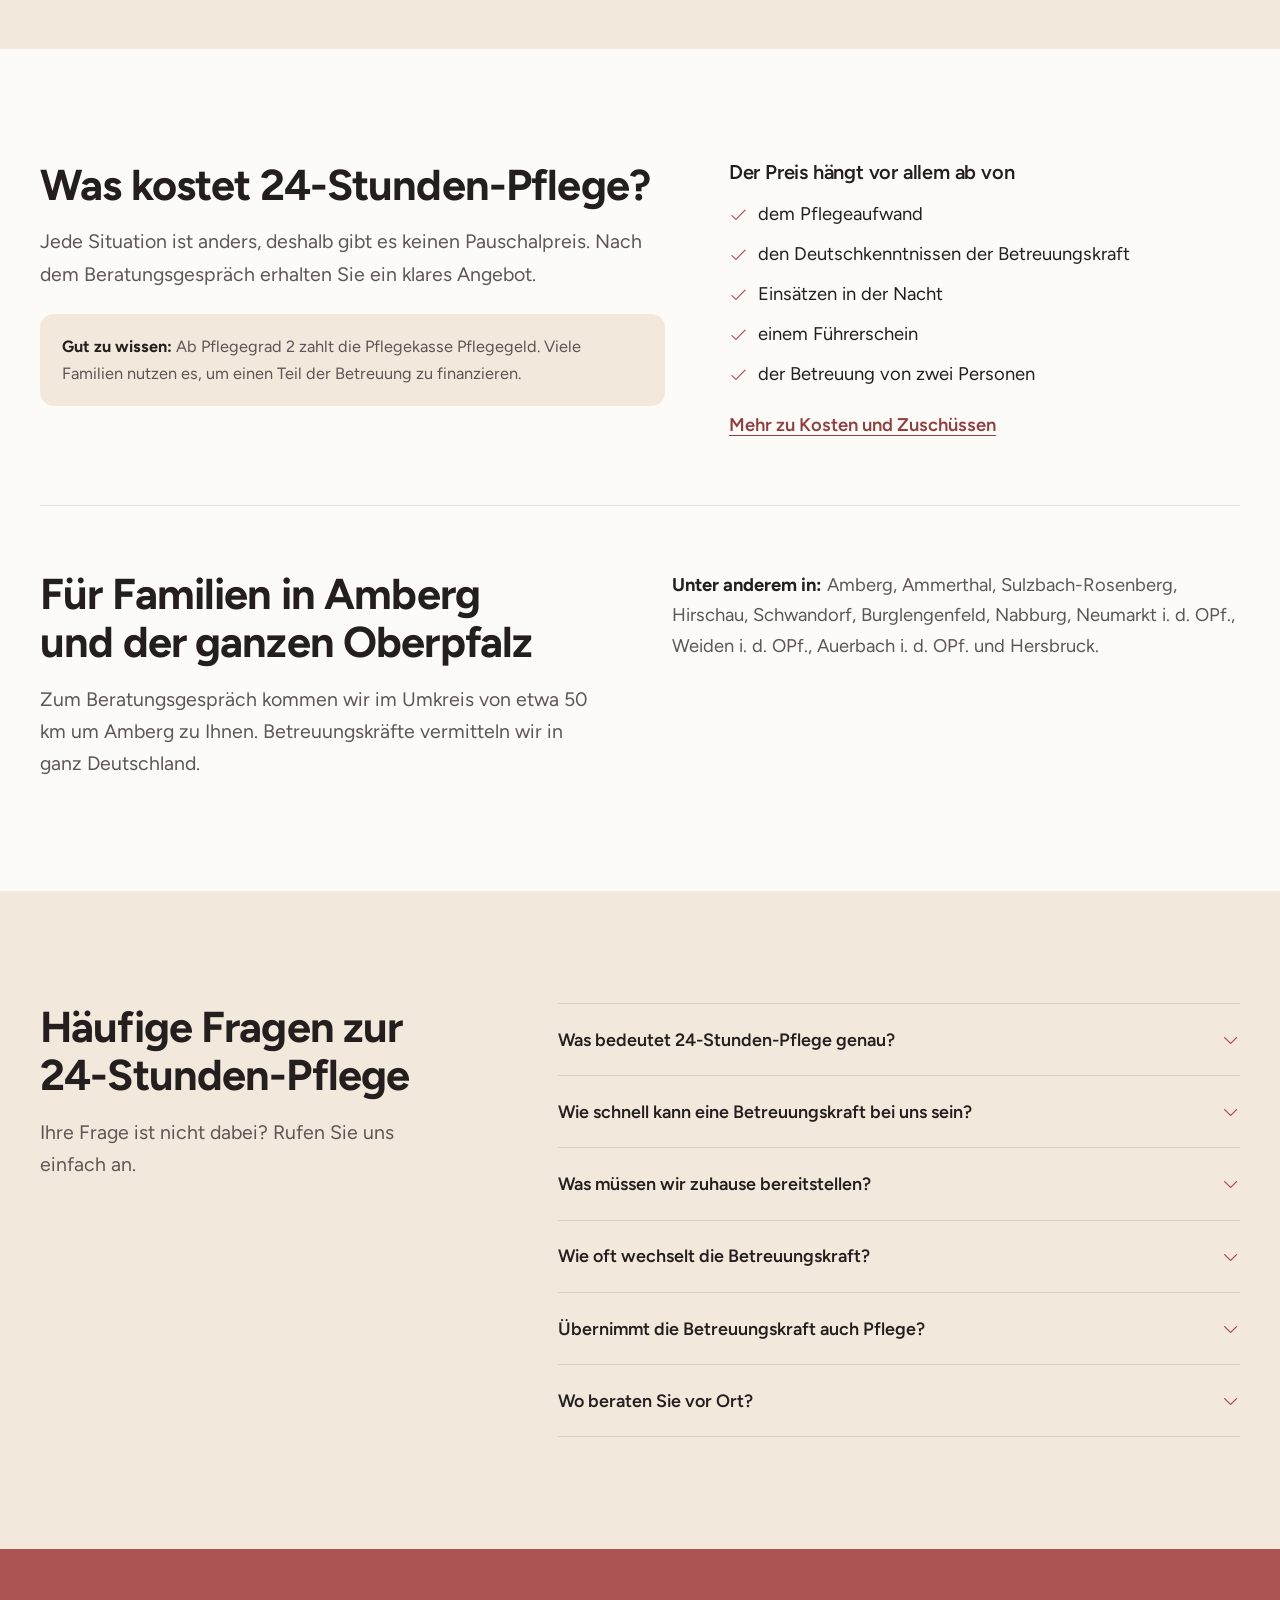
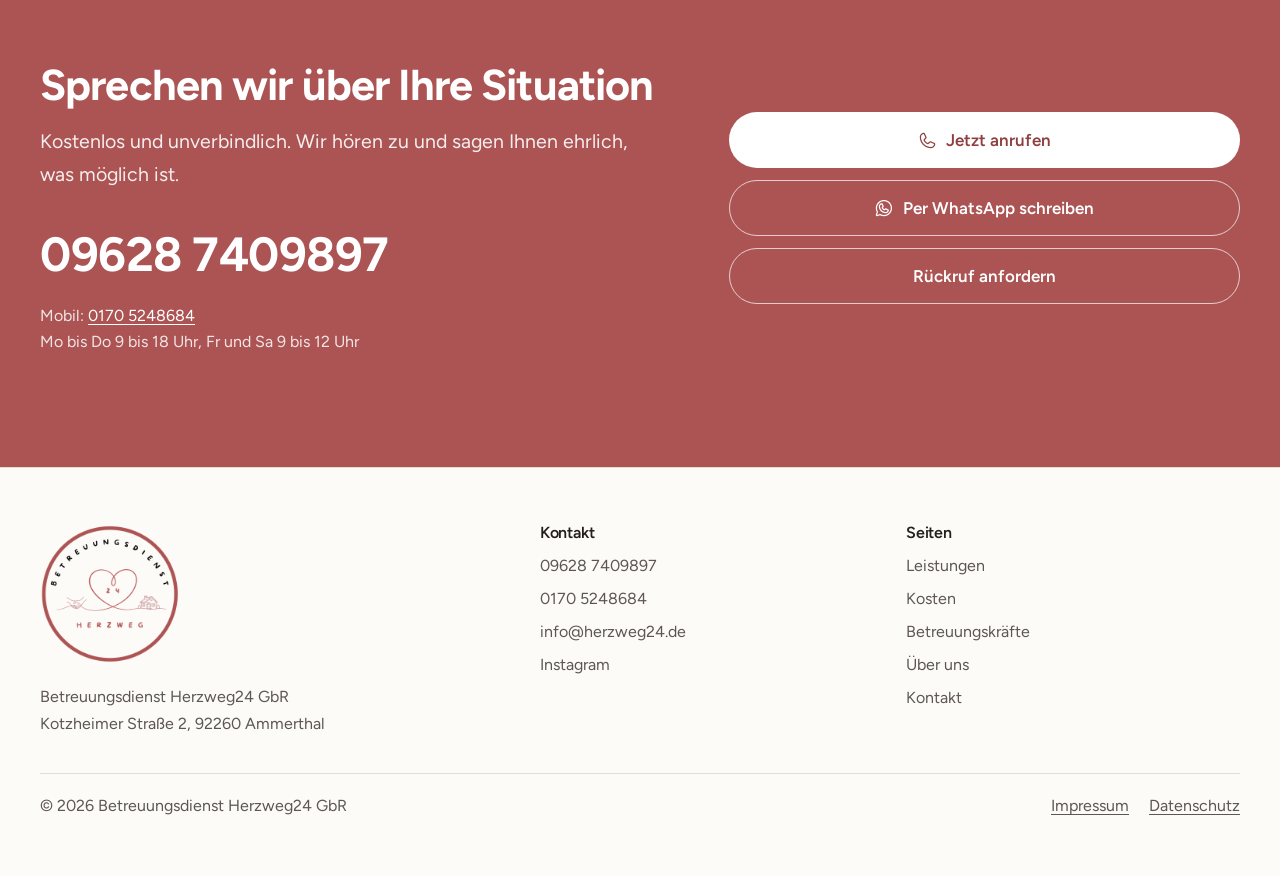
==== commit 6fab5b30: "Entwurf A: Abstand zwischen Hero und USPs, Kosten/Region gleichmäßiger, USP-Karten mobil kompakter C" ====
--- a/entwurf-a.html
+++ b/entwurf-a.html
@@ -20,7 +20,7 @@
 .hero-actions { display: flex; flex-wrap: wrap; gap: .8rem; margin-top: 2.2rem; }
 .hero-media { position: relative; }
 .hero-media img { position: absolute; inset: 0; width: 100%; height: 100%; object-fit: cover; object-position: 50% 40%; border-bottom-left-radius: 48px; }
-.facts { background: var(--cream); padding-bottom: clamp(3rem, 5vw, 4.5rem); }
+.facts { background: var(--cream); padding-block: clamp(2.5rem, 4vw, 3.5rem) clamp(3rem, 5vw, 4.5rem); }
 .facts ul { list-style: none; margin: 0; padding: 0; display: grid; grid-template-columns: repeat(3, 1fr); gap: 1.25rem; }
 .facts li { background: #fff; border-radius: var(--radius); padding: 1.4rem 1.5rem; display: grid; grid-template-columns: auto 1fr; gap: .2rem 1rem; box-shadow: 0 10px 30px -22px rgb(122 53 54 / .45); }
 .facts .ph { grid-row: span 2; font-size: 1.8rem; color: var(--red); }
@@ -78,6 +78,7 @@
 .factors h3 { margin-bottom: 1rem; }
 .factors a { display: inline-block; margin-top: 1.3rem; font-weight: 600; }
 .area { padding-top: 0; }
+#kosten { padding-bottom: clamp(3rem, 5vw, 4.5rem); }
 .area-box { border-top: 1px solid var(--line); padding-top: clamp(3rem, 5vw, 4.5rem); display: grid; grid-template-columns: 1fr 1fr; gap: clamp(2rem, 5vw, 5rem); }
 .area-box .lead { margin-top: 1rem; }
 .area-box .places { color: var(--ink-soft); }
@@ -102,6 +103,8 @@
   .hero-media { aspect-ratio: 4 / 3; order: -1; }
   .hero-media img { border-bottom-left-radius: 0; }
   .facts { padding-top: 0; }
+  .facts ul { gap: .75rem; }
+  .facts li { padding: 1.1rem 1.25rem; }
   .facts ul, .services-grid, .sit-grid, .qa-grid, .team-grid, .costs-grid, .area-box, .faq-grid, .contact-inner { grid-template-columns: 1fr; }
   .steps { grid-template-columns: 1fr; text-align: left; }
   .steps::before { display: none; }
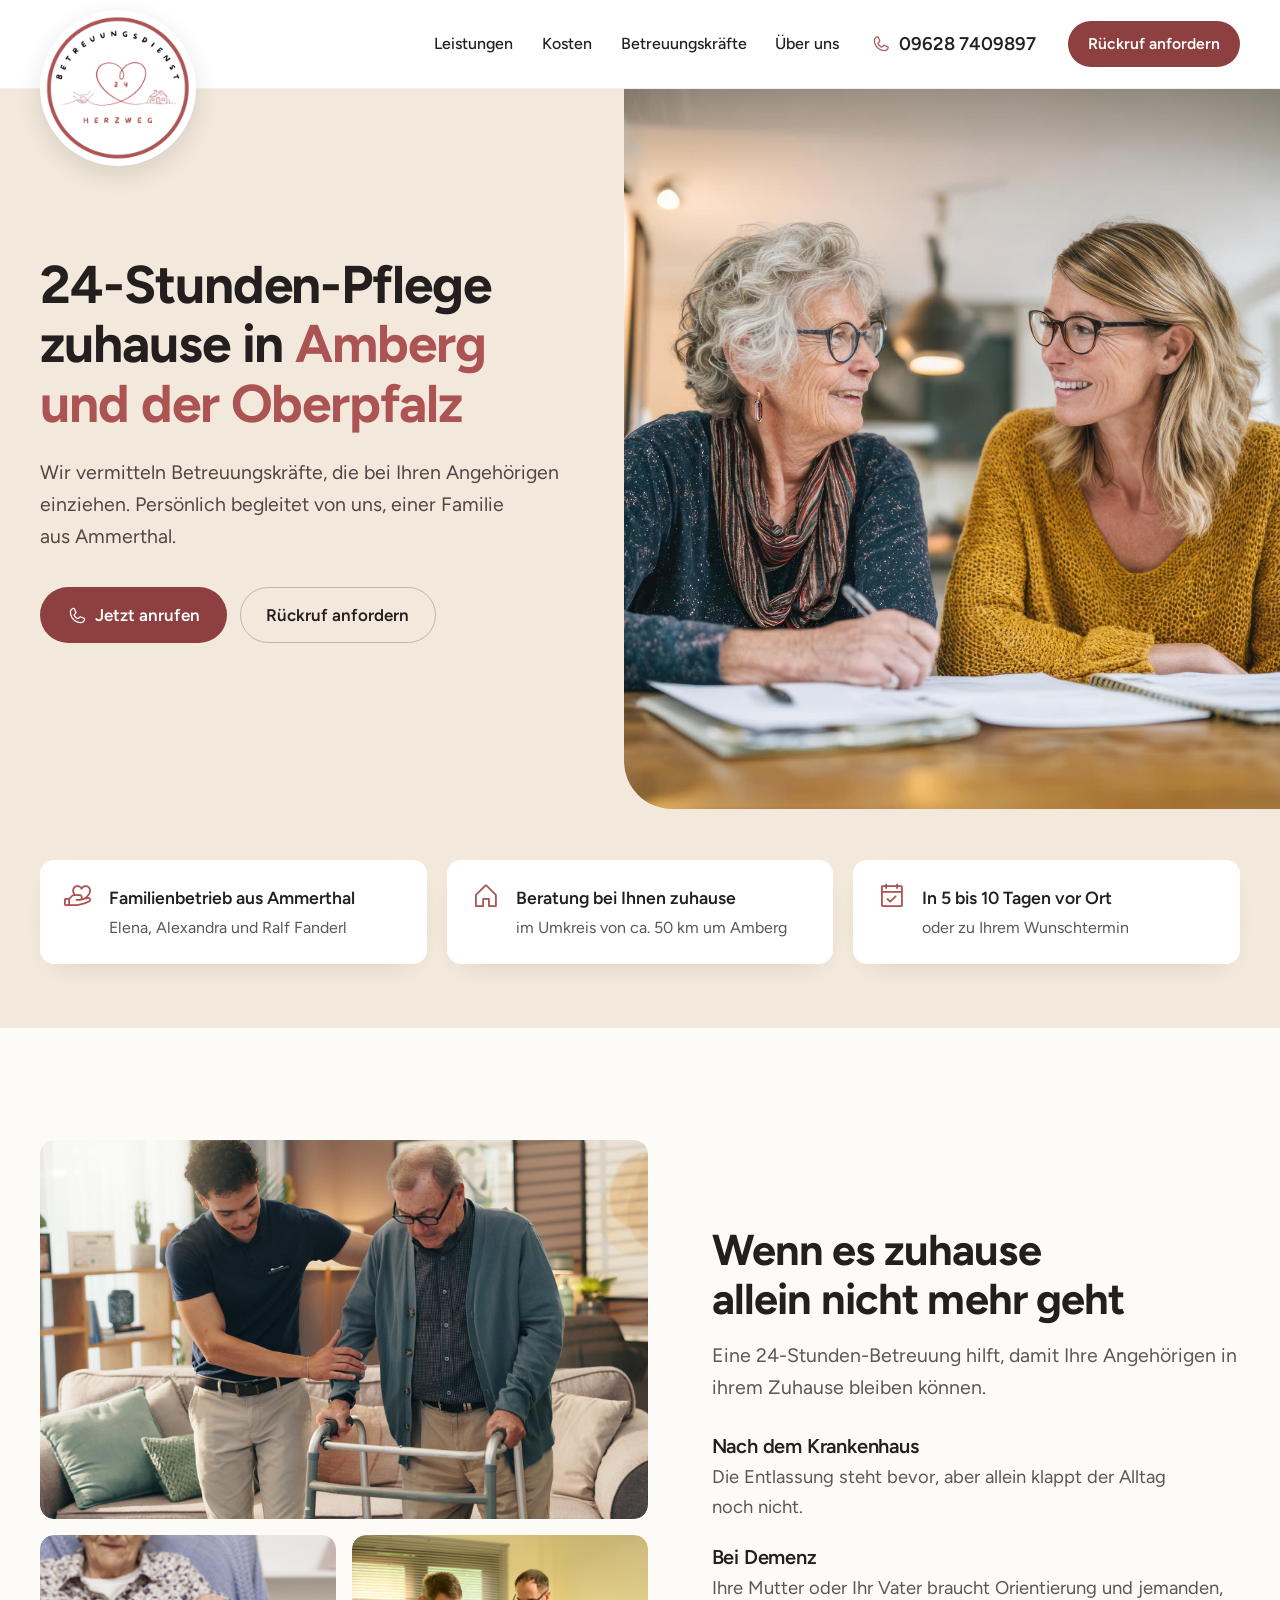
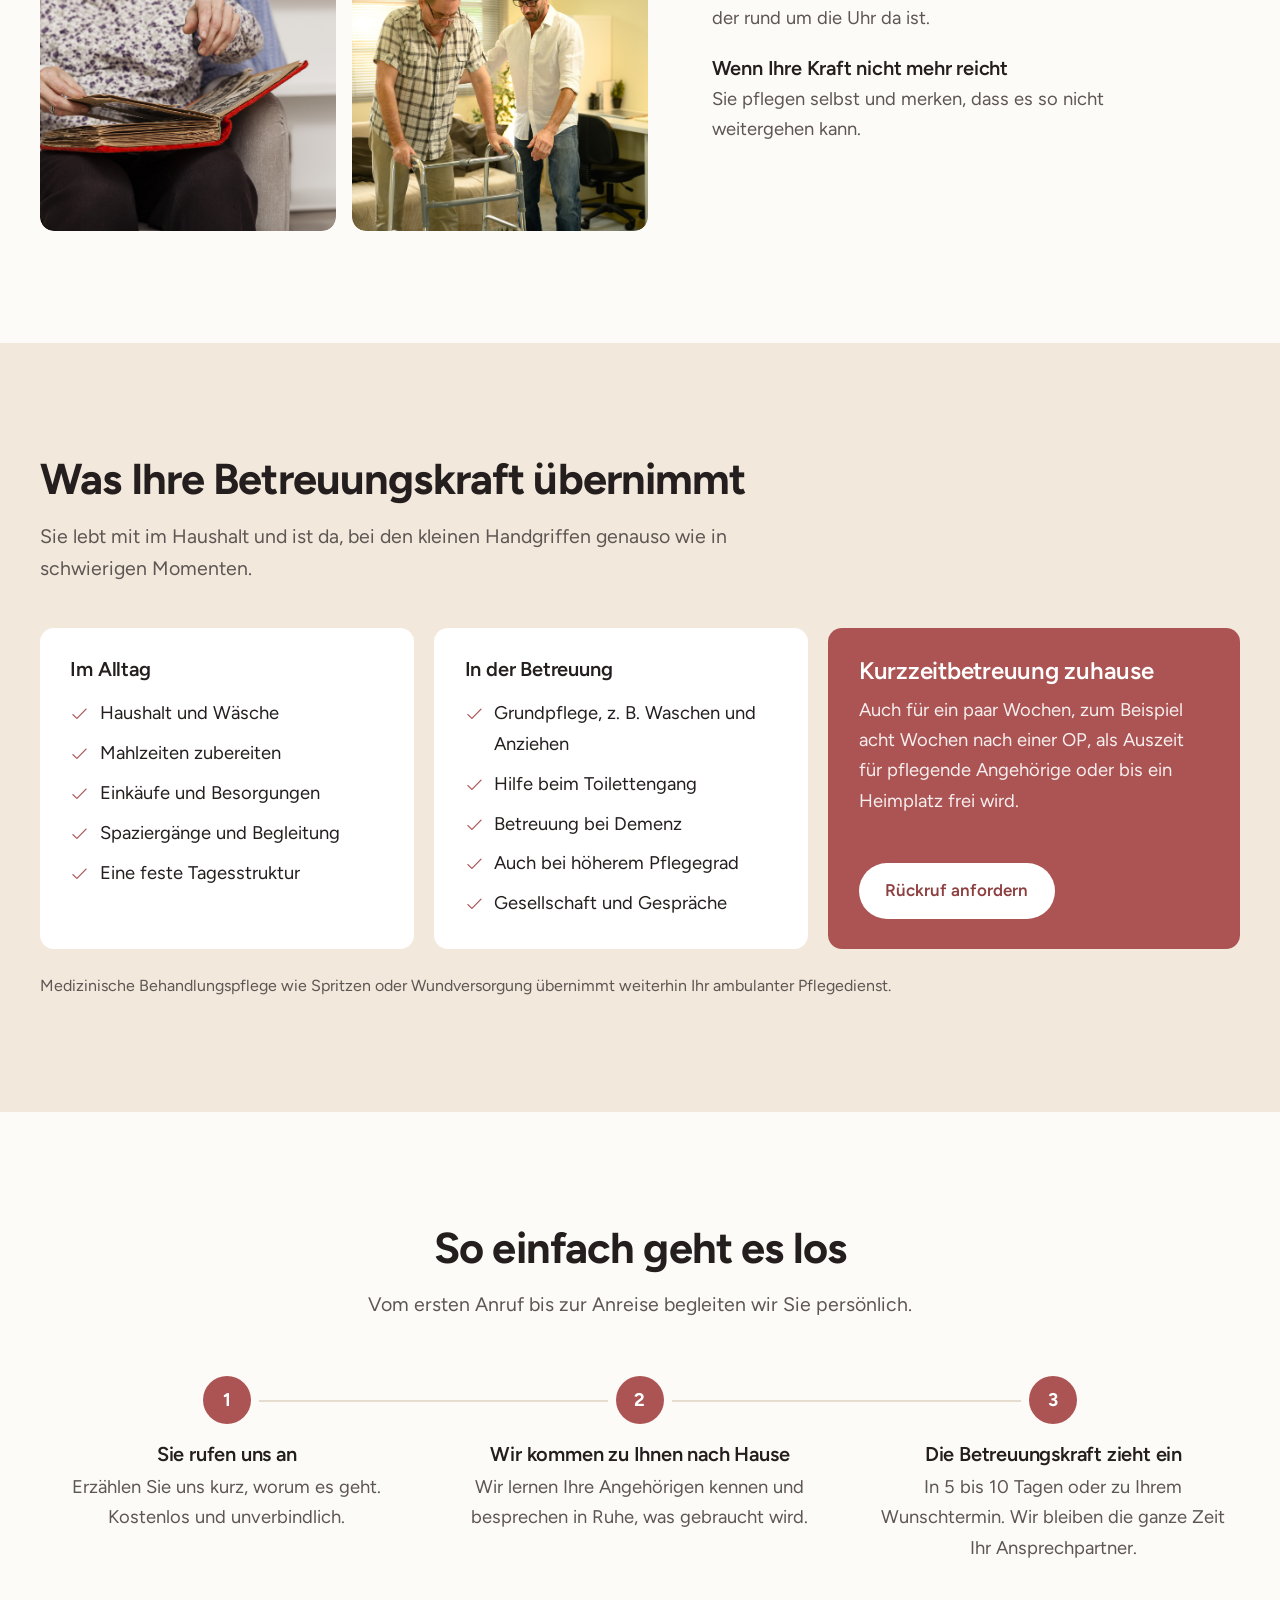
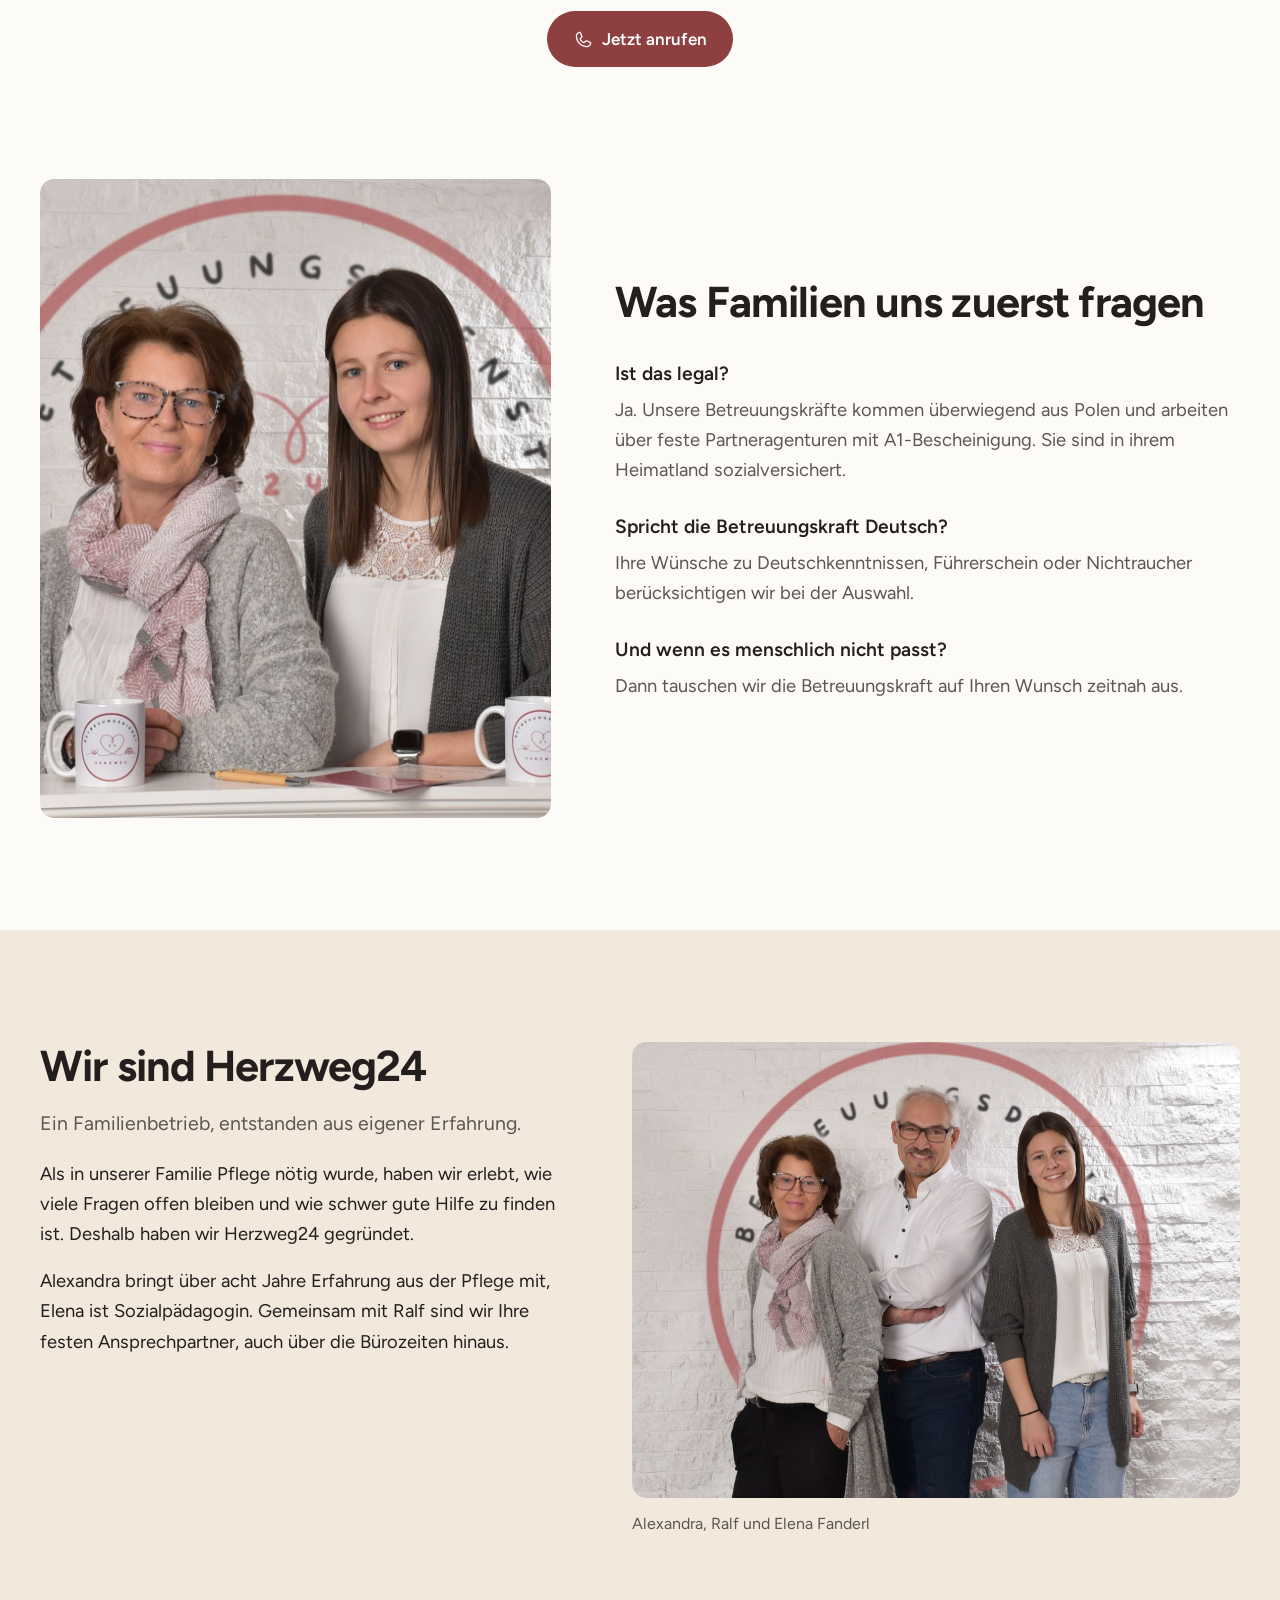
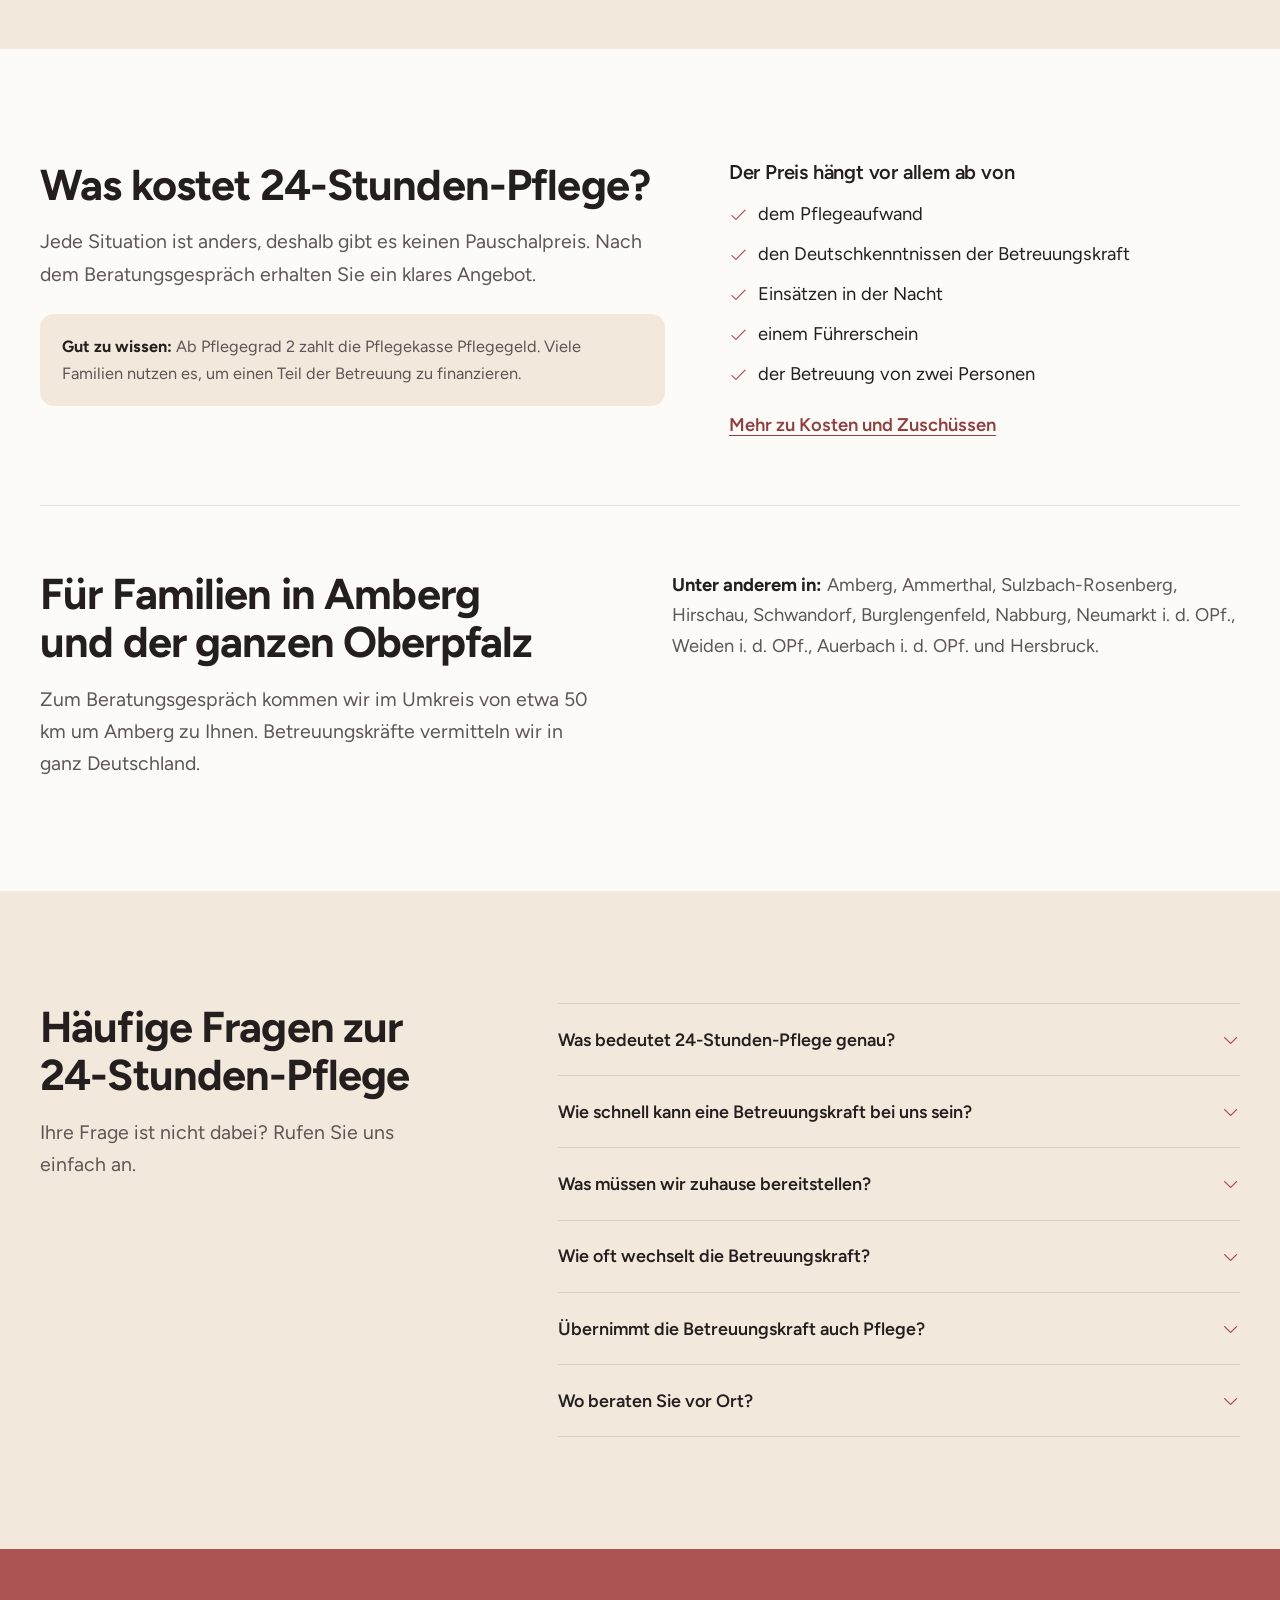
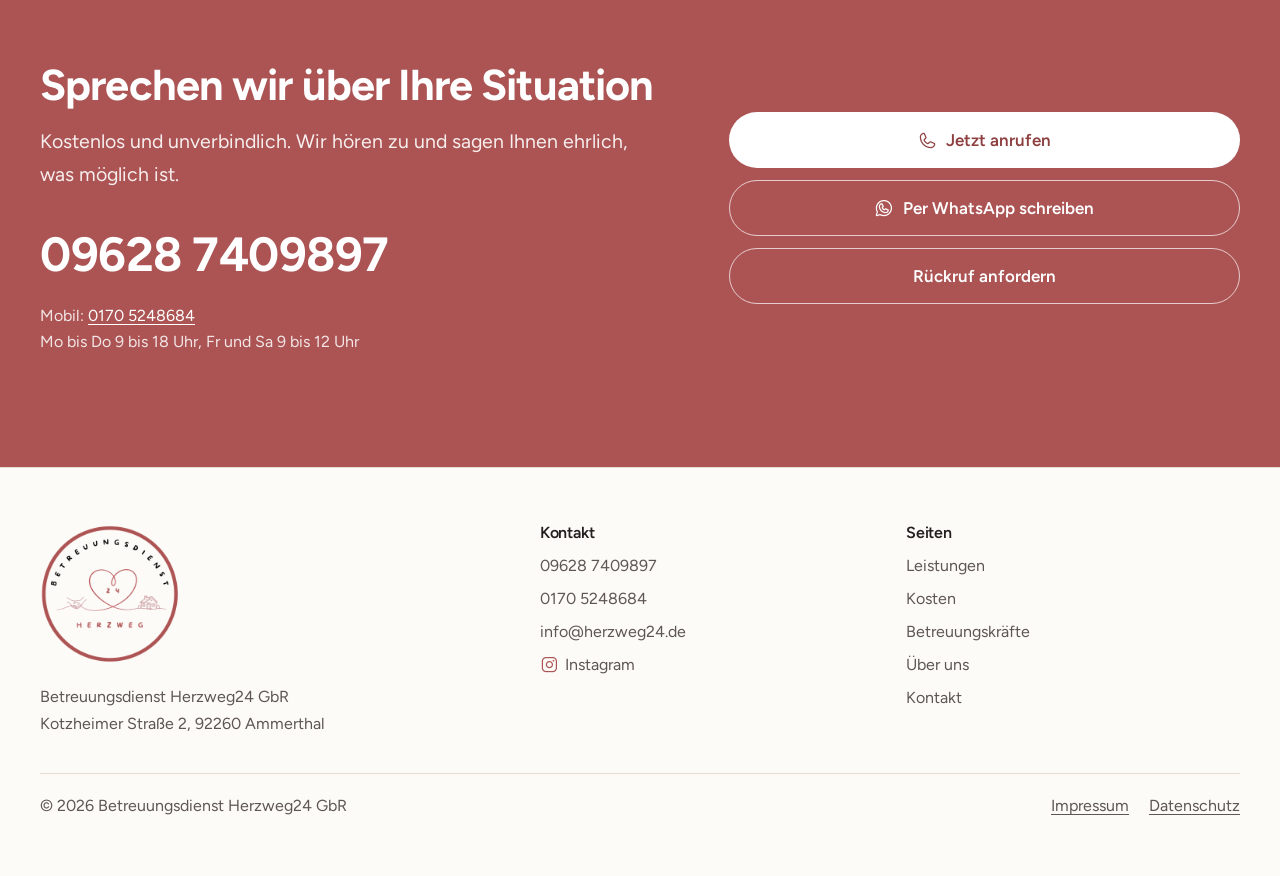
==== commit feac0fa6: "Footer: Instagram-Link mit Icon Co-Authored-By: Claude Opus 5.5 <noreply@anthropic.com> Claude-Sessi" ====
--- a/entwurf-a.html
+++ b/entwurf-a.html
@@ -243,7 +243,7 @@
       <div><a class="brand" href="#top" aria-label="Betreuungsdienst Herzweg24, zur Startseite">
   <img src="assets/img/logo-herzweg24-360.png" width="180" height="180" alt="Betreuungsdienst Herzweg24">
 </a><p>Betreuungsdienst Herzweg24 GbR<br>Kotzheimer Straße 2, 92260 Ammerthal</p></div>
-      <div><h3>Kontakt</h3><ul><li><a href="tel:+4996287409897" data-conversion="anruf">09628 7409897</a></li><li><a href="tel:+491705248684" data-conversion="anruf">0170 5248684</a></li><li><a href="mailto:info@herzweg24.de">info@herzweg24.de</a></li><li><a href="#">Instagram</a></li></ul></div>
+      <div><h3>Kontakt</h3><ul><li><a href="tel:+4996287409897" data-conversion="anruf">09628 7409897</a></li><li><a href="tel:+491705248684" data-conversion="anruf">0170 5248684</a></li><li><a href="mailto:info@herzweg24.de">info@herzweg24.de</a></li><li><a class="social" href="https://www.instagram.com/herzweg24" target="_blank" rel="noopener" aria-label="Herzweg24 auf Instagram (neuer Tab)"><i class="ph ph-instagram-logo" aria-hidden="true"></i>Instagram</a></li></ul></div>
       <div><h3>Seiten</h3><ul><li><a href="#leistungen">Leistungen</a></li><li><a href="#kosten">Kosten</a></li><li><a href="#betreuungskraefte">Betreuungskräfte</a></li><li><a href="#ueber-uns">Über uns</a></li><li><a href="#kontakt">Kontakt</a></li></ul></div>
     </div>
     <div class="footer-bottom"><span>© 2026 Betreuungsdienst Herzweg24 GbR</span><span><a href="#">Impressum</a><a href="#">Datenschutz</a></span></div>
--- a/assets/css/base.css
+++ b/assets/css/base.css
@@ -106,7 +106,7 @@
 .check-list { list-style: none; margin: 0; padding: 0; display: grid; gap: .6rem; }
 .check-list li { display: flex; gap: .7rem; align-items: baseline; }
 .check-list .ph { color: var(--red); flex-shrink: 0; transform: translateY(2px); }
-.photo { border-radius: var(--radius); overflow: hidden; background: var(--cream); }
+.photo { border-radius: var(--radius); overflow: hidden; background: var(--cream); isolation: isolate; -webkit-mask-image: -webkit-radial-gradient(white, black); }
 .photo img { width: 100%; height: 100%; object-fit: cover; }
 .photo-slot { border-radius: var(--radius); background: var(--cream); display: grid; place-items: center; color: var(--ink-soft); font-size: .95rem; aspect-ratio: 3 / 4; }
 
@@ -124,6 +124,8 @@
 .footer-grid ul { list-style: none; margin: 0; padding: 0; display: grid; gap: .4rem; }
 .footer-grid a { color: var(--ink-soft); text-decoration: none; }
 .footer-grid a:hover { color: var(--red-dark); }
+.footer-grid a.social { display: inline-flex; align-items: center; gap: .4rem; }
+.footer-grid a.social .ph { font-size: 1.2rem; color: var(--red); }
 .footer-grid .brand { margin-bottom: 1.25rem; }
 .footer-bottom { margin-top: 2.25rem; padding-top: 1.2rem; border-top: 1px solid var(--line); display: flex; flex-wrap: wrap; gap: .75rem 1.5rem; justify-content: space-between; }
 .footer-bottom a { color: var(--ink-soft); }
